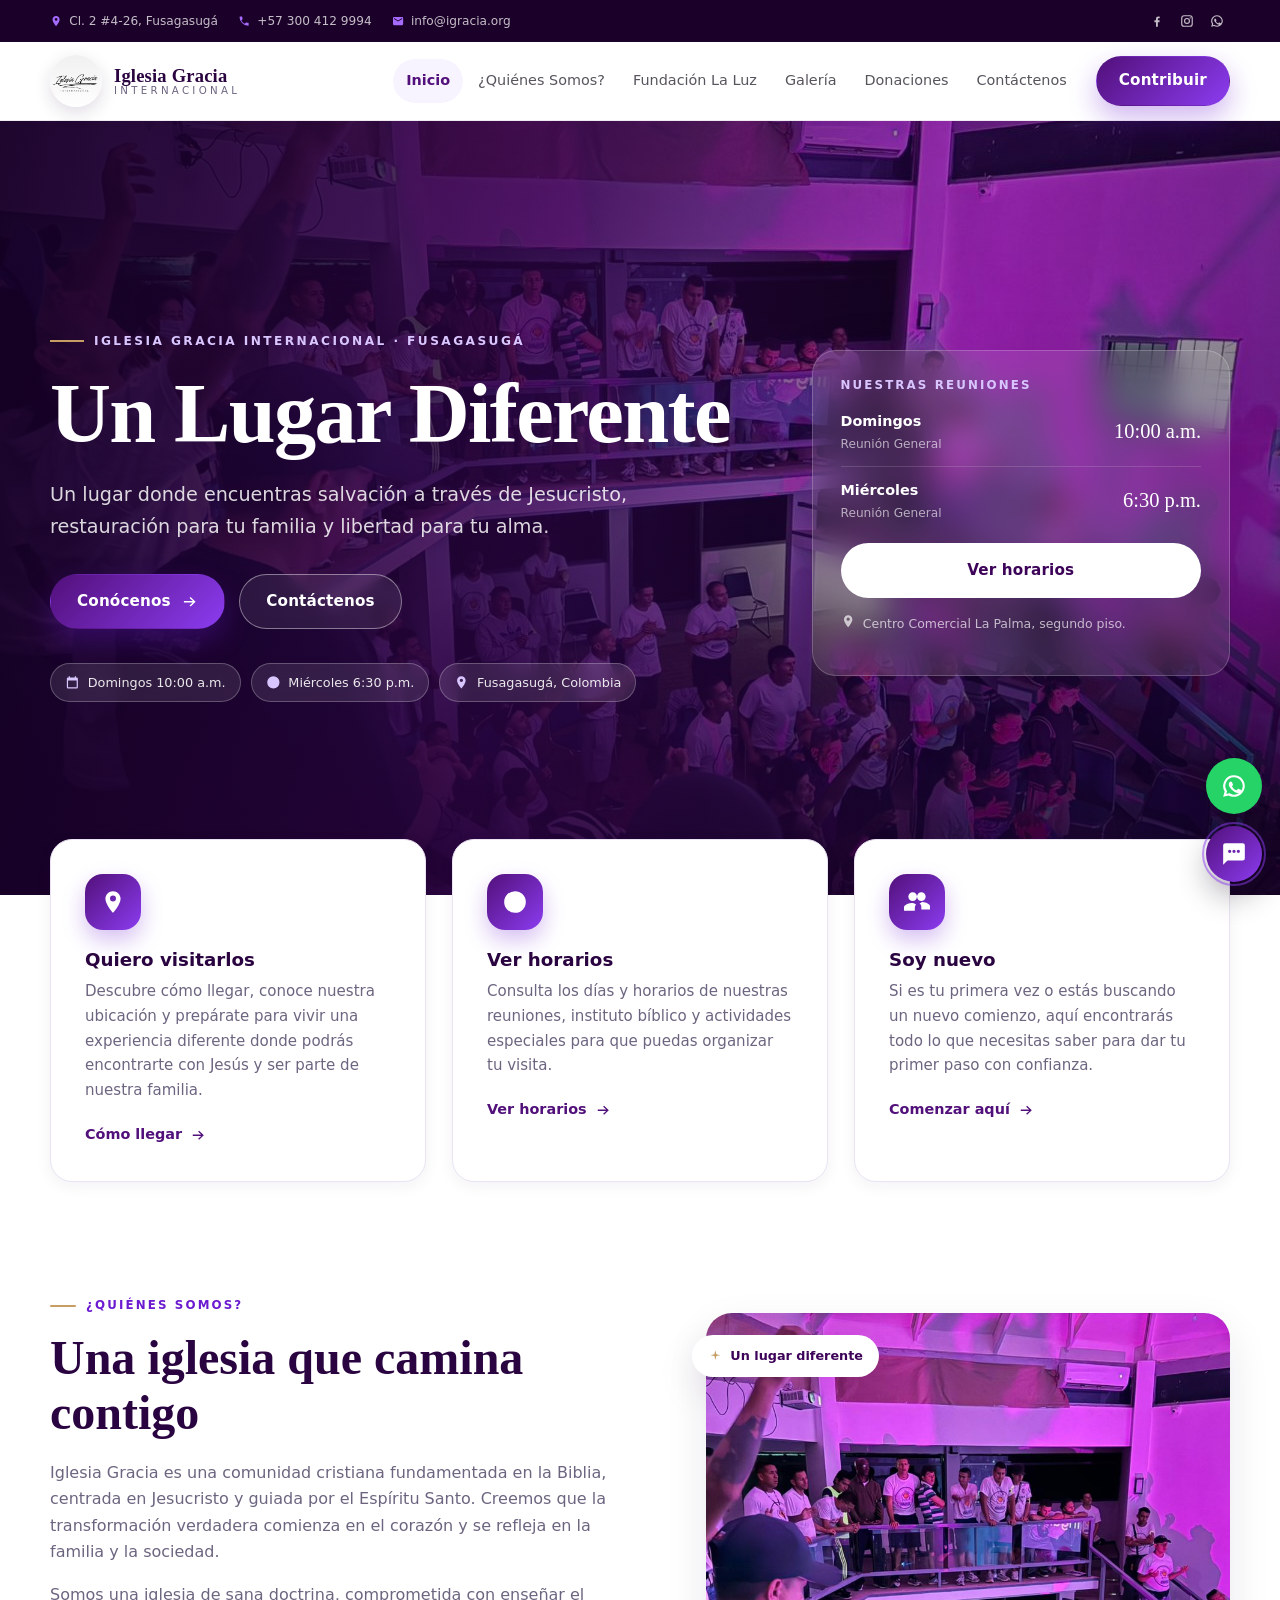
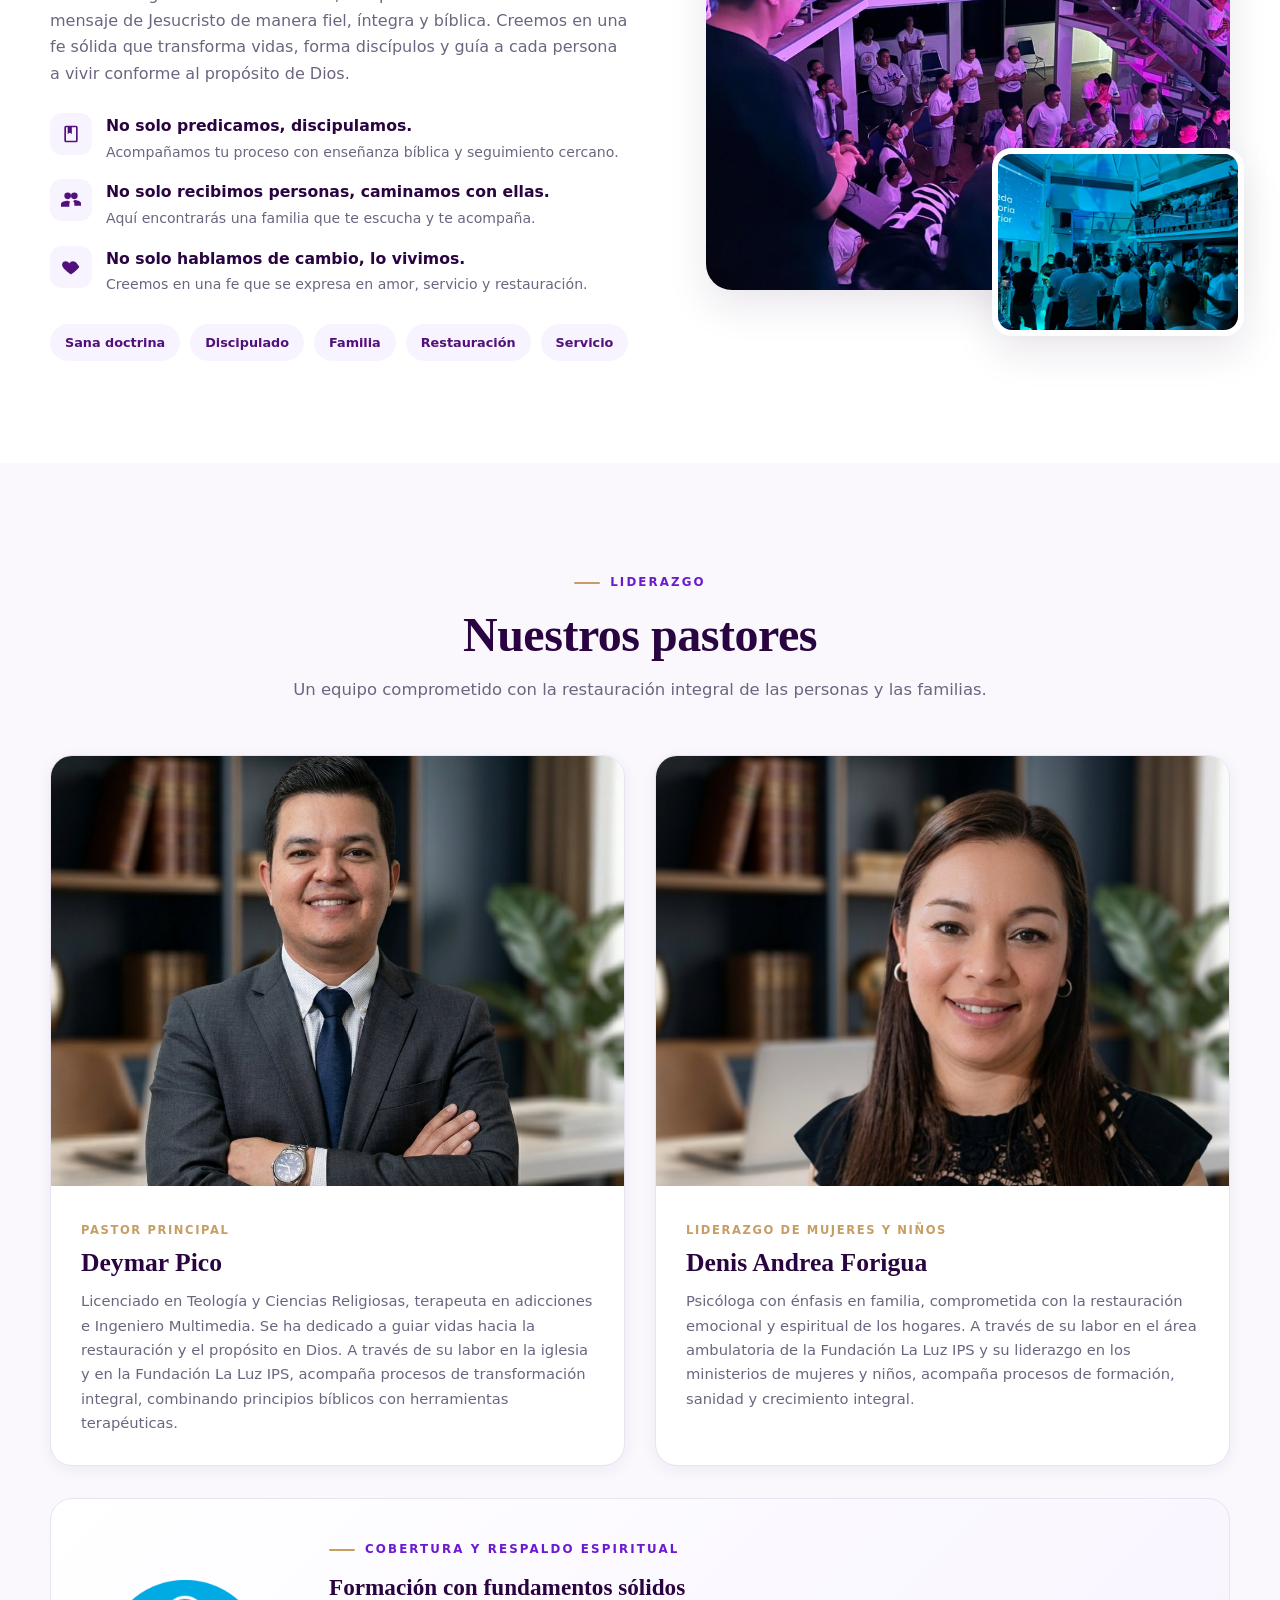
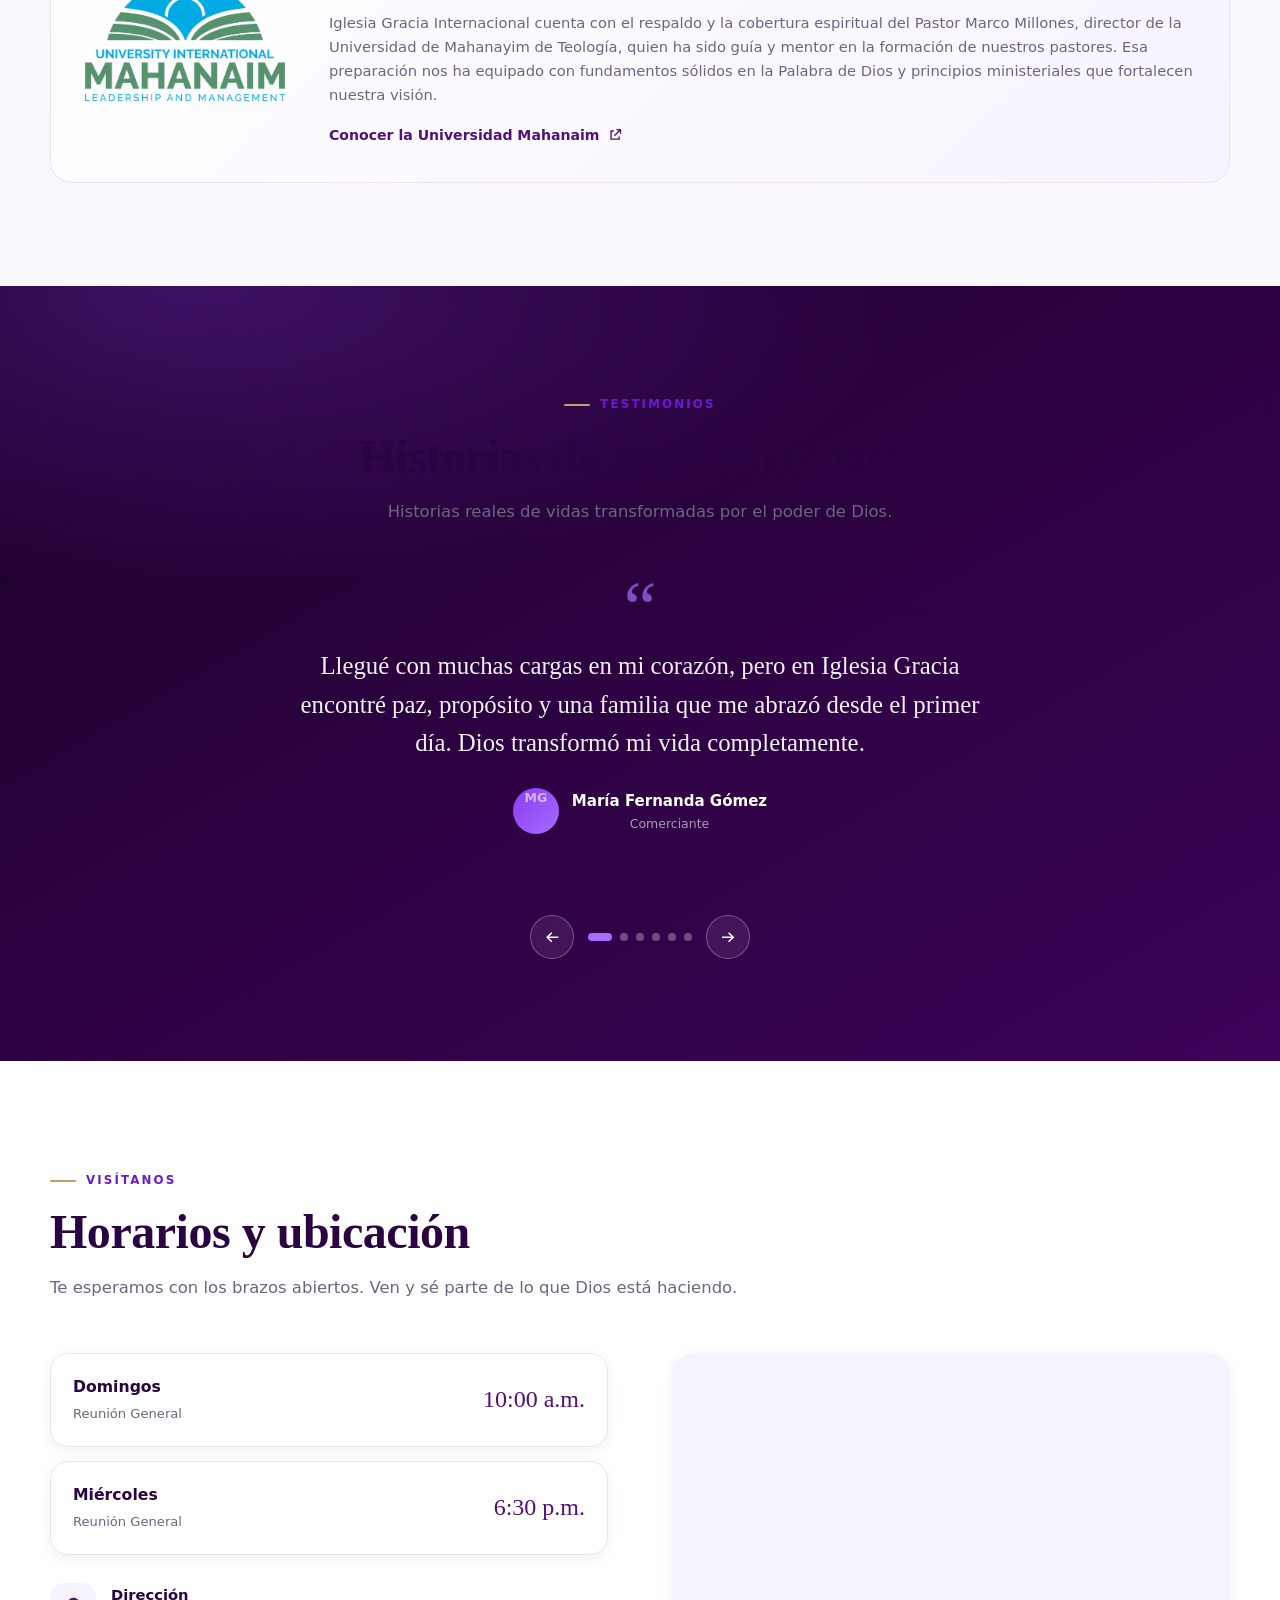
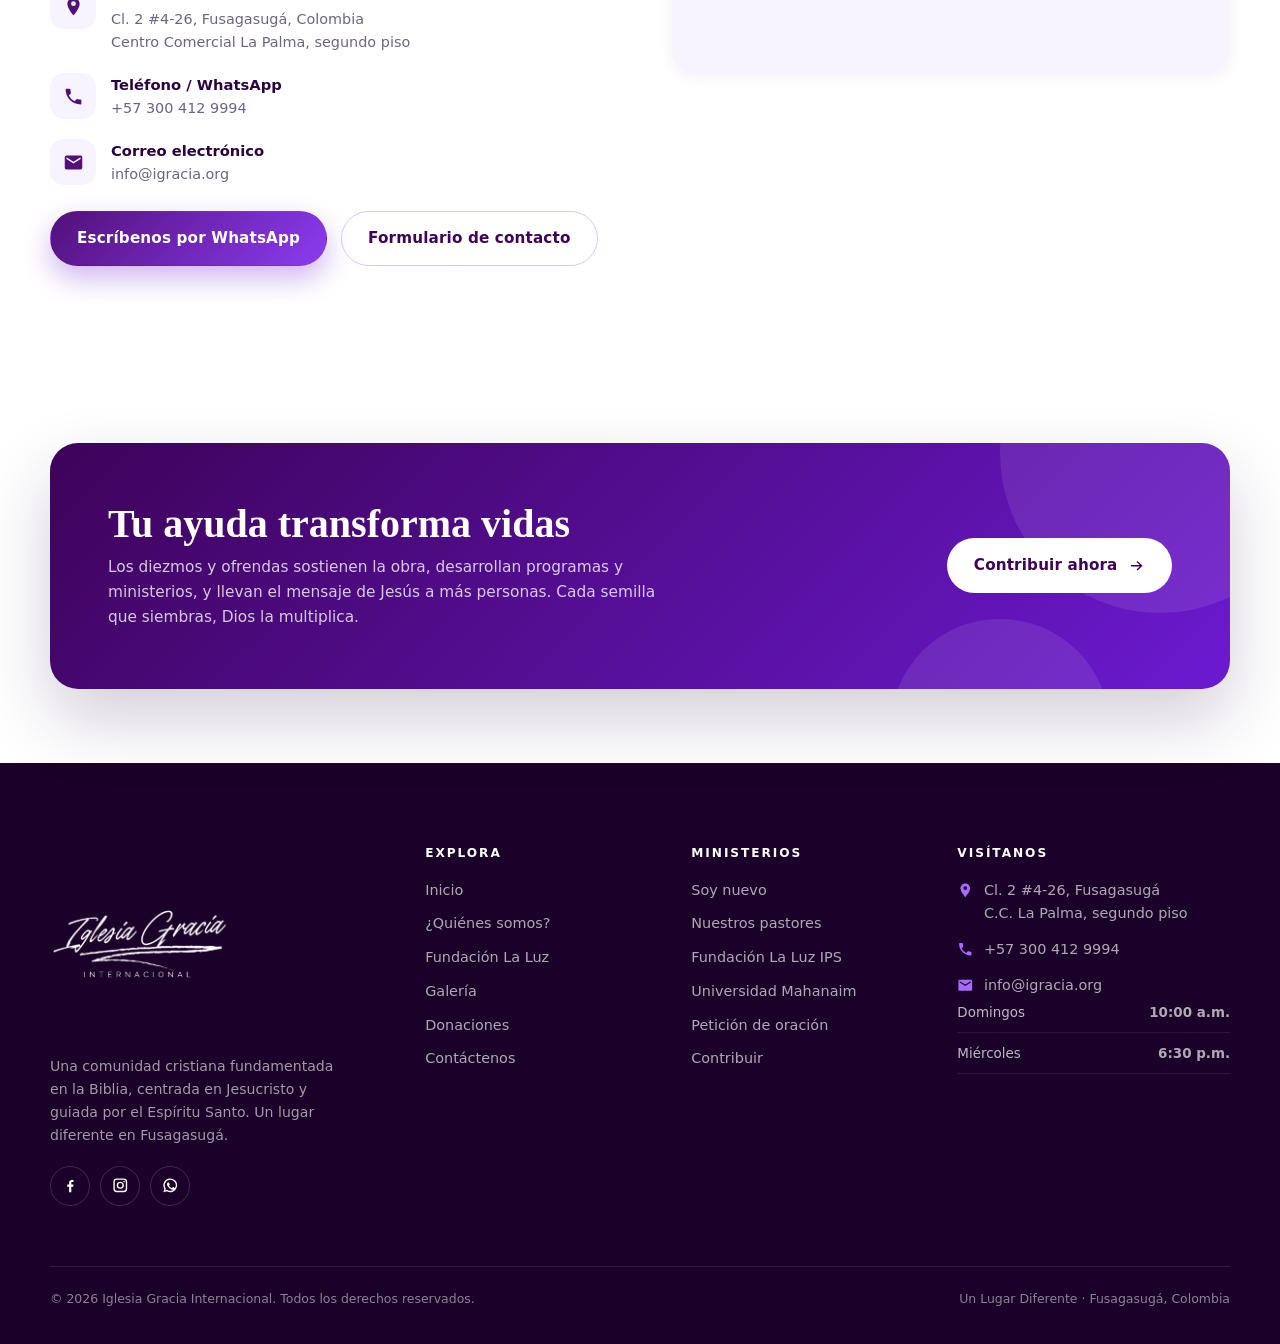
==== index.html @ 7392249e "Sitio web Iglesia Gracia Internacional (recreacion estatica HTML)" ====
﻿<!DOCTYPE html>
<html lang="es">
<head>
  <meta charset="UTF-8" />
  <meta name="viewport" content="width=device-width, initial-scale=1" />
  <title>Iglesia Gracia Internacional | Un Lugar Diferente en Fusagasugá</title>
  <meta name="description" content="Iglesia Gracia Internacional en Fusagasugá: una comunidad cristiana centrada en Jesús, con sana doctrina, discipulado y restauración para toda la familia. Conoce nuestros horarios y visítanos." />
  <meta name="theme-color" content="#2a0440" />
  <link rel="canonical" href="https://www.igracia.org/" />
  <link rel="icon" type="image/png" sizes="192x192" href="assets/img/icon-192.png" />
  <link rel="apple-touch-icon" href="assets/img/apple-touch-icon.png" />
  <link rel="manifest" href="manifest.webmanifest" />

  <meta property="og:type" content="website" />
  <meta property="og:site_name" content="Iglesia Gracia Internacional" />
  <meta property="og:title" content="Iglesia Gracia Internacional | Un Lugar Diferente" />
  <meta property="og:description" content="Salvación en Jesucristo, restauración para tu familia y libertad para tu alma. Visítanos en Fusagasugá." />
  <meta property="og:image" content="https://www.igracia.org/assets/img/comunidad-1.jpeg" />
  <meta property="og:locale" content="es_CO" />
  <meta name="twitter:card" content="summary_large_image" />

  <link rel="preload" href="assets/fonts/poppins-400.woff2" as="font" type="font/woff2" crossorigin />
  <link rel="preload" href="assets/fonts/playfair-display-600.woff2" as="font" type="font/woff2" crossorigin />
  <link rel="stylesheet" href="assets/css/fonts.css" />
  <link rel="stylesheet" href="assets/css/styles.css" />
  <noscript><style>.reveal{opacity:1!important;transform:none!important}</style></noscript>

  <script type="application/ld+json">
  {
    "@context": "https://schema.org",
    "@type": "Church",
    "name": "Iglesia Gracia Internacional",
    "alternateName": "Iglesia Cristiana en Fusagasugá",
    "url": "https://www.igracia.org/",
    "logo": "https://www.igracia.org/assets/img/logo-header.png",
    "image": "https://www.igracia.org/assets/img/comunidad-1.jpeg",
    "description": "Comunidad cristiana fundamentada en la Biblia, centrada en Jesucristo y guiada por el Espíritu Santo.",
    "telephone": "+57 300 412 9994",
    "email": "info@igracia.org",
    "address": {
      "@type": "PostalAddress",
      "streetAddress": "Cl. 2 #4-26, Centro Comercial La Palma, segundo piso",
      "addressLocality": "Fusagasugá",
      "addressRegion": "Cundinamarca",
      "addressCountry": "CO"
    },
    "sameAs": [
      "https://www.facebook.com/profile.php?id=100067776421680",
      "https://www.instagram.com/iglesiagraciainternacional/"
    ],
    "openingHoursSpecification": [
      { "@type": "OpeningHoursSpecification", "dayOfWeek": "Sunday", "opens": "10:00", "closes": "12:00" },
      { "@type": "OpeningHoursSpecification", "dayOfWeek": "Wednesday", "opens": "18:30", "closes": "20:30" }
    ]
  }
  </script>
</head>

<body data-page="home">
  <a class="skip-link" href="#contenido">Saltar al contenido</a>

  <!-- Sprite de iconos -->
  <svg xmlns="http://www.w3.org/2000/svg" style="display:none" aria-hidden="true" focusable="false">
    <symbol id="i-pin" viewBox="0 0 24 24"><path d="M12 2C8.13 2 5 5.13 5 9c0 5.25 7 13 7 13s7-7.75 7-13c0-3.87-3.13-7-7-7zm0 9.5A2.5 2.5 0 1 1 12 6a2.5 2.5 0 0 1 0 5.5z"/></symbol>
    <symbol id="i-phone" viewBox="0 0 24 24"><path d="M6.62 10.79a15.05 15.05 0 0 0 6.59 6.59l2.2-2.2a1 1 0 0 1 1.02-.24 11.36 11.36 0 0 0 3.57.57 1 1 0 0 1 1 1V20a1 1 0 0 1-1 1A17 17 0 0 1 3 4a1 1 0 0 1 1-1h3.5a1 1 0 0 1 1 1 11.36 11.36 0 0 0 .57 3.57 1 1 0 0 1-.25 1.02l-2.2 2.2z"/></symbol>
    <symbol id="i-mail" viewBox="0 0 24 24"><path d="M20 4H4a2 2 0 0 0-2 2v12a2 2 0 0 0 2 2h16a2 2 0 0 0 2-2V6a2 2 0 0 0-2-2zm0 4-8 5-8-5V6l8 5 8-5v2z"/></symbol>
    <symbol id="i-clock" viewBox="0 0 24 24"><path d="M12 2a10 10 0 1 0 0 20 10 10 0 0 0 0-20zm1 10.59V6h-2v7l5.25 3.15 1-1.64L13 12.59z"/></symbol>
    <symbol id="i-facebook" viewBox="0 0 24 24"><path d="M13.5 22v-8h2.7l.4-3.1h-3.1V8.9c0-.9.25-1.5 1.55-1.5h1.65V4.6c-.29-.04-1.27-.1-2.4-.1-2.4 0-4 1.45-4 4.12v2.28H7.6V14h2.7v8h3.2z"/></symbol>
    <symbol id="i-instagram" viewBox="0 0 24 24"><path d="M7 2h10a5 5 0 0 1 5 5v10a5 5 0 0 1-5 5H7a5 5 0 0 1-5-5V7a5 5 0 0 1 5-5zm0 2a3 3 0 0 0-3 3v10a3 3 0 0 0 3 3h10a3 3 0 0 0 3-3V7a3 3 0 0 0-3-3H7zm5 2.8a5.2 5.2 0 1 1 0 10.4 5.2 5.2 0 0 1 0-10.4zm0 2a3.2 3.2 0 1 0 0 6.4 3.2 3.2 0 0 0 0-6.4zM17.5 5.6a1.1 1.1 0 1 1 0 2.2 1.1 1.1 0 0 1 0-2.2z"/></symbol>
    <symbol id="i-whatsapp" viewBox="0 0 24 24"><path d="M12 2a10 10 0 0 0-8.6 15.1L2 22l5-1.3A10 10 0 1 0 12 2zm0 2a8 8 0 1 1-4.2 14.8l-.3-.18-2.6.68.7-2.5-.2-.3A8 8 0 0 1 12 4zm-3.1 3.9c-.2 0-.5.07-.75.35-.25.28-.98.96-.98 2.34 0 1.38 1 2.72 1.14 2.9.14.2 1.98 3.02 4.8 4.24.67.29 1.2.46 1.6.6.68.21 1.3.18 1.78.11.54-.08 1.65-.67 1.88-1.32.23-.65.23-1.2.16-1.32-.07-.12-.26-.2-.54-.33-.28-.14-1.65-.81-1.9-.9-.26-.1-.44-.14-.62.14-.18.28-.7.9-.86 1.08-.16.18-.32.2-.6.07-.28-.14-1.18-.44-2.25-1.4-.83-.74-1.38-1.65-1.54-1.93-.16-.28-.02-.43.12-.57.13-.13.28-.33.42-.5.14-.16.19-.28.28-.46.1-.18.05-.34-.02-.48-.07-.14-.62-1.5-.85-2.05-.22-.54-.45-.47-.62-.48h-.53z"/></symbol>
    <symbol id="i-arrow" viewBox="0 0 24 24"><path d="M13.2 5.4 20 12l-6.8 6.6-1.4-1.4 4.4-4.2H4v-2h12.2l-4.4-4.2z"/></symbol>
    <symbol id="i-menu" viewBox="0 0 24 24"><path d="M3 6h18v2H3V6zm0 5h18v2H3v-2zm0 5h18v2H3v-2z"/></symbol>
    <symbol id="i-close" viewBox="0 0 24 24"><path d="M18.3 5.7 12 12l6.3 6.3-1.4 1.4L10.6 13.4 4.3 19.7 2.9 18.3 9.2 12 2.9 5.7l1.4-1.4 6.3 6.3 6.3-6.3z"/></symbol>
    <symbol id="i-chat" viewBox="0 0 24 24"><path d="M20 2H4a2 2 0 0 0-2 2v18l4-4h14a2 2 0 0 0 2-2V4a2 2 0 0 0-2-2zM8 11a1.5 1.5 0 1 1 0-3 1.5 1.5 0 0 1 0 3zm4 0a1.5 1.5 0 1 1 0-3 1.5 1.5 0 0 1 0 3zm4 0a1.5 1.5 0 1 1 0-3 1.5 1.5 0 0 1 0 3z"/></symbol>
    <symbol id="i-send" viewBox="0 0 24 24"><path d="M2 21 23 12 2 3l.01 7L17 12 2.01 14z"/></symbol>
    <symbol id="i-check" viewBox="0 0 24 24"><path d="M9.5 17.5 4 12l1.4-1.4 4.1 4.1L18.6 5.6 20 7z"/></symbol>
    <symbol id="i-users" viewBox="0 0 24 24"><path d="M16 11a4 4 0 1 0-4-4 4 4 0 0 0 4 4zm-8 0a4 4 0 1 0-4-4 4 4 0 0 0 4 4zm0 2c-2.7 0-8 1.3-8 4v3h10v-3c0-1 .4-2 1.1-2.8A13 13 0 0 0 8 13zm8 0c-.5 0-1 0-1.6.1A5 5 0 0 1 16 16v3h8v-3c0-2.7-5.3-4-8-4z"/></symbol>
    <symbol id="i-book" viewBox="0 0 24 24"><path d="M18 2H6a2 2 0 0 0-2 2v16a2 2 0 0 0 2 2h12a2 2 0 0 0 2-2V4a2 2 0 0 0-2-2zm0 18H6V4h2v8l2.5-1.5L13 12V4h5v16z"/></symbol>
    <symbol id="i-heart" viewBox="0 0 24 24"><path d="M12 21s-7.5-4.6-10-9.2C.4 8.4 2 5 5.5 5c2 0 3.4 1.1 4.5 2.6C11.1 6.1 12.5 5 14.5 5 18 5 19.6 8.4 22 11.8 19.5 16.4 12 21 12 21z"/></symbol>
    <symbol id="i-calendar" viewBox="0 0 24 24"><path d="M19 4h-1V2h-2v2H8V2H6v2H5a2 2 0 0 0-2 2v14a2 2 0 0 0 2 2h14a2 2 0 0 0 2-2V6a2 2 0 0 0-2-2zm0 16H5V9h14v11z"/></symbol>
    <symbol id="i-external" viewBox="0 0 24 24"><path d="M14 3h7v7h-2V6.4l-7.3 7.3-1.4-1.4L17.6 5H14V3zM5 5h5v2H7v10h10v-3h2v5H5V5z"/></symbol>
    <symbol id="i-sparkle" viewBox="0 0 24 24"><path d="M12 2l1.6 6.4L20 10l-6.4 1.6L12 18l-1.6-6.4L4 10l6.4-1.6z"/></symbol>
    <symbol id="i-quote" viewBox="0 0 24 24"><path d="M7 6h4v5H8v2h3v5H6V8a2 2 0 0 1 1-2zm10 0h4v5h-3v2h3v5h-5V8a2 2 0 0 1 1-2z"/></symbol>
  </svg>

  <header class="site-header" id="siteHeader">
    <div class="topbar">
      <div class="container topbar__inner">
        <div class="topbar__group">
          <span class="topbar__item topbar__item--address">
            <svg class="icon" aria-hidden="true"><use href="#i-pin"></use></svg>
            Cl. 2 #4-26, Fusagasugá
          </span>
          <a class="topbar__item" href="tel:+573004129994">
            <svg class="icon" aria-hidden="true"><use href="#i-phone"></use></svg>
            +57 300 412 9994
          </a>
          <a class="topbar__item" href="mailto:info@igracia.org">
            <svg class="icon" aria-hidden="true"><use href="#i-mail"></use></svg>
            info@igracia.org
          </a>
        </div>
        <div class="topbar__social">
          <a href="https://www.facebook.com/profile.php?id=100067776421680" target="_blank" rel="noopener" aria-label="Facebook">
            <svg class="icon" aria-hidden="true"><use href="#i-facebook"></use></svg>
          </a>
          <a href="https://www.instagram.com/iglesiagraciainternacional/" target="_blank" rel="noopener" aria-label="Instagram">
            <svg class="icon" aria-hidden="true"><use href="#i-instagram"></use></svg>
          </a>
          <a href="https://wa.link/y4h3b3" target="_blank" rel="noopener" aria-label="WhatsApp">
            <svg class="icon" aria-hidden="true"><use href="#i-whatsapp"></use></svg>
          </a>
        </div>
      </div>
    </div>

    <div class="navbar">
      <div class="container navbar__inner">
        <a class="brand" href="index.html" aria-label="Iglesia Gracia Internacional - Inicio">
          <img class="brand__logo" src="assets/img/logo-header.png" alt="Logo Iglesia Gracia Internacional" width="52" height="52" />
          <span class="brand__text">
            <strong>Iglesia Gracia</strong>
            <small>Internacional</small>
          </span>
        </a>

        <nav class="nav" id="primaryNav" aria-label="Navegación principal">
          <ul class="nav__list">
            <li><a class="nav__link" data-nav="home" href="index.html">Inicio</a></li>
            <li><a class="nav__link" href="index.html#nosotros">¿Quiénes Somos?</a></li>
            <li><a class="nav__link" data-nav="comunidad" href="comunidad.html">Fundación La Luz</a></li>
            <li><a class="nav__link" data-nav="galeria" href="galeria.html">Galería</a></li>
            <li><a class="nav__link" data-nav="donaciones" href="donaciones.html">Donaciones</a></li>
            <li><a class="nav__link" data-nav="contacto" href="contacto.html">Contáctenos</a></li>
          </ul>
          <a class="btn btn--primary nav__cta" href="donaciones.html">Contribuir</a>
        </nav>

        <button class="nav-toggle" id="navToggle" type="button" aria-expanded="false" aria-controls="primaryNav" aria-label="Abrir menú">
          <svg class="icon nav-toggle__open" aria-hidden="true"><use href="#i-menu"></use></svg>
          <svg class="icon nav-toggle__close" aria-hidden="true"><use href="#i-close"></use></svg>
        </button>
      </div>
    </div>
  </header>

  <main id="contenido">
    <!-- HERO -->
    <section class="hero" aria-label="Bienvenida">
      <div class="hero__media" id="heroMedia" data-slides='["assets/img/comunidad-1.jpeg","assets/img/gallery-16.jpg","assets/img/gallery-22.jpg"]'></div>
      <div class="container hero__inner">
        <div class="hero__content reveal">
          <span class="hero__eyebrow">Iglesia Gracia Internacional · Fusagasugá</span>
          <h1>Un Lugar Diferente</h1>
          <p class="hero__subtitle">
            Un lugar donde encuentras salvación a través de Jesucristo, restauración
            para tu familia y libertad para tu alma.
          </p>
          <div class="hero__actions">
            <a class="btn btn--primary" href="#nosotros">
              Conócenos
              <svg class="icon btn__icon" aria-hidden="true"><use href="#i-arrow"></use></svg>
            </a>
            <a class="btn btn--ghost" href="contacto.html">Contáctenos</a>
          </div>
          <div class="hero__chips">
            <span class="chip"><svg class="icon" aria-hidden="true"><use href="#i-calendar"></use></svg> Domingos 10:00 a.m.</span>
            <span class="chip"><svg class="icon" aria-hidden="true"><use href="#i-clock"></use></svg> Miércoles 6:30 p.m.</span>
            <span class="chip"><svg class="icon" aria-hidden="true"><use href="#i-pin"></use></svg> Fusagasugá, Colombia</span>
          </div>
        </div>

        <aside class="hero__aside reveal" data-delay="2" aria-label="Horarios de reuniones">
          <h2>Nuestras reuniones</h2>
          <div class="hero__schedule">
            <div class="hero__schedule-row">
              <div><strong>Domingos</strong><span>Reunión General</span></div>
              <time datetime="10:00">10:00 a.m.</time>
            </div>
            <div class="hero__schedule-row">
              <div><strong>Miércoles</strong><span>Reunión General</span></div>
              <time datetime="18:30">6:30 p.m.</time>
            </div>
          </div>
          <a class="btn btn--light" href="#horarios">Ver horarios</a>
          <p class="hero__aside-note">
            <svg class="icon" aria-hidden="true"><use href="#i-pin"></use></svg>
            Centro Comercial La Palma, segundo piso.
          </p>
        </aside>
      </div>
    </section>

    <!-- TARJETAS DE BIENVENIDA -->
    <div class="quick-wrap">
      <div class="container">
        <div class="quick-grid">
          <article class="card reveal">
            <div class="card__icon"><svg class="icon" aria-hidden="true"><use href="#i-pin"></use></svg></div>
            <h3>Quiero visitarlos</h3>
            <p>Descubre cómo llegar, conoce nuestra ubicación y prepárate para vivir una experiencia diferente donde podrás encontrarte con Jesús y ser parte de nuestra familia.</p>
            <a class="card__link" href="contacto.html">Cómo llegar <svg class="icon" aria-hidden="true"><use href="#i-arrow"></use></svg></a>
          </article>
          <article class="card reveal" data-delay="1">
            <div class="card__icon"><svg class="icon" aria-hidden="true"><use href="#i-clock"></use></svg></div>
            <h3>Ver horarios</h3>
            <p>Consulta los días y horarios de nuestras reuniones, instituto bíblico y actividades especiales para que puedas organizar tu visita.</p>
            <a class="card__link" href="#horarios">Ver horarios <svg class="icon" aria-hidden="true"><use href="#i-arrow"></use></svg></a>
          </article>
          <article class="card reveal" data-delay="2">
            <div class="card__icon"><svg class="icon" aria-hidden="true"><use href="#i-users"></use></svg></div>
            <h3>Soy nuevo</h3>
            <p>Si es tu primera vez o estás buscando un nuevo comienzo, aquí encontrarás todo lo que necesitas saber para dar tu primer paso con confianza.</p>
            <a class="card__link" href="soy-nuevo.html">Comenzar aquí <svg class="icon" aria-hidden="true"><use href="#i-arrow"></use></svg></a>
          </article>
        </div>
      </div>
    </div>

    <!-- NOSOTROS -->
    <section class="section" id="nosotros">
      <div class="container">
        <div class="about-grid">
          <div class="about-copy reveal">
            <span class="eyebrow">¿Quiénes somos?</span>
            <h2>Una iglesia que camina contigo</h2>
            <p>
              Iglesia Gracia es una comunidad cristiana fundamentada en la Biblia,
              centrada en Jesucristo y guiada por el Espíritu Santo. Creemos que la
              transformación verdadera comienza en el corazón y se refleja en la
              familia y la sociedad.
            </p>
            <p>
              Somos una iglesia de sana doctrina, comprometida con enseñar el mensaje
              de Jesucristo de manera fiel, íntegra y bíblica. Creemos en una fe sólida
              que transforma vidas, forma discípulos y guía a cada persona a vivir
              conforme al propósito de Dios.
            </p>

            <div class="feature-list">
              <div class="feature">
                <div class="feature__icon"><svg class="icon" aria-hidden="true"><use href="#i-book"></use></svg></div>
                <div>
                  <strong>No solo predicamos, discipulamos.</strong>
                  <span>Acompañamos tu proceso con enseñanza bíblica y seguimiento cercano.</span>
                </div>
              </div>
              <div class="feature">
                <div class="feature__icon"><svg class="icon" aria-hidden="true"><use href="#i-users"></use></svg></div>
                <div>
                  <strong>No solo recibimos personas, caminamos con ellas.</strong>
                  <span>Aquí encontrarás una familia que te escucha y te acompaña.</span>
                </div>
              </div>
              <div class="feature">
                <div class="feature__icon"><svg class="icon" aria-hidden="true"><use href="#i-heart"></use></svg></div>
                <div>
                  <strong>No solo hablamos de cambio, lo vivimos.</strong>
                  <span>Creemos en una fe que se expresa en amor, servicio y restauración.</span>
                </div>
              </div>
            </div>

            <div class="tag-list">
              <span class="tag">Sana doctrina</span>
              <span class="tag">Discipulado</span>
              <span class="tag">Familia</span>
              <span class="tag">Restauración</span>
              <span class="tag">Servicio</span>
            </div>
          </div>

          <div class="about-media reveal" data-delay="1">
            <img class="about-media__main" src="assets/img/comunidad-1.jpeg" alt="Comunidad de Iglesia Gracia Internacional adorando juntos" loading="lazy" width="1280" height="960" />
            <img class="about-media__small" src="assets/img/comunidad-2.jpeg" alt="Reunión de la comunidad de Iglesia Gracia" loading="lazy" width="1280" height="960" />
            <span class="about-media__badge">
              <svg class="icon" aria-hidden="true"><use href="#i-sparkle"></use></svg>
              Un lugar diferente
            </span>
          </div>
        </div>
      </div>
    </section>

    <!-- PASTORES -->
    <section class="section section--soft" id="pastores">
      <div class="container">
        <div class="section-head section-head--center reveal">
          <span class="eyebrow">Liderazgo</span>
          <h2>Nuestros pastores</h2>
          <p>Un equipo comprometido con la restauración integral de las personas y las familias.</p>
        </div>

        <div class="pastors-grid">
          <article class="pastor reveal">
            <img class="pastor__photo" src="assets/img/pastor-deymar.jpg" alt="Pastor Deymar Pico, Pastor Principal de Iglesia Gracia Internacional" loading="lazy" width="1024" height="1024" />
            <div class="pastor__body">
              <span class="pastor__role">Pastor Principal</span>
              <h3>Deymar Pico</h3>
              <p>
                Licenciado en Teología y Ciencias Religiosas, terapeuta en adicciones
                e Ingeniero Multimedia. Se ha dedicado a guiar vidas hacia la
                restauración y el propósito en Dios. A través de su labor en la iglesia
                y en la Fundación La Luz IPS, acompaña procesos de transformación
                integral, combinando principios bíblicos con herramientas terapéuticas.
              </p>
            </div>
          </article>

          <article class="pastor reveal" data-delay="1">
            <img class="pastor__photo" src="assets/img/pastora-denis.jpg" alt="Pastora Denis Andrea Forigua, liderazgo de mujeres y niños" loading="lazy" width="768" height="768" />
            <div class="pastor__body">
              <span class="pastor__role">Liderazgo de Mujeres y Niños</span>
              <h3>Denis Andrea Forigua</h3>
              <p>
                Psicóloga con énfasis en familia, comprometida con la restauración
                emocional y espiritual de los hogares. A través de su labor en el área
                ambulatoria de la Fundación La Luz IPS y su liderazgo en los ministerios
                de mujeres y niños, acompaña procesos de formación, sanidad y
                crecimiento integral.
              </p>
            </div>
          </article>
        </div>

        <div class="cobertura reveal">
          <img class="cobertura__logo" src="assets/img/logo-wordmark.png" alt="Universidad Internacional Mahanaim" loading="lazy" width="1024" height="619" />
          <div>
            <span class="eyebrow">Cobertura y respaldo espiritual</span>
            <h3>Formación con fundamentos sólidos</h3>
            <p>
              Iglesia Gracia Internacional cuenta con el respaldo y la cobertura
              espiritual del Pastor Marco Millones, director de la Universidad de
              Mahanayim de Teología, quien ha sido guía y mentor en la formación de
              nuestros pastores. Esa preparación nos ha equipado con fundamentos
              sólidos en la Palabra de Dios y principios ministeriales que fortalecen
              nuestra visión.
            </p>
            <a class="cobertura__link" href="https://unimahanaim.org/" target="_blank" rel="noopener">
              Conocer la Universidad Mahanaim
              <svg class="icon" aria-hidden="true"><use href="#i-external"></use></svg>
            </a>
          </div>
        </div>
      </div>
    </section>

    <!-- TESTIMONIOS -->
    <section class="section testimonials" aria-label="Testimonios">
      <div class="container">
        <div class="section-head section-head--center reveal">
          <span class="eyebrow">Testimonios</span>
          <h2>Historias de transformación</h2>
          <p>Historias reales de vidas transformadas por el poder de Dios.</p>
        </div>

        <div class="slider reveal" data-slider aria-roledescription="carrusel" aria-label="Testimonios de la comunidad">
          <div class="slider__viewport">
            <div class="slider__track" data-slider-track>
              <div class="testimonial" role="group" aria-label="Testimonio 1 de 6">
                <div class="testimonial__mark">“</div>
                <p class="testimonial__quote">Llegué con muchas cargas en mi corazón, pero en Iglesia Gracia encontré paz, propósito y una familia que me abrazó desde el primer día. Dios transformó mi vida completamente.</p>
                <div class="testimonial__author">
                  <span class="avatar" aria-hidden="true">MG</span>
                  <div><strong>María Fernanda Gómez</strong><span>Comerciante</span></div>
                </div>
              </div>
              <div class="testimonial" role="group" aria-label="Testimonio 2 de 6">
                <div class="testimonial__mark">“</div>
                <p class="testimonial__quote">Mi matrimonio estaba pasando por un momento difícil, pero a través de las enseñanzas y el acompañamiento en la iglesia, Dios restauró nuestro hogar. Hoy somos testimonio de su amor.</p>
                <div class="testimonial__author">
                  <span class="avatar" aria-hidden="true">JR</span>
                  <div><strong>Juan David Rodríguez</strong><span>Conductor de servicio público</span></div>
                </div>
              </div>
              <div class="testimonial" role="group" aria-label="Testimonio 3 de 6">
                <div class="testimonial__mark">“</div>
                <p class="testimonial__quote">Antes me sentía perdido y sin rumbo, pero desde que llegué a Iglesia Gracia entendí mi propósito en Dios. Ahora vivo con dirección y esperanza.</p>
                <div class="testimonial__author">
                  <span class="avatar" aria-hidden="true">AM</span>
                  <div><strong>Andrés Felipe Martínez</strong><span>Técnico en mantenimiento</span></div>
                </div>
              </div>
              <div class="testimonial" role="group" aria-label="Testimonio 4 de 6">
                <div class="testimonial__mark">“</div>
                <p class="testimonial__quote">Llegué por invitación de un amigo y nunca imaginé lo que Dios iba a hacer en mí. Sanó heridas que llevaba por años y me dio una nueva oportunidad.</p>
                <div class="testimonial__author">
                  <span class="avatar" aria-hidden="true">LS</span>
                  <div><strong>Laura Catalina Sánchez</strong><span>Estilista</span></div>
                </div>
              </div>
              <div class="testimonial" role="group" aria-label="Testimonio 5 de 6">
                <div class="testimonial__mark">“</div>
                <p class="testimonial__quote">En medio de mi proceso personal encontré en Iglesia Gracia un lugar donde pude crecer espiritualmente y fortalecer mi fe. Hoy sé que no estoy solo.</p>
                <div class="testimonial__author">
                  <span class="avatar" aria-hidden="true">SC</span>
                  <div><strong>Sebastián Castro</strong><span>Estudiante universitario</span></div>
                </div>
              </div>
              <div class="testimonial" role="group" aria-label="Testimonio 6 de 6">
                <div class="testimonial__mark">“</div>
                <p class="testimonial__quote">Estuve atrapado por años en el consumo de alcohol y otras adicciones. Un día llegué a Iglesia Gracia y conocí a Dios de verdad. Poco a poco Él fue restaurando mi vida, sanando mi corazón y dándome fuerzas para dejar todo atrás. Hoy soy libre y tengo propósito.</p>
                <div class="testimonial__author">
                  <span class="avatar" aria-hidden="true">CR</span>
                  <div><strong>Carlos Andrés Ramírez</strong><span>Obrero de construcción</span></div>
                </div>
              </div>
            </div>
          </div>

          <div class="slider__controls">
            <button class="slider__btn" type="button" data-slider-prev aria-label="Testimonio anterior">
              <svg class="icon" aria-hidden="true" style="transform:rotate(180deg)"><use href="#i-arrow"></use></svg>
            </button>
            <div class="slider__dots" data-slider-dots></div>
            <button class="slider__btn" type="button" data-slider-next aria-label="Testimonio siguiente">
              <svg class="icon" aria-hidden="true"><use href="#i-arrow"></use></svg>
            </button>
          </div>
        </div>
      </div>
    </section>

    <!-- HORARIOS Y CONTACTO -->
    <section class="section" id="horarios">
      <div class="container">
        <div class="section-head reveal">
          <span class="eyebrow">Visítanos</span>
          <h2>Horarios y ubicación</h2>
          <p>Te esperamos con los brazos abiertos. Ven y sé parte de lo que Dios está haciendo.</p>
        </div>

        <div class="two-col">
          <div class="reveal">
            <div class="schedule-list">
              <div class="schedule-item">
                <div><strong>Domingos</strong><span>Reunión General</span></div>
                <time datetime="10:00">10:00 a.m.</time>
              </div>
              <div class="schedule-item">
                <div><strong>Miércoles</strong><span>Reunión General</span></div>
                <time datetime="18:30">6:30 p.m.</time>
              </div>
            </div>

            <div class="info-list" style="margin-top:28px">
              <div class="info">
                <div class="info__icon"><svg class="icon" aria-hidden="true"><use href="#i-pin"></use></svg></div>
                <div>
                  <strong>Dirección</strong>
                  <span>Cl. 2 #4-26, Fusagasugá, Colombia</span>
                  <span>Centro Comercial La Palma, segundo piso</span>
                </div>
              </div>
              <div class="info">
                <div class="info__icon"><svg class="icon" aria-hidden="true"><use href="#i-phone"></use></svg></div>
                <div>
                  <strong>Teléfono / WhatsApp</strong>
                  <a href="tel:+573004129994">+57 300 412 9994</a>
                </div>
              </div>
              <div class="info">
                <div class="info__icon"><svg class="icon" aria-hidden="true"><use href="#i-mail"></use></svg></div>
                <div>
                  <strong>Correo electrónico</strong>
                  <a href="mailto:info@igracia.org">info@igracia.org</a>
                </div>
              </div>
            </div>

            <div class="hero__actions" style="margin-top:24px">
              <a class="btn btn--primary" href="https://wa.link/y4h3b3" target="_blank" rel="noopener">Escríbenos por WhatsApp</a>
              <a class="btn btn--outline" href="contacto.html">Formulario de contacto</a>
            </div>
          </div>

          <div class="reveal" data-delay="1">
            <iframe
              class="map-frame"
              src="https://www.google.com/maps?q=Cl.%202%20%234-26%2C%20Fusagasug%C3%A1%2C%20Colombia&output=embed"
              title="Mapa de ubicación de Iglesia Gracia Internacional"
              loading="lazy"
              referrerpolicy="no-referrer-when-downgrade"
              allowfullscreen></iframe>
          </div>
        </div>
      </div>
    </section>

    <!-- DONACIONES CTA -->
    <section class="section section--tight" id="donaciones">
      <div class="container">
        <div class="cta-band reveal">
          <div>
            <h2>Tu ayuda transforma vidas</h2>
            <p>Los diezmos y ofrendas sostienen la obra, desarrollan programas y ministerios, y llevan el mensaje de Jesús a más personas. Cada semilla que siembras, Dios la multiplica.</p>
          </div>
          <a class="btn btn--light" href="donaciones.html">
            Contribuir ahora
            <svg class="icon btn__icon" aria-hidden="true"><use href="#i-arrow"></use></svg>
          </a>
        </div>
      </div>
    </section>
  </main>

  <footer class="footer">
    <div class="container">
      <div class="footer__grid">
        <div class="footer__brand">
          <img src="assets/img/logo-footer.png" alt="Iglesia Gracia Internacional" width="190" height="190" loading="lazy" />
          <p>Una comunidad cristiana fundamentada en la Biblia, centrada en Jesucristo y guiada por el Espíritu Santo. Un lugar diferente en Fusagasugá.</p>
          <div class="footer__social">
            <a class="social-btn" href="https://www.facebook.com/profile.php?id=100067776421680" target="_blank" rel="noopener" aria-label="Facebook">
              <svg class="icon" aria-hidden="true"><use href="#i-facebook"></use></svg>
            </a>
            <a class="social-btn" href="https://www.instagram.com/iglesiagraciainternacional/" target="_blank" rel="noopener" aria-label="Instagram">
              <svg class="icon" aria-hidden="true"><use href="#i-instagram"></use></svg>
            </a>
            <a class="social-btn" href="https://wa.link/y4h3b3" target="_blank" rel="noopener" aria-label="WhatsApp">
              <svg class="icon" aria-hidden="true"><use href="#i-whatsapp"></use></svg>
            </a>
          </div>
        </div>

        <div>
          <h4>Explora</h4>
          <ul class="footer__list">
            <li><a href="index.html">Inicio</a></li>
            <li><a href="index.html#nosotros">¿Quiénes somos?</a></li>
            <li><a href="comunidad.html">Fundación La Luz</a></li>
            <li><a href="galeria.html">Galería</a></li>
            <li><a href="donaciones.html">Donaciones</a></li>
            <li><a href="contacto.html">Contáctenos</a></li>
          </ul>
        </div>

        <div>
          <h4>Ministerios</h4>
          <ul class="footer__list">
            <li><a href="soy-nuevo.html">Soy nuevo</a></li>
            <li><a href="index.html#pastores">Nuestros pastores</a></li>
            <li><a href="comunidad.html">Fundación La Luz IPS</a></li>
            <li><a href="https://unimahanaim.org/" target="_blank" rel="noopener">Universidad Mahanaim</a></li>
            <li><a href="contacto.html">Petición de oración</a></li>
            <li><a href="donaciones.html">Contribuir</a></li>
          </ul>
        </div>

        <div>
          <h4>Visítanos</h4>
          <ul class="footer__contact">
            <li>
              <svg class="icon" aria-hidden="true"><use href="#i-pin"></use></svg>
              <span>Cl. 2 #4-26, Fusagasugá<br />C.C. La Palma, segundo piso</span>
            </li>
            <li>
              <svg class="icon" aria-hidden="true"><use href="#i-phone"></use></svg>
              <a href="tel:+573004129994">+57 300 412 9994</a>
            </li>
            <li>
              <svg class="icon" aria-hidden="true"><use href="#i-mail"></use></svg>
              <a href="mailto:info@igracia.org">info@igracia.org</a>
            </li>
          </ul>
          <div class="footer__schedule">
            <div><span>Domingos</span><strong>10:00 a.m.</strong></div>
            <div><span>Miércoles</span><strong>6:30 p.m.</strong></div>
          </div>
        </div>
      </div>

      <div class="footer__bottom">
        <p>© <span data-year>2026</span> Iglesia Gracia Internacional. Todos los derechos reservados.</p>
        <p>Un Lugar Diferente · Fusagasugá, Colombia</p>
      </div>
    </div>
  </footer>

  <div class="floating-actions">
    <a class="fab fab--wa" href="https://wa.link/y4h3b3" target="_blank" rel="noopener" aria-label="Escríbenos por WhatsApp">
      <svg class="icon" aria-hidden="true"><use href="#i-whatsapp"></use></svg>
      <span class="fab__label">WhatsApp</span>
    </a>
    <button class="fab fab--chat" id="chatToggle" type="button" aria-label="Abrir asistente virtual" aria-expanded="false" aria-controls="chatWidget">
      <svg class="icon" aria-hidden="true"><use href="#i-chat"></use></svg>
      <span class="fab__label">Asistente virtual</span>
    </button>
  </div>

  <section class="chat-widget" id="chatWidget" aria-hidden="true" aria-label="Asistente virtual de Iglesia Gracia">
    <div class="chat__header">
      <span class="chat__avatar"><img src="assets/img/logo-header.png" alt="" width="40" height="40" /></span>
      <div class="chat__title">
        <strong>Asistente Gracia</strong>
        <span>En línea</span>
      </div>
      <button class="chat__close" id="chatClose" type="button" aria-label="Cerrar asistente">
        <svg class="icon" aria-hidden="true"><use href="#i-close"></use></svg>
      </button>
    </div>
    <div class="chat__body" id="chatBody" aria-live="polite"></div>
    <div class="chat__quick" id="chatQuick"></div>
    <form class="chat__form" id="chatForm">
      <label class="sr-only" for="chatInput">Escribe tu mensaje</label>
      <input id="chatInput" name="message" type="text" autocomplete="off" placeholder="Escribe tu mensaje…" />
      <button class="chat__send" type="submit" aria-label="Enviar mensaje">
        <svg class="icon" aria-hidden="true"><use href="#i-send"></use></svg>
      </button>
    </form>
  </section>

  <script src="assets/js/config.js"></script>
  <script src="assets/js/chatbot.js"></script>
  <script src="assets/js/main.js"></script>
</body>
</html>
---- assets/css/fonts.css ----
/* Fuentes autoalojadas (subset latin) */

@font-face {
  font-family: 'Playfair Display';
  font-style: normal;
  font-weight: 500;
  font-display: swap;
  src: url('assets/fonts/playfair-display-500.woff2') format('woff2');
  unicode-range: U+0000-00FF, U+0131, U+0152-0153, U+02BB-02BC, U+02C6, U+02DA, U+02DC, U+0304, U+0308, U+0329, U+2000-206F, U+20AC, U+2122, U+2191, U+2193, U+2212, U+2215, U+FEFF, U+FFFD;
}

@font-face {
  font-family: 'Playfair Display';
  font-style: normal;
  font-weight: 600;
  font-display: swap;
  src: url('assets/fonts/playfair-display-600.woff2') format('woff2');
  unicode-range: U+0000-00FF, U+0131, U+0152-0153, U+02BB-02BC, U+02C6, U+02DA, U+02DC, U+0304, U+0308, U+0329, U+2000-206F, U+20AC, U+2122, U+2191, U+2193, U+2212, U+2215, U+FEFF, U+FFFD;
}

@font-face {
  font-family: 'Playfair Display';
  font-style: normal;
  font-weight: 700;
  font-display: swap;
  src: url('assets/fonts/playfair-display-700.woff2') format('woff2');
  unicode-range: U+0000-00FF, U+0131, U+0152-0153, U+02BB-02BC, U+02C6, U+02DA, U+02DC, U+0304, U+0308, U+0329, U+2000-206F, U+20AC, U+2122, U+2191, U+2193, U+2212, U+2215, U+FEFF, U+FFFD;
}

@font-face {
  font-family: 'Poppins';
  font-style: normal;
  font-weight: 300;
  font-display: swap;
  src: url('assets/fonts/poppins-300.woff2') format('woff2');
  unicode-range: U+0000-00FF, U+0131, U+0152-0153, U+02BB-02BC, U+02C6, U+02DA, U+02DC, U+0304, U+0308, U+0329, U+2000-206F, U+20AC, U+2122, U+2191, U+2193, U+2212, U+2215, U+FEFF, U+FFFD;
}

@font-face {
  font-family: 'Poppins';
  font-style: normal;
  font-weight: 400;
  font-display: swap;
  src: url('assets/fonts/poppins-400.woff2') format('woff2');
  unicode-range: U+0000-00FF, U+0131, U+0152-0153, U+02BB-02BC, U+02C6, U+02DA, U+02DC, U+0304, U+0308, U+0329, U+2000-206F, U+20AC, U+2122, U+2191, U+2193, U+2212, U+2215, U+FEFF, U+FFFD;
}

@font-face {
  font-family: 'Poppins';
  font-style: normal;
  font-weight: 500;
  font-display: swap;
  src: url('assets/fonts/poppins-500.woff2') format('woff2');
  unicode-range: U+0000-00FF, U+0131, U+0152-0153, U+02BB-02BC, U+02C6, U+02DA, U+02DC, U+0304, U+0308, U+0329, U+2000-206F, U+20AC, U+2122, U+2191, U+2193, U+2212, U+2215, U+FEFF, U+FFFD;
}

@font-face {
  font-family: 'Poppins';
  font-style: normal;
  font-weight: 600;
  font-display: swap;
  src: url('assets/fonts/poppins-600.woff2') format('woff2');
  unicode-range: U+0000-00FF, U+0131, U+0152-0153, U+02BB-02BC, U+02C6, U+02DA, U+02DC, U+0304, U+0308, U+0329, U+2000-206F, U+20AC, U+2122, U+2191, U+2193, U+2212, U+2215, U+FEFF, U+FFFD;
}

@font-face {
  font-family: 'Poppins';
  font-style: normal;
  font-weight: 700;
  font-display: swap;
  src: url('assets/fonts/poppins-700.woff2') format('woff2');
  unicode-range: U+0000-00FF, U+0131, U+0152-0153, U+02BB-02BC, U+02C6, U+02DA, U+02DC, U+0304, U+0308, U+0329, U+2000-206F, U+20AC, U+2122, U+2191, U+2193, U+2212, U+2215, U+FEFF, U+FFFD;
}
---- assets/css/styles.css ----
/* =========================================================
   Iglesia Gracia Internacional — Hoja de estilos principal
   Recreación estática en HTML/CSS/JS
   ========================================================= */

/* ---------- 1. Tokens ---------- */
:root {
  --violet-950: #1b0029;
  --violet-900: #2a0440;
  --violet-800: #3d0359;
  --violet-700: #52107a;
  --violet-600: #6b1ad0;
  --violet-500: #8b3cf0;
  --violet-400: #a66bff;
  --violet-200: #d9c6ff;
  --violet-100: #efe6ff;
  --violet-50: #f8f4ff;
  --gold: #c69e63;
  --gold-soft: #f1e4ca;
  --ink: #17121f;
  --muted: #6d6580;
  --line: #e9e3f2;
  --white: #ffffff;
  --bg: #faf8fd;
  --surface: #ffffff;

  --shadow-sm: 0 4px 16px rgba(35, 10, 60, 0.06);
  --shadow-md: 0 16px 40px rgba(35, 10, 60, 0.1);
  --shadow-lg: 0 30px 70px rgba(35, 10, 60, 0.2);

  --radius: 22px;
  --radius-sm: 14px;
  --pill: 999px;
  --container: 1180px;
  --header-h: 78px;
  --ease: cubic-bezier(0.2, 0.7, 0.2, 1);
  --font-body: "Poppins", system-ui, -apple-system, "Segoe UI", sans-serif;
  --font-display: "Playfair Display", Georgia, "Times New Roman", serif;
}

/* ---------- 2. Reset / base ---------- */
*,
*::before,
*::after {
  box-sizing: border-box;
}

html {
  scroll-behavior: smooth;
  scroll-padding-top: calc(var(--header-h) + 24px);
  -webkit-text-size-adjust: 100%;
}

body {
  margin: 0;
  font-family: var(--font-body);
  font-size: 16px;
  line-height: 1.65;
  color: var(--ink);
  background: var(--white);
  -webkit-font-smoothing: antialiased;
  text-rendering: optimizeLegibility;
}

body.nav-open {
  overflow: hidden;
}

img,
svg,
video {
  max-width: 100%;
}

img {
  display: block;
  height: auto;
}

a {
  color: inherit;
  text-decoration: none;
}

p {
  margin: 0 0 1em;
}

ul,
ol {
  margin: 0;
  padding: 0;
  list-style: none;
}

button {
  font: inherit;
  color: inherit;
}

h1,
h2,
h3,
h4,
h5,
h6 {
  margin: 0;
  font-weight: 600;
  line-height: 1.15;
  color: var(--violet-900);
}

::selection {
  background: var(--violet-500);
  color: #fff;
}

:focus-visible {
  outline: 3px solid var(--violet-500);
  outline-offset: 3px;
}

.skip-link {
  position: fixed;
  top: 10px;
  left: 10px;
  z-index: 200;
  padding: 12px 18px;
  border-radius: 12px;
  background: var(--violet-800);
  color: #fff;
  font-weight: 600;
  transform: translateY(-150%);
  transition: transform 0.2s var(--ease);
}

.skip-link:focus {
  transform: translateY(0);
}

.sr-only {
  position: absolute;
  width: 1px;
  height: 1px;
  padding: 0;
  margin: -1px;
  overflow: hidden;
  clip: rect(0, 0, 0, 0);
  white-space: nowrap;
  border: 0;
}

.icon {
  width: 1.15em;
  height: 1.15em;
  fill: currentColor;
  flex: none;
  vertical-align: -0.15em;
}

/* ---------- 3. Layout ---------- */
.container {
  width: min(100% - 40px, var(--container));
  margin-inline: auto;
}

.section {
  padding: clamp(64px, 8vw, 108px) 0;
  position: relative;
}

.section--soft {
  background: var(--bg);
}

.section--tight {
  padding: clamp(46px, 6vw, 74px) 0;
}

.section--dark {
  background: linear-gradient(150deg, var(--violet-950), var(--violet-800));
  color: rgba(255, 255, 255, 0.78);
}

.section--dark h2,
.section--dark h3,
.section--dark h4 {
  color: #fff;
}

.grid {
  display: grid;
  gap: clamp(20px, 3vw, 30px);
}

.section-head {
  max-width: 700px;
  margin-bottom: clamp(32px, 5vw, 52px);
}

.section-head--center {
  margin-inline: auto;
  text-align: center;
}

.eyebrow {
  display: inline-flex;
  align-items: center;
  gap: 10px;
  margin-bottom: 14px;
  font-size: 0.74rem;
  font-weight: 600;
  letter-spacing: 0.18em;
  text-transform: uppercase;
  color: var(--violet-600);
}

.eyebrow::before {
  content: "";
  width: 26px;
  height: 2px;
  background: var(--gold);
  border-radius: 2px;
}

.section--dark .eyebrow {
  color: var(--violet-200);
}

.section-head h2 {
  font-family: var(--font-display);
  font-size: clamp(2rem, 4vw, 3rem);
  letter-spacing: -0.01em;
  color: var(--violet-900);
}

.section-head p {
  margin-top: 14px;
  font-size: 1.03rem;
  color: var(--muted);
}

.section--dark .section-head p {
  color: rgba(255, 255, 255, 0.72);
}

.lead {
  font-size: clamp(1.05rem, 1.5vw, 1.18rem);
  color: var(--muted);
}

/* ---------- 4. Buttons ---------- */
.btn {
  --btn-bg: var(--violet-700);
  --btn-fg: #fff;
  display: inline-flex;
  align-items: center;
  justify-content: center;
  gap: 10px;
  padding: 14px 26px;
  border: 1px solid transparent;
  border-radius: var(--pill);
  background: var(--btn-bg);
  color: var(--btn-fg);
  font-size: 0.95rem;
  font-weight: 600;
  letter-spacing: 0.01em;
  cursor: pointer;
  transition: transform 0.25s var(--ease), box-shadow 0.25s var(--ease),
    background-color 0.25s var(--ease), color 0.25s var(--ease);
  text-align: center;
}

.btn:hover {
  transform: translateY(-2px);
  box-shadow: var(--shadow-md);
}

.btn:active {
  transform: translateY(0);
}

.btn--primary {
  background: linear-gradient(135deg, var(--violet-700), var(--violet-500));
  box-shadow: 0 12px 28px rgba(107, 26, 208, 0.32);
}

.btn--outline {
  background: transparent;
  border-color: var(--violet-200);
  color: var(--violet-800);
}

.btn--outline:hover {
  border-color: var(--violet-500);
  background: var(--violet-50);
}

.btn--light {
  background: #fff;
  color: var(--violet-800);
}

.btn--light:hover {
  background: var(--violet-50);
}

.btn--ghost {
  background: rgba(255, 255, 255, 0.08);
  border-color: rgba(255, 255, 255, 0.42);
  color: #fff;
  backdrop-filter: blur(6px);
}

.btn--ghost:hover {
  background: rgba(255, 255, 255, 0.16);
}

.btn--sm {
  padding: 10px 18px;
  font-size: 0.86rem;
}

.btn--block {
  width: 100%;
}

.btn__icon {
  transition: transform 0.25s var(--ease);
}

.btn:hover .btn__icon {
  transform: translateX(3px);
}

/* ---------- 5. Header ---------- */
.site-header {
  position: sticky;
  top: 0;
  z-index: 60;
}

.topbar {
  background: var(--violet-950);
  color: rgba(255, 255, 255, 0.74);
  font-size: 0.76rem;
}

.topbar__inner {
  display: flex;
  align-items: center;
  justify-content: space-between;
  gap: 18px;
  padding: 8px 0;
}

.topbar__group {
  display: flex;
  align-items: center;
  gap: 20px;
  flex-wrap: wrap;
}

.topbar__item {
  display: inline-flex;
  align-items: center;
  gap: 7px;
}

.topbar__item .icon {
  color: var(--violet-400);
  width: 1em;
  height: 1em;
}

.topbar a:hover {
  color: #fff;
}

.topbar__social {
  display: flex;
  align-items: center;
  gap: 4px;
}

.topbar__social a {
  display: grid;
  place-items: center;
  width: 26px;
  height: 26px;
  border-radius: 50%;
  transition: background-color 0.2s var(--ease);
}

.topbar__social a:hover {
  background: rgba(255, 255, 255, 0.14);
}

.navbar {
  background: rgba(255, 255, 255, 0.94);
  backdrop-filter: blur(14px);
  border-bottom: 1px solid rgba(61, 3, 89, 0.08);
  transition: box-shadow 0.3s var(--ease), background-color 0.3s var(--ease);
}

.site-header.is-scrolled .navbar {
  box-shadow: 0 10px 30px rgba(35, 10, 60, 0.08);
}

.navbar__inner {
  display: flex;
  align-items: center;
  justify-content: space-between;
  gap: 20px;
  min-height: var(--header-h);
}

.brand {
  display: inline-flex;
  align-items: center;
  gap: 12px;
  flex: none;
}

.brand__logo {
  width: 52px;
  height: 52px;
  border-radius: 50%;
  box-shadow: 0 6px 18px rgba(35, 10, 60, 0.14);
}

.brand__text {
  display: flex;
  flex-direction: column;
  line-height: 1.05;
}

.brand__text strong {
  font-family: var(--font-display);
  font-size: 1.16rem;
  color: var(--violet-900);
  letter-spacing: 0.01em;
}

.brand__text small {
  font-size: 0.64rem;
  letter-spacing: 0.32em;
  text-transform: uppercase;
  color: var(--muted);
}

.nav {
  display: flex;
  align-items: center;
  gap: 8px;
}

.nav__list {
  display: flex;
  align-items: center;
  gap: 2px;
}

.nav__link {
  display: inline-block;
  padding: 10px 13px;
  border-radius: var(--pill);
  font-size: 0.9rem;
  font-weight: 500;
  color: rgba(23, 18, 31, 0.72);
  transition: color 0.2s var(--ease), background-color 0.2s var(--ease);
}

.nav__link:hover {
  color: var(--violet-700);
  background: var(--violet-50);
}

.nav__link.is-active {
  color: var(--violet-700);
  background: var(--violet-50);
  font-weight: 600;
}

.nav__cta {
  margin-left: 8px;
  padding: 11px 22px;
}

.nav-toggle {
  display: none;
  align-items: center;
  justify-content: center;
  width: 46px;
  height: 46px;
  border: 1px solid var(--line);
  border-radius: 14px;
  background: #fff;
  color: var(--violet-800);
  cursor: pointer;
}

.nav-toggle .icon {
  width: 22px;
  height: 22px;
}

.nav-toggle__close {
  display: none;
}

.nav-toggle.is-active .nav-toggle__open {
  display: none;
}

.nav-toggle.is-active .nav-toggle__close {
  display: block;
}

/* ---------- 6. Hero ---------- */
.hero {
  position: relative;
  isolation: isolate;
  display: grid;
  align-items: center;
  min-height: clamp(600px, 86vh, 820px);
  overflow: hidden;
  color: #fff;
  background: var(--violet-900);
}

.hero__media {
  position: absolute;
  inset: 0;
  z-index: -2;
  background: var(--violet-900) url("../img/comunidad-1.jpeg") center/cover no-repeat;
}

.hero__slide {
  position: absolute;
  inset: 0;
  background-size: cover;
  background-position: center;
  opacity: 0;
  transform: scale(1.06);
  transition: opacity 1.1s var(--ease), transform 7s linear;
}

.hero__slide.is-active {
  opacity: 1;
  transform: scale(1);
}

.hero::after {
  content: "";
  position: absolute;
  inset: 0;
  z-index: -1;
  background: linear-gradient(
      100deg,
      rgba(20, 0, 35, 0.94) 0%,
      rgba(42, 4, 64, 0.78) 42%,
      rgba(42, 4, 64, 0.35) 72%,
      rgba(20, 0, 35, 0.55) 100%
    ),
    linear-gradient(to top, rgba(15, 0, 26, 0.85), transparent 45%);
}

.hero__inner {
  display: grid;
  grid-template-columns: minmax(0, 1.25fr) minmax(280px, 0.75fr);
  align-items: center;
  gap: clamp(30px, 5vw, 70px);
  padding: clamp(70px, 10vw, 120px) 0 clamp(70px, 9vw, 110px);
}

.hero__eyebrow {
  display: inline-flex;
  align-items: center;
  gap: 10px;
  margin-bottom: 20px;
  font-size: 0.76rem;
  font-weight: 600;
  letter-spacing: 0.2em;
  text-transform: uppercase;
  color: var(--violet-200);
}

.hero__eyebrow::before {
  content: "";
  width: 34px;
  height: 2px;
  background: var(--gold);
}

.hero h1 {
  font-family: var(--font-display);
  font-size: clamp(2.9rem, 6.6vw, 5.4rem);
  font-weight: 600;
  line-height: 1.02;
  letter-spacing: -0.02em;
  color: #fff;
  text-wrap: balance;
}

.hero__subtitle {
  max-width: 620px;
  margin-top: 22px;
  font-size: clamp(1.02rem, 1.5vw, 1.2rem);
  color: rgba(255, 255, 255, 0.84);
}

.hero__actions {
  display: flex;
  flex-wrap: wrap;
  gap: 14px;
  margin-top: 32px;
}

.hero__chips {
  display: flex;
  flex-wrap: wrap;
  gap: 10px;
  margin-top: 34px;
}

.chip {
  display: inline-flex;
  align-items: center;
  gap: 8px;
  padding: 8px 14px;
  border: 1px solid rgba(255, 255, 255, 0.24);
  border-radius: var(--pill);
  background: rgba(255, 255, 255, 0.1);
  backdrop-filter: blur(8px);
  font-size: 0.8rem;
  color: rgba(255, 255, 255, 0.9);
}

.chip .icon {
  color: var(--violet-200);
}

.hero__aside {
  position: relative;
  padding: 28px;
  border: 1px solid rgba(255, 255, 255, 0.2);
  border-radius: 24px;
  background: rgba(255, 255, 255, 0.1);
  backdrop-filter: blur(16px);
  box-shadow: var(--shadow-lg);
}

.hero__aside h2 {
  font-family: var(--font-body);
  font-size: 0.74rem;
  font-weight: 600;
  letter-spacing: 0.18em;
  text-transform: uppercase;
  color: var(--violet-200);
  margin-bottom: 18px;
}

.hero__schedule {
  display: grid;
  gap: 12px;
  margin-bottom: 20px;
}

.hero__schedule-row {
  display: flex;
  align-items: center;
  justify-content: space-between;
  gap: 12px;
  padding-bottom: 12px;
  border-bottom: 1px solid rgba(255, 255, 255, 0.14);
}

.hero__schedule-row:last-child {
  border-bottom: 0;
  padding-bottom: 0;
}

.hero__schedule-row strong {
  display: block;
  font-size: 0.9rem;
  color: #fff;
}

.hero__schedule-row span {
  display: block;
  font-size: 0.76rem;
  color: rgba(255, 255, 255, 0.62);
}

.hero__schedule-row time {
  font-family: var(--font-display);
  font-size: 1.28rem;
  color: #fff;
  white-space: nowrap;
}

.hero__aside .btn {
  width: 100%;
}

.hero__aside-note {
  display: flex;
  gap: 8px;
  margin-top: 16px;
  font-size: 0.78rem;
  color: rgba(255, 255, 255, 0.68);
}

/* ---------- 7. Cards ---------- */
.quick-wrap {
  position: relative;
  z-index: 5;
  margin-top: -56px;
  padding-bottom: 4px;
}

.quick-grid {
  display: grid;
  grid-template-columns: repeat(3, minmax(0, 1fr));
  gap: clamp(18px, 2.5vw, 26px);
}

.card {
  position: relative;
  padding: clamp(24px, 3vw, 34px);
  border: 1px solid var(--line);
  border-radius: var(--radius);
  background: var(--surface);
  box-shadow: var(--shadow-sm);
  transition: transform 0.3s var(--ease), box-shadow 0.3s var(--ease),
    border-color 0.3s var(--ease);
}

.card:hover {
  transform: translateY(-6px);
  box-shadow: var(--shadow-md);
  border-color: var(--violet-200);
}

.card__icon {
  display: grid;
  place-items: center;
  width: 56px;
  height: 56px;
  margin-bottom: 20px;
  border-radius: 18px;
  background: linear-gradient(135deg, var(--violet-700), var(--violet-500));
  color: #fff;
  box-shadow: 0 10px 22px rgba(107, 26, 208, 0.28);
}

.card__icon .icon {
  width: 26px;
  height: 26px;
}

.card h3 {
  font-size: 1.14rem;
  margin-bottom: 8px;
}

.card p {
  font-size: 0.94rem;
  color: var(--muted);
  margin-bottom: 18px;
}

.card__link {
  display: inline-flex;
  align-items: center;
  gap: 8px;
  font-size: 0.9rem;
  font-weight: 600;
  color: var(--violet-700);
}

.card__link .icon {
  transition: transform 0.25s var(--ease);
}

.card:hover .card__link .icon {
  transform: translateX(4px);
}

/* ---------- 8. About ---------- */
.about-grid {
  display: grid;
  grid-template-columns: minmax(0, 1.05fr) minmax(0, 0.95fr);
  align-items: center;
  gap: clamp(34px, 6vw, 76px);
}

.about-copy h2 {
  font-family: var(--font-display);
  font-size: clamp(2rem, 4vw, 3rem);
  margin-bottom: 20px;
}

.about-copy p {
  color: var(--muted);
}

.feature-list {
  display: grid;
  gap: 14px;
  margin-top: 26px;
}

.feature {
  display: flex;
  align-items: flex-start;
  gap: 14px;
}

.feature__icon {
  display: grid;
  place-items: center;
  width: 42px;
  height: 42px;
  flex: none;
  border-radius: 12px;
  background: var(--violet-50);
  color: var(--violet-700);
}

.feature__icon .icon {
  width: 20px;
  height: 20px;
}

.feature strong {
  display: block;
  font-size: 0.98rem;
  color: var(--violet-900);
}

.feature span {
  font-size: 0.88rem;
  color: var(--muted);
}

.tag-list {
  display: flex;
  flex-wrap: wrap;
  gap: 10px;
  margin-top: 26px;
}

.tag {
  padding: 8px 15px;
  border-radius: var(--pill);
  background: var(--violet-50);
  color: var(--violet-700);
  font-size: 0.8rem;
  font-weight: 600;
}

.about-media {
  position: relative;
  padding-bottom: 46px;
}

.about-media__main {
  width: 100%;
  aspect-ratio: 4 / 4.4;
  object-fit: cover;
  border-radius: 26px;
  box-shadow: var(--shadow-md);
}

.about-media__small {
  position: absolute;
  right: -14px;
  bottom: 0;
  width: 48%;
  aspect-ratio: 4 / 3;
  object-fit: cover;
  border: 6px solid #fff;
  border-radius: 20px;
  box-shadow: var(--shadow-md);
}

.about-media__badge {
  position: absolute;
  left: -14px;
  top: 22px;
  display: inline-flex;
  align-items: center;
  gap: 8px;
  padding: 10px 16px;
  border-radius: var(--pill);
  background: #fff;
  color: var(--violet-800);
  font-size: 0.8rem;
  font-weight: 600;
  box-shadow: var(--shadow-md);
}

.about-media__badge .icon {
  color: var(--gold);
}

/* ---------- 9. Pastors ---------- */
.pastors-grid {
  display: grid;
  grid-template-columns: repeat(2, minmax(0, 1fr));
  gap: clamp(20px, 3vw, 30px);
}

.pastor {
  overflow: hidden;
  border: 1px solid var(--line);
  border-radius: var(--radius);
  background: #fff;
  box-shadow: var(--shadow-sm);
  transition: transform 0.3s var(--ease), box-shadow 0.3s var(--ease);
}

.pastor:hover {
  transform: translateY(-5px);
  box-shadow: var(--shadow-md);
}

.pastor__photo {
  width: 100%;
  aspect-ratio: 16 / 12;
  object-fit: cover;
  object-position: center 22%;
}

.pastor__body {
  padding: clamp(22px, 3vw, 30px);
}

.pastor__role {
  font-size: 0.72rem;
  font-weight: 600;
  letter-spacing: 0.14em;
  text-transform: uppercase;
  color: var(--gold);
}

.pastor__body h3 {
  margin: 6px 0 12px;
  font-family: var(--font-display);
  font-size: 1.6rem;
}

.pastor__body p {
  font-size: 0.92rem;
  color: var(--muted);
  margin: 0;
}

.cobertura {
  display: grid;
  grid-template-columns: auto minmax(0, 1fr);
  align-items: center;
  gap: clamp(24px, 4vw, 44px);
  margin-top: clamp(24px, 3vw, 32px);
  padding: clamp(24px, 3vw, 34px);
  border: 1px solid var(--line);
  border-radius: var(--radius);
  background: linear-gradient(135deg, #fff, var(--violet-50));
}

.cobertura__logo {
  width: clamp(140px, 18vw, 200px);
}

.cobertura h3 {
  font-family: var(--font-display);
  font-size: 1.45rem;
  margin-bottom: 10px;
}

.cobertura p {
  font-size: 0.92rem;
  color: var(--muted);
  margin-bottom: 14px;
}

.cobertura__link {
  display: inline-flex;
  align-items: center;
  gap: 8px;
  font-size: 0.88rem;
  font-weight: 600;
  color: var(--violet-700);
}

/* ---------- 10. Testimonials ---------- */
.testimonials {
  position: relative;
  overflow: hidden;
  background: radial-gradient(
      1200px 500px at 15% 0%,
      rgba(139, 60, 240, 0.28),
      transparent 60%
    ),
    linear-gradient(150deg, var(--violet-950), var(--violet-800));
  color: #fff;
}

.slider {
  position: relative;
  max-width: 880px;
  margin-inline: auto;
}

.slider__viewport {
  overflow: hidden;
}

.slider__track {
  display: flex;
  transition: transform 0.55s var(--ease);
}

.testimonial {
  flex: 0 0 100%;
  padding: 8px clamp(6px, 3vw, 34px);
  text-align: center;
}

.testimonial__mark {
  font-family: var(--font-display);
  font-size: 4.6rem;
  line-height: 0.6;
  color: var(--violet-400);
  opacity: 0.7;
}

.testimonial__quote {
  margin: 18px auto 0;
  max-width: 720px;
  font-family: var(--font-display);
  font-size: clamp(1.18rem, 2.2vw, 1.55rem);
  line-height: 1.55;
  color: rgba(255, 255, 255, 0.94);
}

.testimonial__author {
  display: flex;
  align-items: center;
  justify-content: center;
  gap: 13px;
  margin-top: 26px;
}

.avatar {
  display: grid;
  place-items: center;
  width: 46px;
  height: 46px;
  border-radius: 50%;
  background: linear-gradient(135deg, var(--violet-500), var(--violet-400));
  color: #fff;
  font-weight: 600;
  font-size: 0.9rem;
}

.testimonial__author strong {
  display: block;
  font-size: 0.94rem;
  color: #fff;
}

.testimonial__author span {
  display: block;
  font-size: 0.78rem;
  color: rgba(255, 255, 255, 0.6);
}

.slider__controls {
  display: flex;
  align-items: center;
  justify-content: center;
  gap: 14px;
  margin-top: 34px;
}

.slider__btn {
  display: grid;
  place-items: center;
  width: 44px;
  height: 44px;
  border: 1px solid rgba(255, 255, 255, 0.28);
  border-radius: 50%;
  background: rgba(255, 255, 255, 0.08);
  color: #fff;
  cursor: pointer;
  transition: background-color 0.2s var(--ease);
}

.slider__btn:hover {
  background: rgba(255, 255, 255, 0.18);
}

.slider__dots {
  display: flex;
  gap: 8px;
}

.slider__dot {
  width: 8px;
  height: 8px;
  padding: 0;
  border: 0;
  border-radius: 50%;
  background: rgba(255, 255, 255, 0.3);
  cursor: pointer;
  transition: width 0.25s var(--ease), background-color 0.25s var(--ease);
}

.slider__dot.is-active {
  width: 24px;
  border-radius: var(--pill);
  background: var(--violet-400);
}

/* ---------- 11. Info / schedule ---------- */
.two-col {
  display: grid;
  grid-template-columns: repeat(2, minmax(0, 1fr));
  gap: clamp(30px, 5vw, 64px);
  align-items: start;
}

.info-list {
  display: grid;
  gap: 18px;
}

.info {
  display: flex;
  align-items: flex-start;
  gap: 15px;
}

.info__icon {
  display: grid;
  place-items: center;
  width: 46px;
  height: 46px;
  flex: none;
  border-radius: 14px;
  background: var(--violet-50);
  color: var(--violet-700);
}

.info__icon .icon {
  width: 21px;
  height: 21px;
}

.info strong {
  display: block;
  font-size: 0.92rem;
  color: var(--violet-900);
}

.info span,
.info a {
  display: block;
  font-size: 0.9rem;
  color: var(--muted);
}

.info a:hover {
  color: var(--violet-700);
}

.schedule-list {
  display: grid;
  gap: 14px;
}

.schedule-item {
  display: flex;
  align-items: center;
  justify-content: space-between;
  gap: 16px;
  padding: 20px 22px;
  border: 1px solid var(--line);
  border-radius: 18px;
  background: #fff;
  box-shadow: var(--shadow-sm);
}

.schedule-item strong {
  display: block;
  font-size: 0.98rem;
  color: var(--violet-900);
}

.schedule-item span {
  font-size: 0.82rem;
  color: var(--muted);
}

.schedule-item time {
  font-family: var(--font-display);
  font-size: 1.5rem;
  color: var(--violet-700);
  white-space: nowrap;
}

.map-frame {
  width: 100%;
  min-height: 320px;
  height: 100%;
  border: 0;
  border-radius: var(--radius);
  box-shadow: var(--shadow-sm);
  background: var(--violet-50);
}

/* ---------- 12. CTA band ---------- */
.cta-band {
  position: relative;
  display: flex;
  align-items: center;
  justify-content: space-between;
  gap: 30px;
  overflow: hidden;
  padding: clamp(34px, 5vw, 58px);
  border-radius: 28px;
  background: linear-gradient(135deg, var(--violet-800), var(--violet-600));
  color: #fff;
  box-shadow: var(--shadow-lg);
}

.cta-band::before,
.cta-band::after {
  content: "";
  position: absolute;
  border-radius: 50%;
  background: rgba(255, 255, 255, 0.09);
  pointer-events: none;
}

.cta-band::before {
  width: 320px;
  height: 320px;
  right: -90px;
  top: -150px;
}

.cta-band::after {
  width: 220px;
  height: 220px;
  right: 120px;
  bottom: -150px;
}

.cta-band > * {
  position: relative;
  z-index: 1;
}

.cta-band h2 {
  font-family: var(--font-display);
  font-size: clamp(1.7rem, 3.4vw, 2.5rem);
  color: #fff;
  margin-bottom: 8px;
}

.cta-band p {
  margin: 0;
  max-width: 580px;
  color: rgba(255, 255, 255, 0.78);
  font-size: 0.96rem;
}

.cta-band .btn {
  flex: none;
}

/* ---------- 13. Page hero ---------- */
.page-hero {
  position: relative;
  isolation: isolate;
  overflow: hidden;
  padding: clamp(74px, 9vw, 118px) 0 clamp(58px, 8vw, 86px);
  background: var(--violet-900);
  color: #fff;
}

.page-hero__bg {
  position: absolute;
  inset: 0;
  z-index: -2;
  width: 100%;
  height: 100%;
  object-fit: cover;
  opacity: 0.42;
}

.page-hero::after {
  content: "";
  position: absolute;
  inset: 0;
  z-index: -1;
  background: linear-gradient(
    100deg,
    rgba(20, 0, 35, 0.94),
    rgba(42, 4, 64, 0.72) 55%,
    rgba(42, 4, 64, 0.45)
  );
}

.page-hero__inner {
  max-width: 760px;
}

.page-hero h1 {
  font-family: var(--font-display);
  font-size: clamp(2.5rem, 5.6vw, 4.2rem);
  color: #fff;
  line-height: 1.04;
}

.page-hero p {
  margin-top: 16px;
  max-width: 620px;
  font-size: clamp(1rem, 1.4vw, 1.14rem);
  color: rgba(255, 255, 255, 0.8);
}

.breadcrumbs {
  display: flex;
  flex-wrap: wrap;
  gap: 8px;
  margin-bottom: 18px;
  font-size: 0.78rem;
  color: rgba(255, 255, 255, 0.6);
}

.breadcrumbs a:hover {
  color: #fff;
}

.breadcrumbs span[aria-current] {
  color: var(--violet-200);
}

/* ---------- 14. Gallery ---------- */
.gallery-grid {
  columns: 3;
  column-gap: 18px;
}

.gallery-item {
  position: relative;
  break-inside: avoid;
  margin-bottom: 18px;
  border-radius: 18px;
  overflow: hidden;
  cursor: zoom-in;
  background: var(--violet-100);
}

.gallery-item img {
  width: 100%;
  transition: transform 0.7s var(--ease), filter 0.4s var(--ease);
}

.gallery-item:hover img {
  transform: scale(1.05);
}

.gallery-item .gallery-caption {
  position: absolute;
  inset: auto 0 0 0;
  display: flex;
  align-items: center;
  justify-content: space-between;
  gap: 10px;
  padding: 30px 16px 14px;
  background: linear-gradient(to top, rgba(15, 0, 26, 0.72), transparent);
  color: #fff;
  font-size: 0.78rem;
  opacity: 0;
  transition: opacity 0.3s var(--ease);
}

.gallery-item:hover .gallery-caption,
.gallery-item:focus-within .gallery-caption {
  opacity: 1;
}

.lightbox {
  position: fixed;
  inset: 0;
  z-index: 120;
  display: none;
  place-items: center;
  padding: 20px;
  background: rgba(12, 0, 22, 0.94);
  backdrop-filter: blur(8px);
}

.lightbox.is-open {
  display: grid;
}

.lightbox__figure {
  position: relative;
  max-width: min(1100px, 94vw);
  text-align: center;
}

.lightbox__img {
  max-width: 100%;
  max-height: 80vh;
  margin-inline: auto;
  border-radius: 16px;
  box-shadow: var(--shadow-lg);
}

.lightbox__caption {
  margin-top: 14px;
  color: rgba(255, 255, 255, 0.78);
  font-size: 0.84rem;
}

.lightbox__counter {
  position: absolute;
  top: -34px;
  right: 0;
  font-size: 0.8rem;
  color: rgba(255, 255, 255, 0.65);
}

.lightbox__btn {
  position: absolute;
  top: 50%;
  transform: translateY(-50%);
  display: grid;
  place-items: center;
  width: 48px;
  height: 48px;
  border: 1px solid rgba(255, 255, 255, 0.24);
  border-radius: 50%;
  background: rgba(255, 255, 255, 0.1);
  color: #fff;
  cursor: pointer;
  transition: background-color 0.2s var(--ease);
}

.lightbox__btn:hover {
  background: rgba(255, 255, 255, 0.22);
}

.lightbox__btn--prev {
  left: -70px;
}

.lightbox__btn--next {
  right: -70px;
}

.lightbox__close {
  position: absolute;
  top: -54px;
  left: 0;
  display: grid;
  place-items: center;
  width: 42px;
  height: 42px;
  border: 1px solid rgba(255, 255, 255, 0.24);
  border-radius: 50%;
  background: rgba(255, 255, 255, 0.1);
  color: #fff;
  cursor: pointer;
}

/* ---------- 15. Donation ---------- */
.donate-grid {
  display: grid;
  grid-template-columns: minmax(0, 1.02fr) minmax(0, 0.98fr);
  gap: clamp(30px, 5vw, 64px);
  align-items: start;
}

.benefits {
  display: grid;
  gap: 14px;
  margin: 24px 0;
}

.benefit {
  display: flex;
  align-items: flex-start;
  gap: 12px;
  font-size: 0.94rem;
  color: var(--muted);
}

.benefit .icon {
  width: 20px;
  height: 20px;
  margin-top: 3px;
  color: var(--violet-600);
}

.quote-block {
  margin: 26px 0 0;
  padding: 4px 0 4px 20px;
  border-left: 3px solid var(--gold);
  font-family: var(--font-display);
  font-size: 1.18rem;
  color: var(--violet-800);
}

.donate-panel {
  padding: clamp(24px, 3vw, 34px);
  border: 1px solid var(--line);
  border-radius: var(--radius);
  background: #fff;
  box-shadow: var(--shadow-md);
}

.donate-panel h2 {
  font-family: var(--font-body);
  font-size: 1.05rem;
  margin-bottom: 6px;
}

.donate-panel__hint {
  font-size: 0.86rem;
  color: var(--muted);
  margin-bottom: 18px;
}

.amounts {
  display: grid;
  grid-template-columns: repeat(4, minmax(0, 1fr));
  gap: 10px;
  margin-bottom: 14px;
}

.amount {
  padding: 11px 8px;
  border: 1px solid var(--line);
  border-radius: 12px;
  background: #fff;
  color: var(--violet-800);
  font-size: 0.84rem;
  font-weight: 600;
  cursor: pointer;
  transition: all 0.2s var(--ease);
}

.amount:hover {
  border-color: var(--violet-400);
}

.amount.is-active {
  border-color: var(--violet-600);
  background: var(--violet-600);
  color: #fff;
}

.donate-input {
  width: 100%;
  padding: 15px 16px;
  margin-bottom: 14px;
  border: 1px solid var(--line);
  border-radius: 12px;
  background: var(--violet-50);
  font-family: var(--font-body);
  font-size: 1.05rem;
  text-align: center;
  color: var(--violet-900);
}

.donate-input:focus {
  outline: none;
  border-color: var(--violet-500);
  box-shadow: 0 0 0 4px var(--violet-100);
}

.donate-note {
  display: flex;
  flex-wrap: wrap;
  justify-content: center;
  gap: 8px;
  margin-top: 14px;
  font-size: 0.76rem;
  color: var(--muted);
}

.donate-note span {
  display: inline-flex;
  align-items: center;
  gap: 5px;
}

.donate-note .icon {
  color: var(--violet-600);
}

.paypal-card {
  margin-top: 20px;
  padding: 24px;
  border: 1px solid var(--line);
  border-radius: var(--radius);
  background: linear-gradient(135deg, #fff, var(--violet-50));
  text-align: center;
}

.paypal-card img {
  width: 130px;
  margin: 0 auto 14px;
}

.paypal-card h3 {
  font-family: var(--font-display);
  font-size: 1.3rem;
  margin-bottom: 8px;
}

.paypal-card p {
  font-size: 0.88rem;
  color: var(--muted);
  margin-bottom: 16px;
}

/* ---------- 16. Community ---------- */
.community-grid {
  display: grid;
  grid-template-columns: minmax(0, 1fr) minmax(0, 1fr);
  gap: clamp(30px, 5vw, 64px);
  align-items: center;
}

.community-media {
  position: relative;
  display: grid;
  grid-template-columns: 1fr 1fr;
  gap: 14px;
}

.community-media img {
  width: 100%;
  height: 100%;
  object-fit: cover;
  border-radius: 18px;
  box-shadow: var(--shadow-sm);
}

.community-media img:first-child {
  margin-top: 34px;
}

.community-media img:last-child {
  margin-bottom: 34px;
}

.pillars {
  display: grid;
  grid-template-columns: repeat(3, minmax(0, 1fr));
  gap: 18px;
  margin-top: clamp(28px, 4vw, 44px);
}

.pillar {
  padding: 24px;
  border: 1px solid var(--line);
  border-radius: 18px;
  background: #fff;
  box-shadow: var(--shadow-sm);
}

.pillar__icon {
  display: grid;
  place-items: center;
  width: 46px;
  height: 46px;
  margin-bottom: 14px;
  border-radius: 13px;
  background: var(--violet-50);
  color: var(--violet-700);
}

.pillar h3 {
  font-size: 1rem;
  margin-bottom: 6px;
}

.pillar p {
  margin: 0;
  font-size: 0.86rem;
  color: var(--muted);
}

.logo-strip {
  display: flex;
  align-items: center;
  justify-content: center;
  flex-wrap: wrap;
  gap: clamp(28px, 6vw, 70px);
  padding: clamp(28px, 4vw, 44px);
  border: 1px solid var(--line);
  border-radius: var(--radius);
  background: #fff;
}

.logo-strip img {
  max-height: 64px;
  width: auto;
  filter: grayscale(0.2);
  opacity: 0.85;
}

/* ---------- 17. Forms ---------- */
.form-grid {
  display: grid;
  grid-template-columns: repeat(2, minmax(0, 1fr));
  gap: 16px;
}

.field {
  display: grid;
  gap: 7px;
}

.field--full {
  grid-column: 1 / -1;
}

.field label {
  font-size: 0.82rem;
  font-weight: 600;
  color: var(--violet-900);
}

.field input,
.field select,
.field textarea {
  width: 100%;
  padding: 13px 15px;
  border: 1px solid var(--line);
  border-radius: 12px;
  background: #fff;
  font-family: var(--font-body);
  font-size: 0.94rem;
  color: var(--ink);
  transition: border-color 0.2s var(--ease), box-shadow 0.2s var(--ease);
}

.field textarea {
  min-height: 130px;
  resize: vertical;
}

.field input:focus,
.field select:focus,
.field textarea:focus {
  outline: none;
  border-color: var(--violet-500);
  box-shadow: 0 0 0 4px var(--violet-100);
}

.field input::placeholder,
.field textarea::placeholder {
  color: #a9a2b8;
}

.form-note {
  font-size: 0.76rem;
  color: var(--muted);
}

.form-status {
  display: none;
  margin-top: 14px;
  padding: 12px 16px;
  border-radius: 12px;
  background: var(--violet-50);
  color: var(--violet-800);
  font-size: 0.86rem;
}

.form-status.is-visible {
  display: block;
}

.form-status.is-error {
  background: #fff1f1;
  color: #a4161a;
}

/* ---------- 18. Footer ---------- */
.footer {
  padding-top: clamp(54px, 7vw, 84px);
  background: var(--violet-950);
  color: rgba(255, 255, 255, 0.66);
  font-size: 0.9rem;
}

.footer__grid {
  display: grid;
  grid-template-columns: 1.5fr 1fr 1fr 1.25fr;
  gap: clamp(26px, 4vw, 48px);
  padding-bottom: clamp(40px, 5vw, 60px);
}

.footer__brand img {
  width: 190px;
  margin-bottom: 18px;
}

.footer__brand p {
  max-width: 300px;
  font-size: 0.88rem;
  color: rgba(255, 255, 255, 0.6);
}

.footer h4 {
  margin-bottom: 18px;
  font-family: var(--font-body);
  font-size: 0.76rem;
  font-weight: 600;
  letter-spacing: 0.16em;
  text-transform: uppercase;
  color: #fff;
}

.footer__list {
  display: grid;
  gap: 10px;
}

.footer__list a,
.footer__contact a {
  color: rgba(255, 255, 255, 0.66);
  transition: color 0.2s var(--ease);
}

.footer__list a:hover,
.footer__contact a:hover {
  color: #fff;
}

.footer__contact {
  display: grid;
  gap: 12px;
}

.footer__contact li {
  display: flex;
  align-items: flex-start;
  gap: 10px;
}

.footer__contact .icon {
  margin-top: 3px;
  color: var(--violet-400);
}

.footer__schedule {
  display: grid;
  gap: 10px;
  margin-top: 4px;
}

.footer__schedule div {
  display: flex;
  justify-content: space-between;
  gap: 12px;
  padding-bottom: 8px;
  border-bottom: 1px solid rgba(255, 255, 255, 0.08);
  font-size: 0.84rem;
}

.footer__schedule span {
  color: rgba(255, 255, 255, 0.72);
}

.footer__social {
  display: flex;
  gap: 10px;
  margin-top: 18px;
}

.social-btn {
  display: grid;
  place-items: center;
  width: 40px;
  height: 40px;
  border: 1px solid rgba(255, 255, 255, 0.16);
  border-radius: 50%;
  color: #fff;
  transition: background-color 0.2s var(--ease), border-color 0.2s var(--ease),
    transform 0.2s var(--ease);
}

.social-btn:hover {
  background: var(--violet-600);
  border-color: var(--violet-600);
  transform: translateY(-2px);
}

.footer__bottom {
  display: flex;
  align-items: center;
  justify-content: space-between;
  gap: 16px;
  flex-wrap: wrap;
  padding: 22px 0;
  border-top: 1px solid rgba(255, 255, 255, 0.1);
  font-size: 0.78rem;
  color: rgba(255, 255, 255, 0.5);
}

.footer__bottom a {
  color: rgba(255, 255, 255, 0.7);
}

.footer__bottom a:hover {
  color: #fff;
}

/* ---------- 19. Floating actions ---------- */
.floating-actions {
  position: fixed;
  right: 18px;
  bottom: 18px;
  z-index: 80;
  display: grid;
  gap: 12px;
}

.fab {
  position: relative;
  display: grid;
  place-items: center;
  width: 56px;
  height: 56px;
  border: 0;
  border-radius: 50%;
  color: #fff;
  cursor: pointer;
  box-shadow: 0 14px 30px rgba(15, 0, 26, 0.3);
  transition: transform 0.2s var(--ease), box-shadow 0.2s var(--ease);
}

.fab:hover {
  transform: translateY(-3px) scale(1.03);
}

.fab .icon {
  width: 26px;
  height: 26px;
}

.fab--wa {
  background: #25d366;
}

.fab--chat {
  background: linear-gradient(135deg, var(--violet-700), var(--violet-500));
}

.fab--chat::after {
  content: "";
  position: absolute;
  inset: -4px;
  border-radius: 50%;
  border: 2px solid rgba(139, 60, 240, 0.5);
  animation: pulse 2.6s var(--ease) infinite;
}

.fab__label {
  position: absolute;
  right: 68px;
  top: 50%;
  transform: translateY(-50%) translateX(6px);
  padding: 7px 12px;
  border-radius: 10px;
  background: var(--violet-900);
  color: #fff;
  font-size: 0.74rem;
  white-space: nowrap;
  opacity: 0;
  pointer-events: none;
  transition: opacity 0.2s var(--ease), transform 0.2s var(--ease);
}

.fab:hover .fab__label {
  opacity: 1;
  transform: translateY(-50%) translateX(0);
}

/* ---------- 20. Chatbot ---------- */
.chat-widget {
  position: fixed;
  right: 18px;
  bottom: 88px;
  z-index: 90;
  display: none;
  flex-direction: column;
  width: min(380px, calc(100vw - 32px));
  max-height: min(620px, calc(100vh - 130px));
  overflow: hidden;
  border: 1px solid var(--line);
  border-radius: 22px;
  background: #fff;
  box-shadow: var(--shadow-lg);
}

.chat-widget.is-open {
  display: flex;
  animation: pop 0.28s var(--ease);
}

.chat__header {
  display: flex;
  align-items: center;
  gap: 12px;
  padding: 15px 16px;
  background: linear-gradient(135deg, var(--violet-800), var(--violet-600));
  color: #fff;
}

.chat__avatar {
  display: grid;
  place-items: center;
  width: 40px;
  height: 40px;
  border-radius: 50%;
  background: rgba(255, 255, 255, 0.16);
  overflow: hidden;
}

.chat__avatar img {
  width: 100%;
  height: 100%;
  object-fit: cover;
}

.chat__title {
  flex: 1;
  line-height: 1.2;
}

.chat__title strong {
  display: block;
  font-size: 0.92rem;
}

.chat__title span {
  display: inline-flex;
  align-items: center;
  gap: 6px;
  font-size: 0.72rem;
  color: rgba(255, 255, 255, 0.72);
}

.chat__title span::before {
  content: "";
  width: 7px;
  height: 7px;
  border-radius: 50%;
  background: #4ade80;
}

.chat__close {
  display: grid;
  place-items: center;
  width: 34px;
  height: 34px;
  border: 0;
  border-radius: 50%;
  background: rgba(255, 255, 255, 0.12);
  color: #fff;
  cursor: pointer;
}

.chat__body {
  flex: 1;
  display: flex;
  flex-direction: column;
  gap: 10px;
  padding: 16px;
  overflow-y: auto;
  background: var(--violet-50);
}

.msg {
  max-width: 86%;
  padding: 11px 14px;
  border-radius: 16px;
  font-size: 0.88rem;
  line-height: 1.5;
  animation: fadeUp 0.3s var(--ease);
}

.msg--bot {
  align-self: flex-start;
  border: 1px solid var(--line);
  border-bottom-left-radius: 4px;
  background: #fff;
  color: var(--ink);
  box-shadow: var(--shadow-sm);
}

.msg--user {
  align-self: flex-end;
  border-bottom-right-radius: 4px;
  background: linear-gradient(135deg, var(--violet-700), var(--violet-500));
  color: #fff;
}

.msg a {
  color: var(--violet-700);
  text-decoration: underline;
}

.msg--user a {
  color: #fff;
}

.msg__actions {
  display: flex;
  flex-wrap: wrap;
  gap: 8px;
  margin-top: 10px;
}

.msg__actions a,
.msg__actions button {
  padding: 7px 12px;
  border: 1px solid var(--violet-200);
  border-radius: var(--pill);
  background: var(--violet-50);
  color: var(--violet-700);
  font-size: 0.78rem;
  font-weight: 600;
  cursor: pointer;
}

.chat__quick {
  display: flex;
  flex-wrap: wrap;
  gap: 8px;
  padding: 0 16px 10px;
  background: var(--violet-50);
}

.quick-chip {
  padding: 7px 12px;
  border: 1px solid var(--violet-200);
  border-radius: var(--pill);
  background: #fff;
  color: var(--violet-700);
  font-size: 0.78rem;
  font-weight: 500;
  cursor: pointer;
  transition: background-color 0.2s var(--ease);
}

.quick-chip:hover {
  background: var(--violet-100);
}

.chat__form {
  display: flex;
  align-items: center;
  gap: 8px;
  padding: 12px;
  border-top: 1px solid var(--line);
  background: #fff;
}

.chat__form input {
  flex: 1;
  min-width: 0;
  padding: 11px 14px;
  border: 1px solid var(--line);
  border-radius: var(--pill);
  font-family: var(--font-body);
  font-size: 0.88rem;
}

.chat__form input:focus {
  outline: none;
  border-color: var(--violet-500);
  box-shadow: 0 0 0 3px var(--violet-100);
}

.chat__send {
  display: grid;
  place-items: center;
  width: 44px;
  height: 44px;
  flex: none;
  border: 0;
  border-radius: 50%;
  background: linear-gradient(135deg, var(--violet-700), var(--violet-500));
  color: #fff;
  cursor: pointer;
}

.chat__typing {
  display: inline-flex;
  gap: 4px;
  align-items: center;
  padding: 12px 14px;
  border: 1px solid var(--line);
  border-radius: 16px;
  border-bottom-left-radius: 4px;
  background: #fff;
  align-self: flex-start;
}

.chat__typing span {
  width: 6px;
  height: 6px;
  border-radius: 50%;
  background: var(--violet-400);
  animation: typing 1.2s infinite ease-in-out;
}

.chat__typing span:nth-child(2) {
  animation-delay: 0.15s;
}

.chat__typing span:nth-child(3) {
  animation-delay: 0.3s;
}

/* ---------- 21. Animations ---------- */
.reveal {
  opacity: 0;
  transform: translateY(26px);
  transition: opacity 0.7s var(--ease), transform 0.7s var(--ease);
}

.reveal.is-visible {
  opacity: 1;
  transform: none;
}

.no-anim .reveal {
  transition: none !important;
}

.reveal[data-delay="1"] {
  transition-delay: 0.08s;
}
.reveal[data-delay="2"] {
  transition-delay: 0.16s;
}
.reveal[data-delay="3"] {
  transition-delay: 0.24s;
}

@keyframes pulse {
  0% {
    transform: scale(1);
    opacity: 0.8;
  }
  70% {
    transform: scale(1.35);
    opacity: 0;
  }
  100% {
    opacity: 0;
  }
}

@keyframes pop {
  from {
    opacity: 0;
    transform: translateY(14px) scale(0.97);
  }
  to {
    opacity: 1;
    transform: none;
  }
}

@keyframes fadeUp {
  from {
    opacity: 0;
    transform: translateY(8px);
  }
  to {
    opacity: 1;
    transform: none;
  }
}

@keyframes typing {
  0%,
  80%,
  100% {
    transform: translateY(0);
    opacity: 0.4;
  }
  40% {
    transform: translateY(-4px);
    opacity: 1;
  }
}

/* ---------- 22. Responsive ---------- */
@media (max-width: 1080px) {
  .hero__inner {
    grid-template-columns: 1fr;
    gap: 36px;
  }

  .hero__aside {
    max-width: 460px;
  }

  .footer__grid {
    grid-template-columns: 1.4fr 1fr 1fr;
  }

  .footer__grid > :last-child {
    grid-column: 1 / -1;
  }
}

@media (max-width: 940px) {
  .nav-toggle {
    display: inline-flex;
  }

  .nav {
    position: fixed;
    top: calc(var(--header-h) + 10px);
    left: 16px;
    right: 16px;
    z-index: 70;
    display: none;
    flex-direction: column;
    align-items: stretch;
    gap: 6px;
    max-height: calc(100vh - var(--header-h) - 30px);
    padding: 16px;
    overflow-y: auto;
    border: 1px solid var(--line);
    border-radius: 20px;
    background: #fff;
    box-shadow: var(--shadow-lg);
  }

  .nav.is-open {
    display: flex;
    animation: pop 0.25s var(--ease);
  }

  .nav__list {
    flex-direction: column;
    align-items: stretch;
    gap: 2px;
  }

  .nav__link {
    display: block;
    padding: 13px 16px;
    border-radius: 12px;
  }

  .nav__cta {
    margin: 8px 0 0;
    justify-content: center;
  }

  .quick-grid {
    grid-template-columns: repeat(2, minmax(0, 1fr));
  }

  .about-grid,
  .two-col,
  .donate-grid,
  .community-grid {
    grid-template-columns: 1fr;
  }

  .about-media {
    max-width: 560px;
  }

  .pastors-grid {
    grid-template-columns: 1fr;
  }

  .gallery-grid {
    columns: 2;
  }

  .pillars {
    grid-template-columns: 1fr;
  }

  .cta-band {
    flex-direction: column;
    align-items: flex-start;
  }

  .lightbox__btn--prev {
    left: 8px;
  }

  .lightbox__btn--next {
    right: 8px;
  }
}

@media (max-width: 720px) {
  :root {
    --header-h: 70px;
  }

  .topbar__item--address {
    display: none;
  }

  .brand__text strong {
    font-size: 1.04rem;
  }

  .brand__logo {
    width: 46px;
    height: 46px;
  }

  .quick-grid {
    grid-template-columns: 1fr;
  }

  .amounts {
    grid-template-columns: repeat(2, minmax(0, 1fr));
  }

  .form-grid {
    grid-template-columns: 1fr;
  }

  .field--full {
    grid-column: auto;
  }

  .footer__grid {
    grid-template-columns: 1fr 1fr;
  }

  .footer__grid > :last-child {
    grid-column: auto;
  }

  .footer__brand {
    grid-column: 1 / -1;
  }

  .cobertura {
    grid-template-columns: 1fr;
  }

  .cta-band {
    padding: 30px 24px;
  }
}

@media (max-width: 560px) {
  .container {
    width: min(100% - 28px, var(--container));
  }

  .hero {
    min-height: 0;
  }

  .hero__inner {
    padding: 64px 0 70px;
  }

  .hero__actions .btn {
    flex: 1 1 auto;
  }

  .hero__aside {
    display: none;
  }

  .quick-wrap {
    margin-top: -30px;
  }

  .gallery-grid {
    columns: 1;
  }

  .footer__grid {
    grid-template-columns: 1fr;
  }

  .footer__bottom {
    flex-direction: column;
    align-items: flex-start;
  }

  .chat-widget {
    right: 10px;
    bottom: 80px;
    width: calc(100vw - 20px);
  }

  .floating-actions {
    right: 12px;
    bottom: 12px;
  }

  .about-media__small {
    right: 0;
    width: 46%;
  }

  .about-media__badge {
    left: 6px;
  }
}

@media (max-width: 420px) {
  .topbar__social {
    display: none;
  }

  .topbar__inner {
    justify-content: center;
  }

  .brand__text {
    display: none;
  }
}

/* ---------- 23. Motion / print ---------- */
@media (prefers-reduced-motion: reduce) {
  html {
    scroll-behavior: auto;
  }

  *,
  *::before,
  *::after {
    animation-duration: 0.001ms !important;
    animation-iteration-count: 1 !important;
    transition-duration: 0.001ms !important;
    scroll-behavior: auto !important;
  }

  .reveal {
    opacity: 1;
    transform: none;
  }

  .hero__slide {
    transform: none;
  }
}

@media print {
  .site-header,
  .floating-actions,
  .chat-widget,
  .footer__social,
  .slider__controls {
    display: none !important;
  }

  body {
    color: #000;
  }

  .hero,
  .page-hero {
    min-height: 0;
    padding: 20px 0;
    background: #fff;
    color: #000;
  }

  .hero::after,
  .page-hero::after {
    display: none;
  }
}
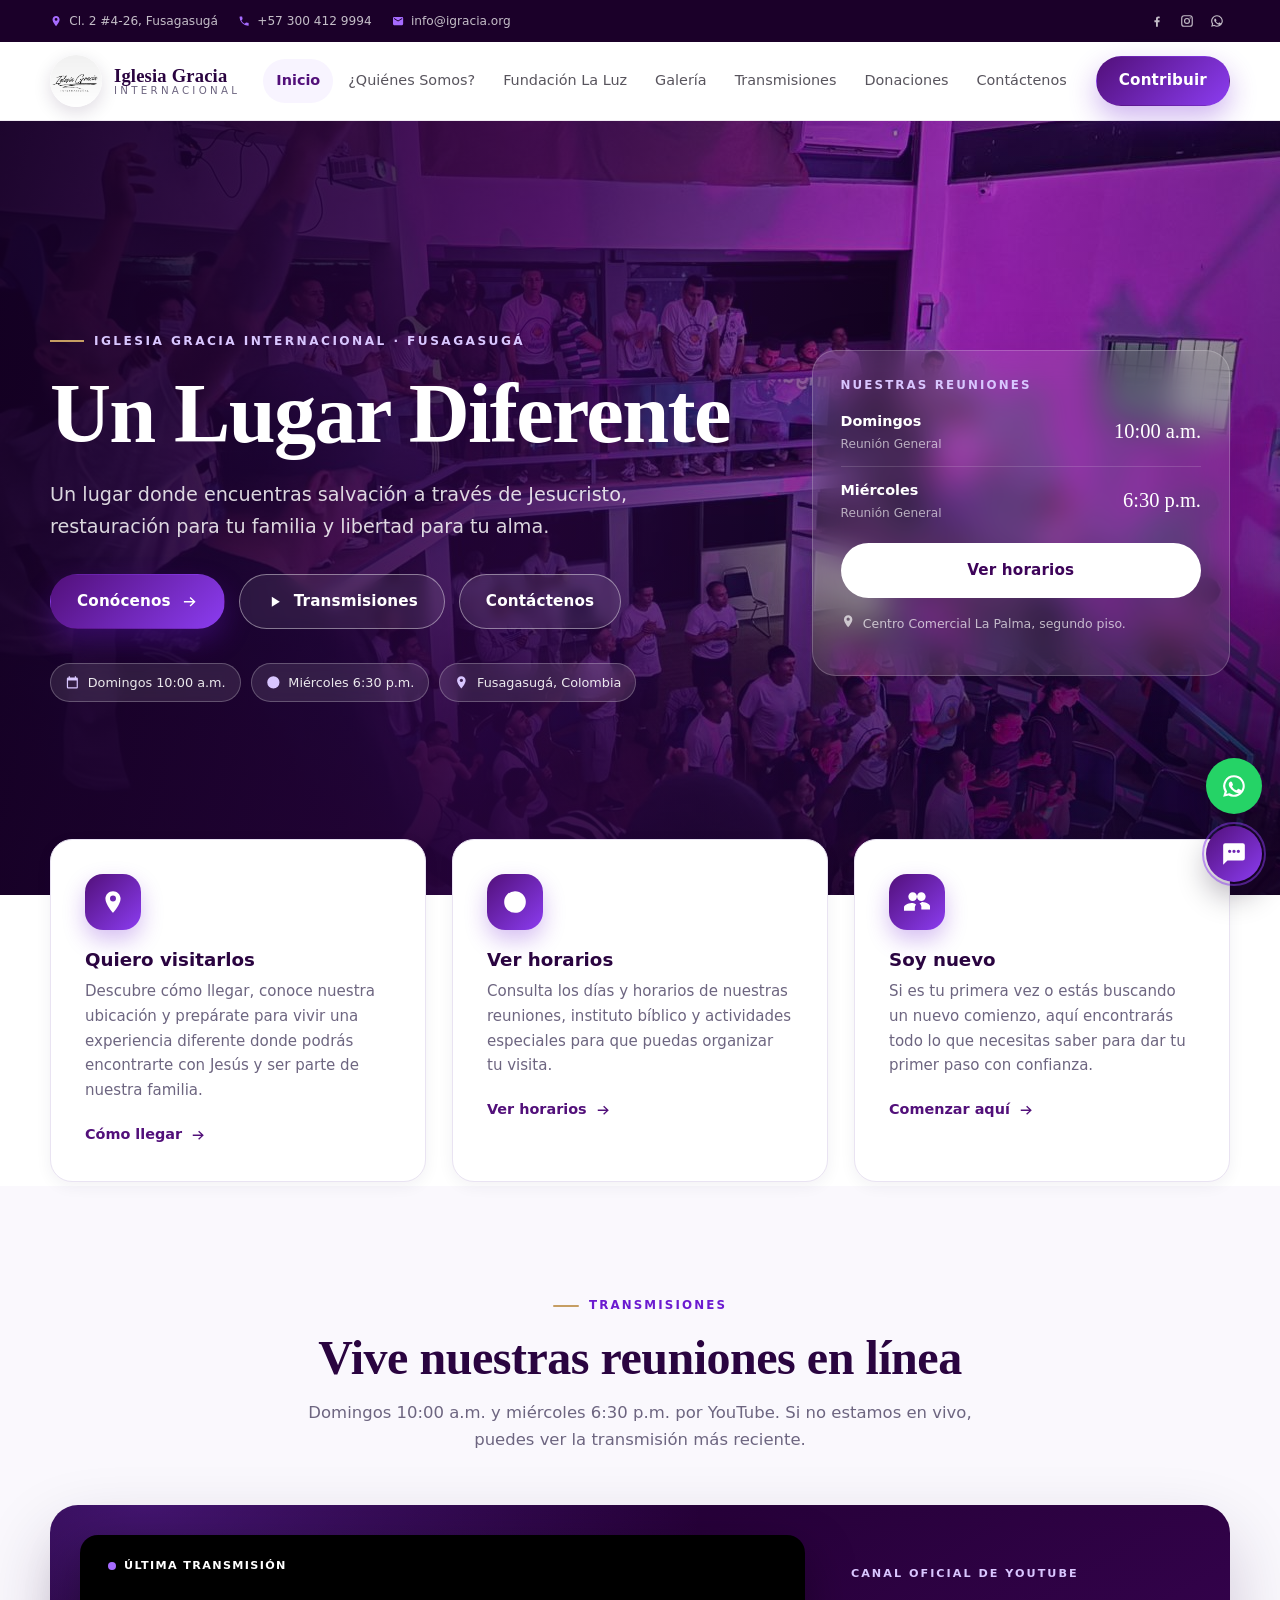
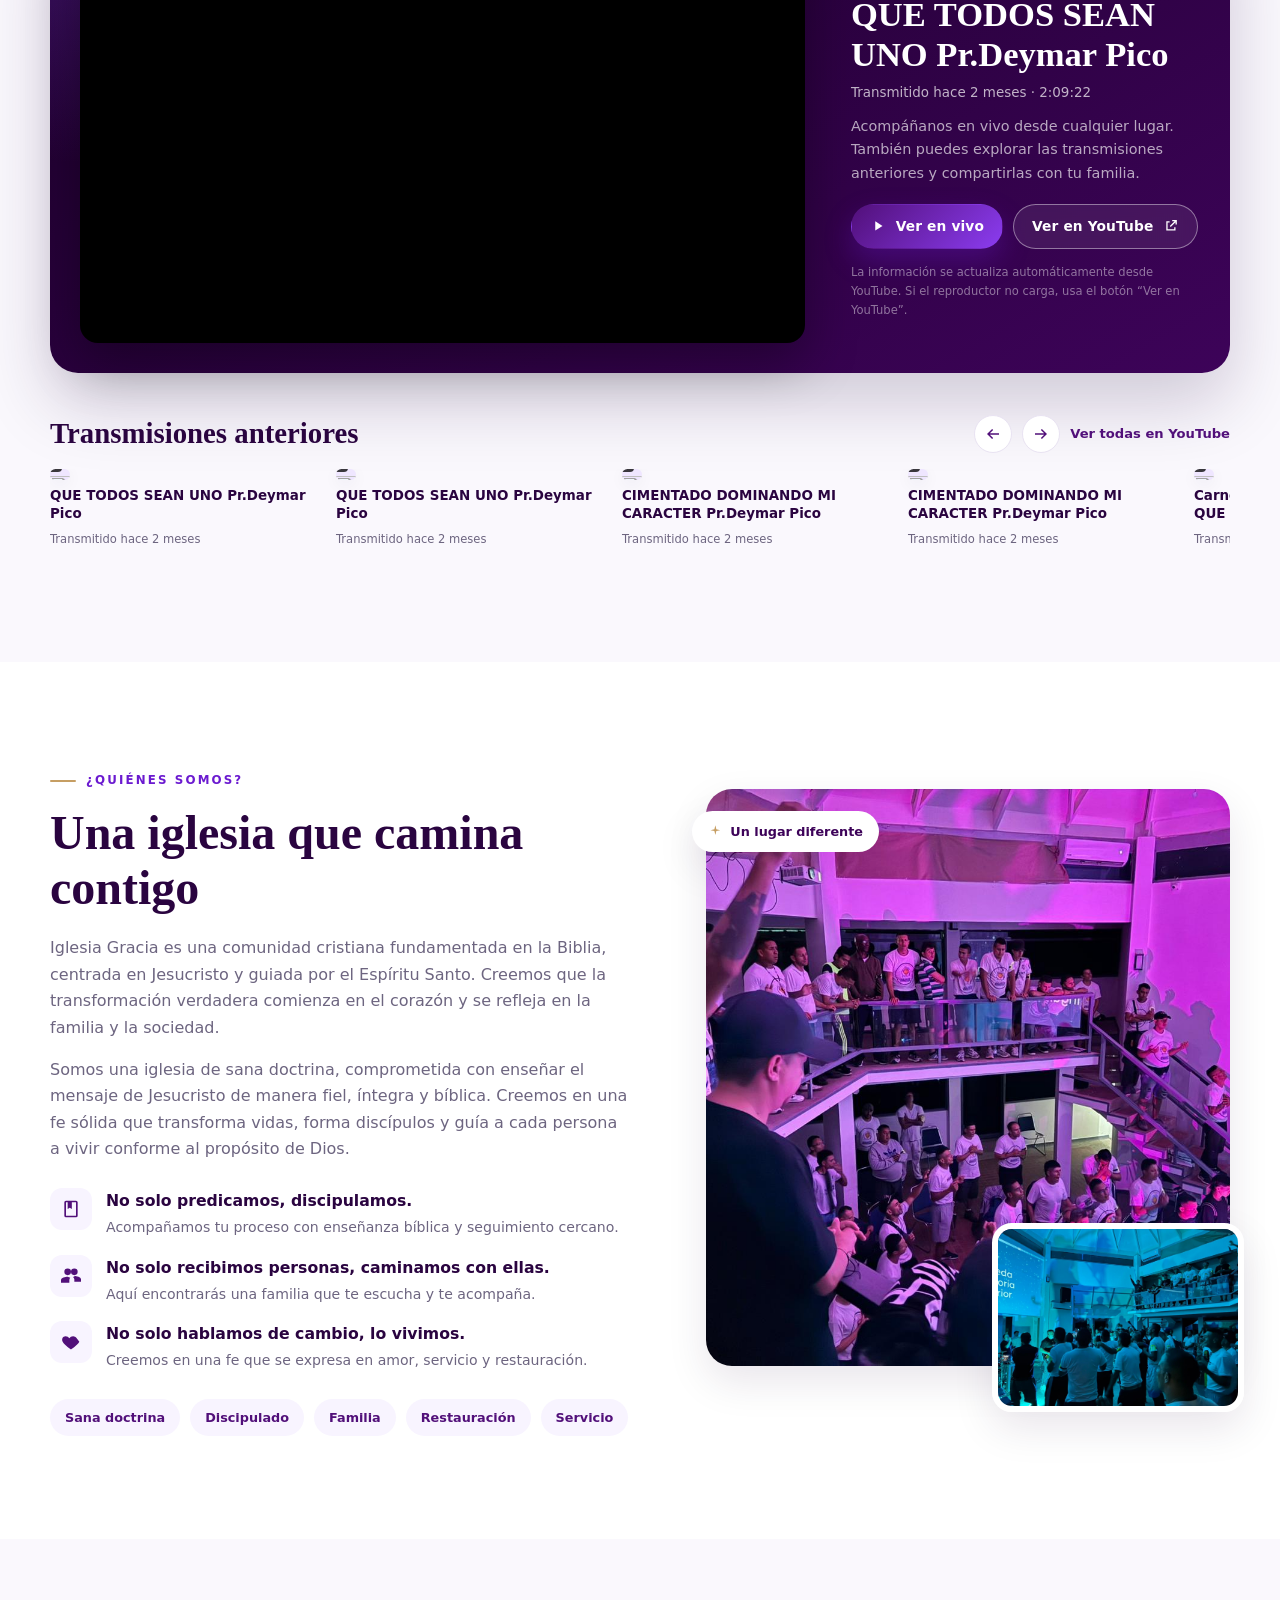
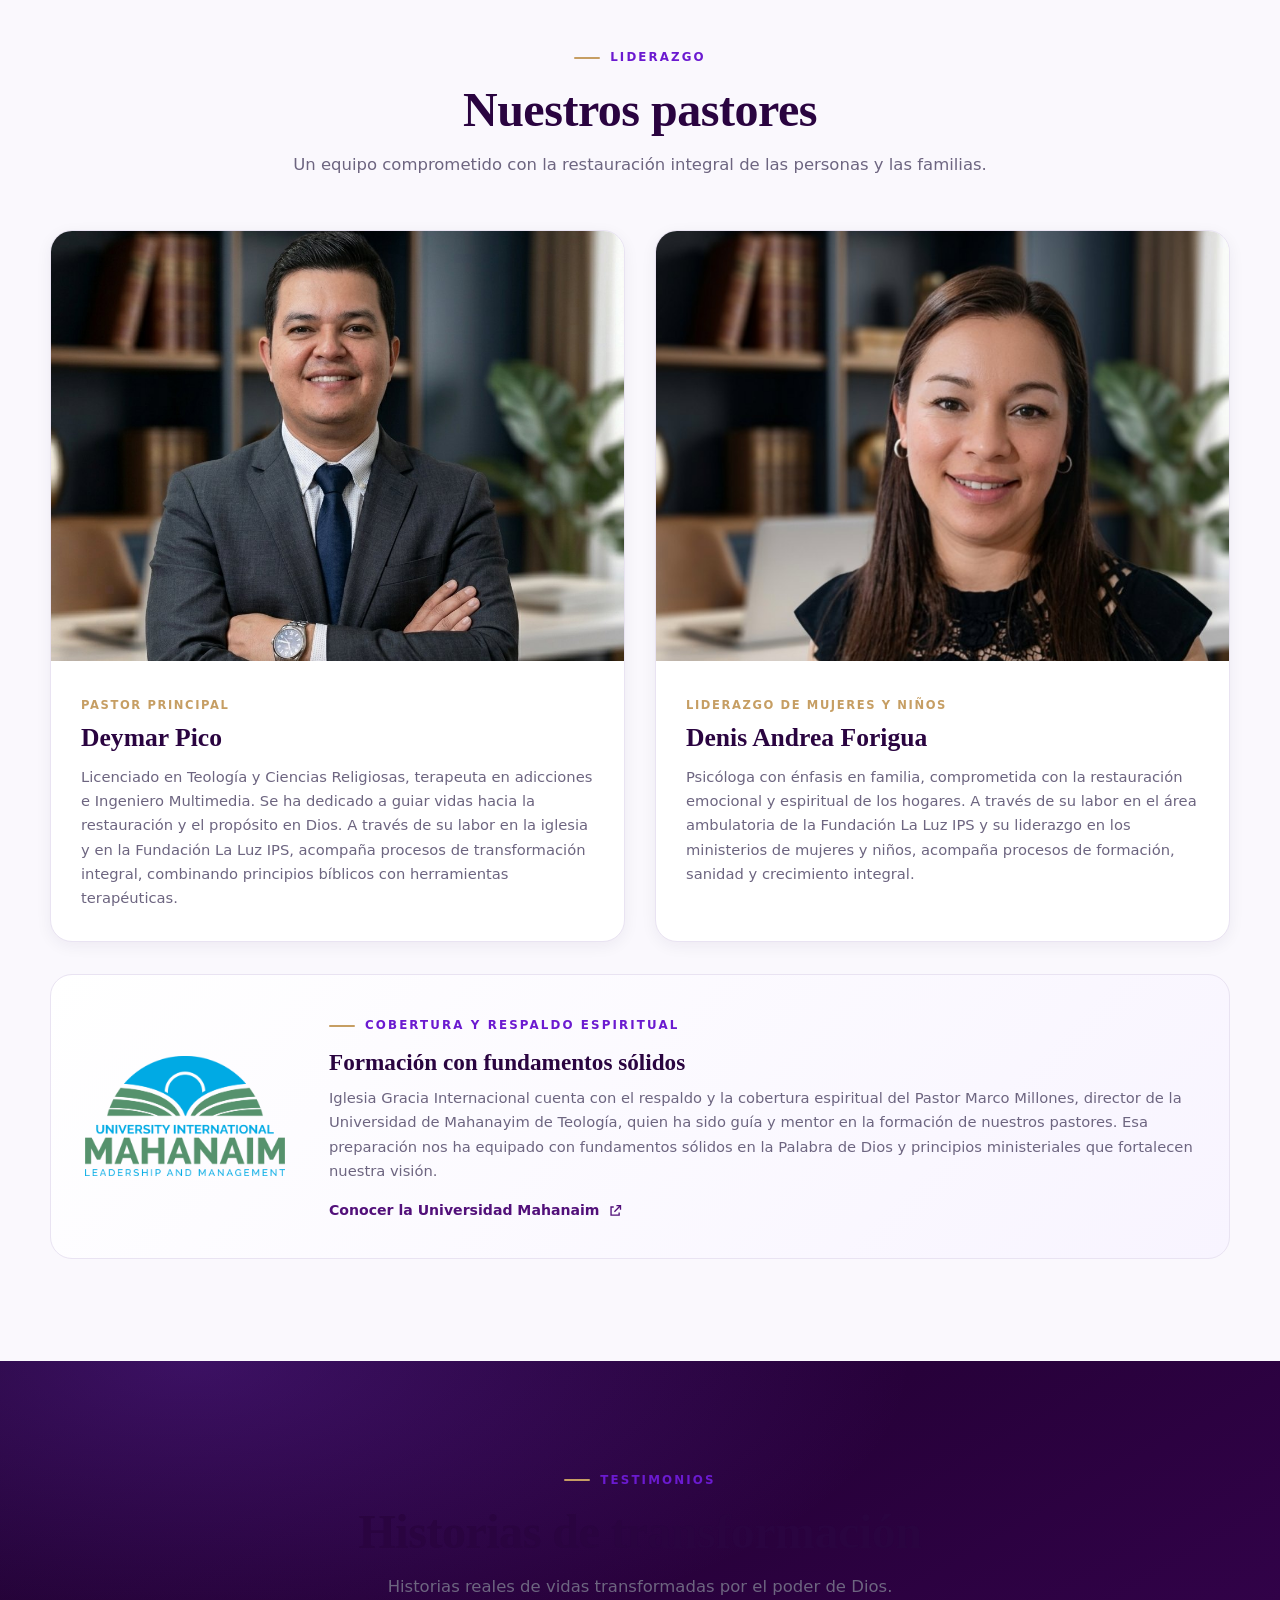
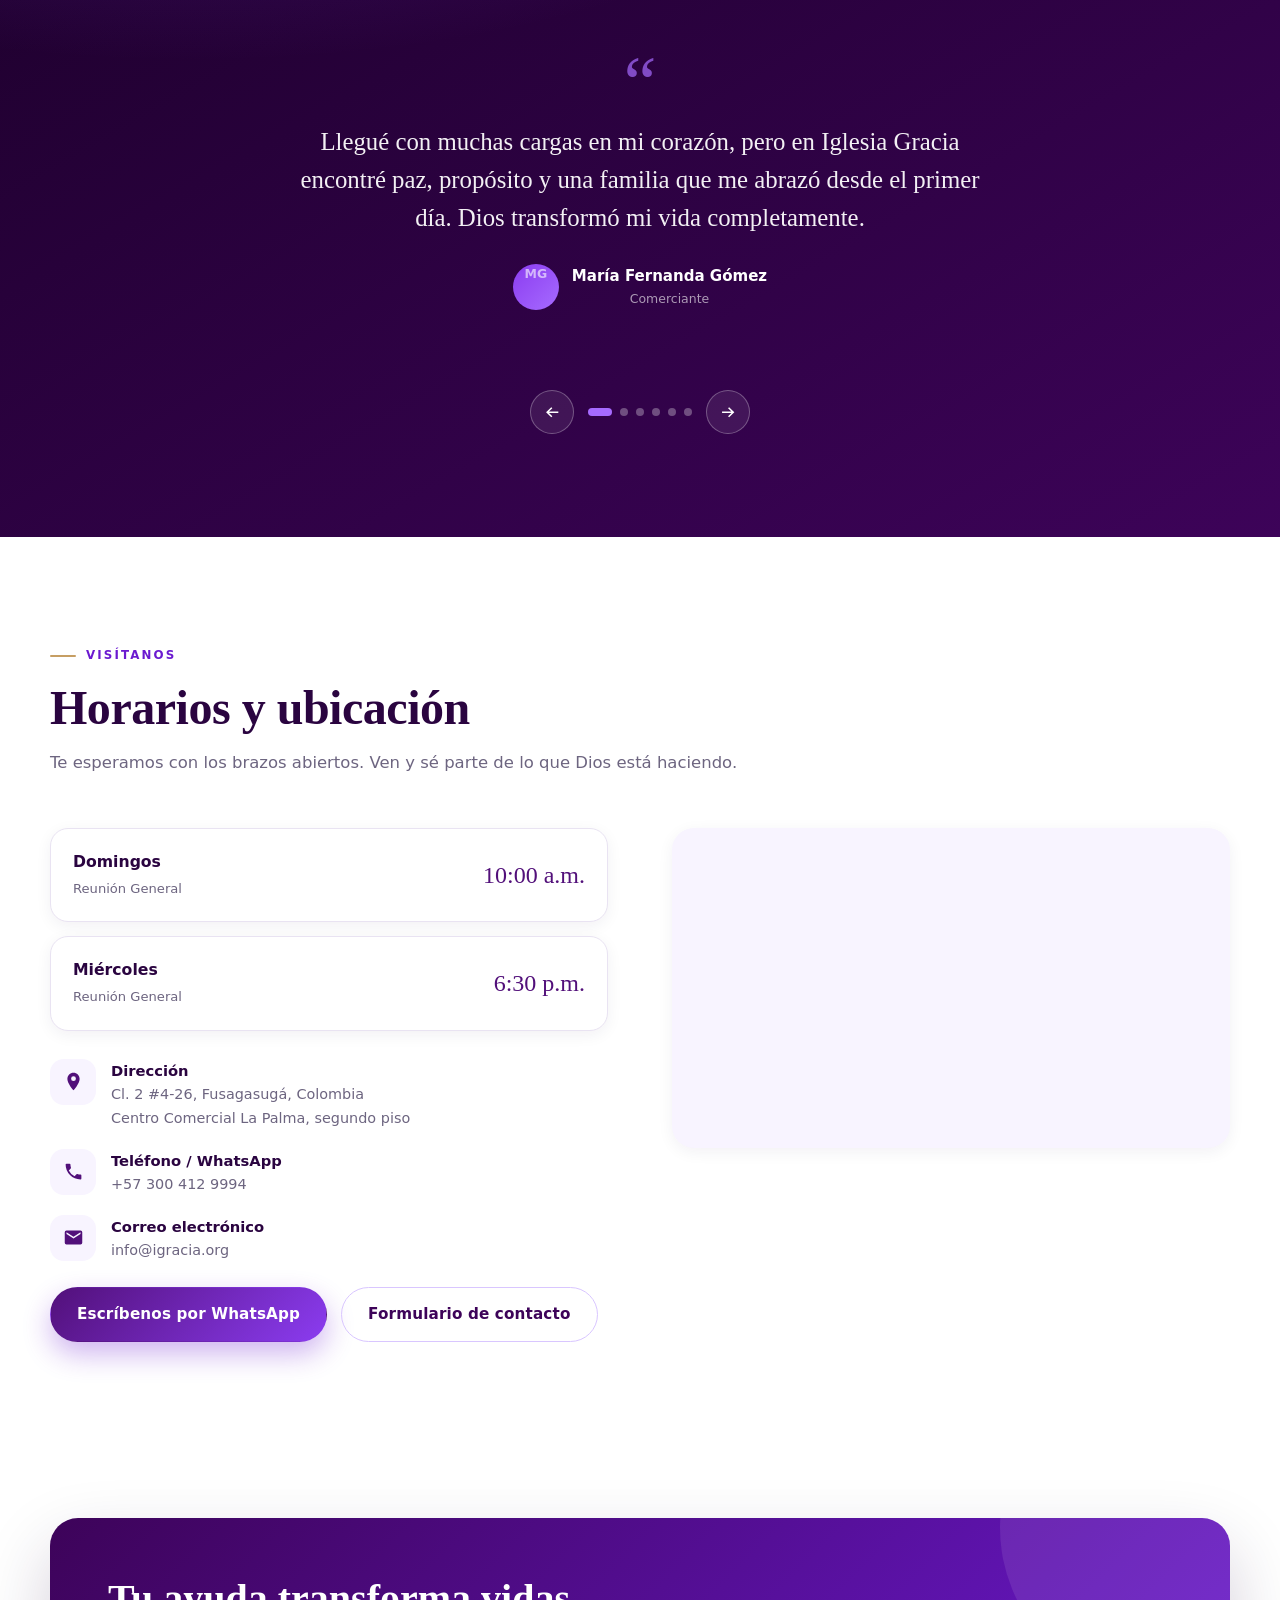
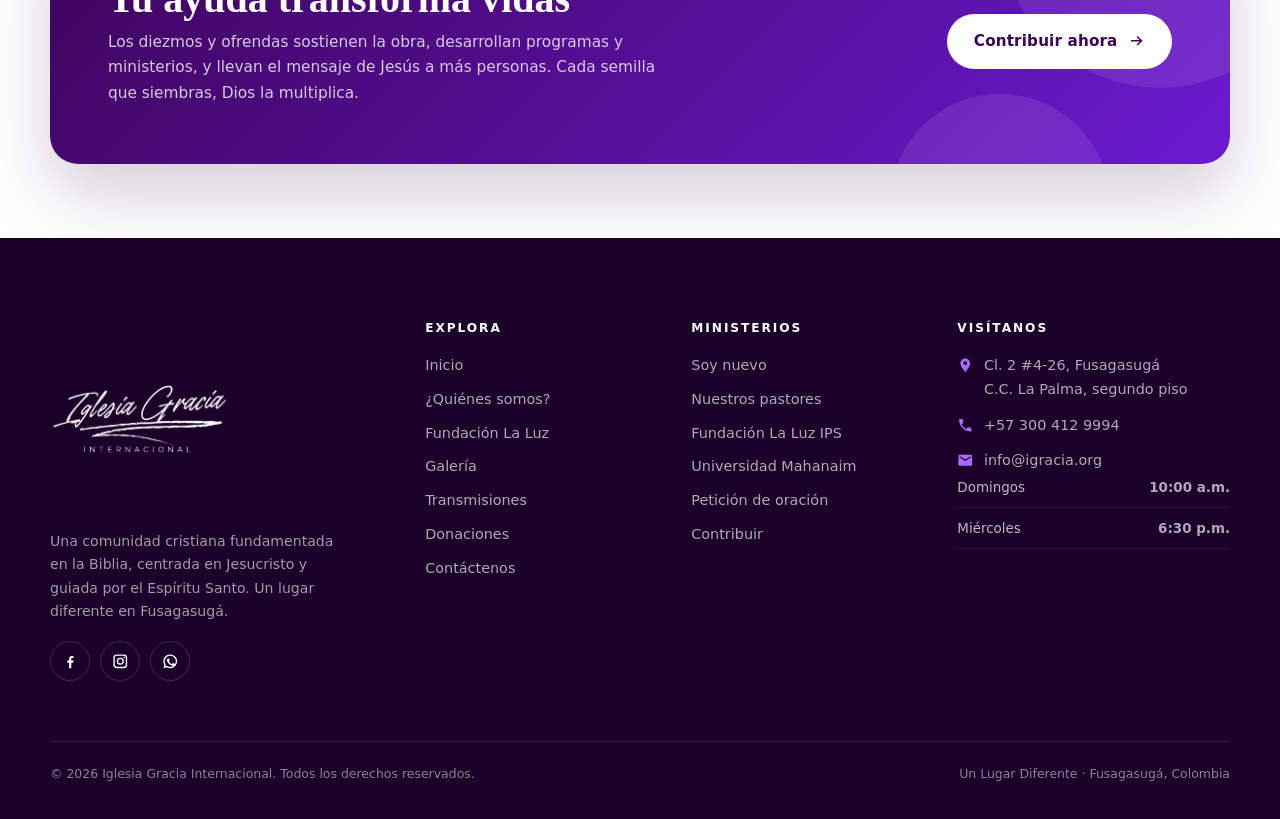
==== commit 135939cb: "Publicar banner de YouTube, carrusel y actualizacion automatica" ====
--- a/index.html
+++ b/index.html
@@ -24,6 +24,7 @@
   <link rel="stylesheet" href="assets/css/fonts.css" />
   <link rel="stylesheet" href="assets/css/styles.css" />
   <noscript><style>.reveal{opacity:1!important;transform:none!important}</style></noscript>
+  <script>try{if(sessionStorage.getItem("igracia_splash_seen")==="1"){document.documentElement.classList.add("splash-skip");}}catch(e){}</script>
 
   <script type="application/ld+json">
   {
@@ -57,6 +58,17 @@
 </head>
 
 <body data-page="home">
+  <!-- Splash screen de bienvenida -->
+  <div class="splash" id="splash" role="dialog" aria-label="Bienvenido a Iglesia Gracia Internacional">
+    <div class="splash__inner">
+      <img class="splash__logo" src="assets/img/logo-splash.png" alt="Iglesia Gracia Internacional" width="1000" height="422" />
+      <p class="splash__tagline">Un Lugar Diferente</p>
+      <div class="splash__loader" aria-hidden="true"><span></span></div>
+    </div>
+    <button class="splash__skip" id="splashSkip" type="button">Entrar</button>
+  </div>
+  <noscript><style>.splash{display:none!important}</style></noscript>
+
   <a class="skip-link" href="#contenido">Saltar al contenido</a>
 
   <!-- Sprite de iconos -->
@@ -81,6 +93,7 @@
     <symbol id="i-external" viewBox="0 0 24 24"><path d="M14 3h7v7h-2V6.4l-7.3 7.3-1.4-1.4L17.6 5H14V3zM5 5h5v2H7v10h10v-3h2v5H5V5z"/></symbol>
     <symbol id="i-sparkle" viewBox="0 0 24 24"><path d="M12 2l1.6 6.4L20 10l-6.4 1.6L12 18l-1.6-6.4L4 10l6.4-1.6z"/></symbol>
     <symbol id="i-quote" viewBox="0 0 24 24"><path d="M7 6h4v5H8v2h3v5H6V8a2 2 0 0 1 1-2zm10 0h4v5h-3v2h3v5h-5V8a2 2 0 0 1 1-2z"/></symbol>
+    <symbol id="i-play" viewBox="0 0 24 24"><path d="M8 5v14l11-7z"/></symbol>
   </svg>
 
   <header class="site-header" id="siteHeader">
@@ -130,6 +143,7 @@
             <li><a class="nav__link" href="index.html#nosotros">¿Quiénes Somos?</a></li>
             <li><a class="nav__link" data-nav="comunidad" href="comunidad.html">Fundación La Luz</a></li>
             <li><a class="nav__link" data-nav="galeria" href="galeria.html">Galería</a></li>
+            <li><a class="nav__link" href="index.html#transmisiones">Transmisiones</a></li>
             <li><a class="nav__link" data-nav="donaciones" href="donaciones.html">Donaciones</a></li>
             <li><a class="nav__link" data-nav="contacto" href="contacto.html">Contáctenos</a></li>
           </ul>
@@ -160,6 +174,10 @@
             <a class="btn btn--primary" href="#nosotros">
               Conócenos
               <svg class="icon btn__icon" aria-hidden="true"><use href="#i-arrow"></use></svg>
+            </a>
+            <a class="btn btn--ghost" href="#transmisiones">
+              <svg class="icon" aria-hidden="true"><use href="#i-play"></use></svg>
+              Transmisiones
             </a>
             <a class="btn btn--ghost" href="contacto.html">Contáctenos</a>
           </div>
@@ -217,6 +235,71 @@
       </div>
     </div>
 
+    <!-- TRANSMISIONES -->
+    <section class="section section--soft live-section" id="transmisiones">
+      <div class="container">
+        <div class="section-head section-head--center reveal">
+          <span class="eyebrow">Transmisiones</span>
+          <h2>Vive nuestras reuniones en línea</h2>
+          <p>Domingos 10:00 a.m. y miércoles 6:30 p.m. por YouTube. Si no estamos en vivo, puedes ver la transmisión más reciente.</p>
+        </div>
+
+        <div class="live-banner reveal" id="liveBanner">
+          <div class="live-player">
+            <span class="live-status" id="liveStatus" data-state="loading">
+              <span class="live-status__dot" aria-hidden="true"></span>
+              <span id="liveStatusText">Cargando…</span>
+            </span>
+            <iframe id="livePlayer" title="Reproductor de transmisiones de Iglesia Gracia Internacional" allow="accelerometer; autoplay; clipboard-write; encrypted-media; gyroscope; picture-in-picture; web-share" allowfullscreen referrerpolicy="strict-origin-when-cross-origin" loading="lazy"></iframe>
+            <a class="live-fallback" id="liveFallback" href="https://www.youtube.com/@iglesiagraciainternacional" target="_blank" rel="noopener" aria-label="Ver en YouTube" hidden>
+              <img id="liveFallbackImg" src="" alt="" />
+              <span class="live-fallback__inner">
+                <span class="live-fallback__play">
+                  <svg class="icon" aria-hidden="true"><use href="#i-play"></use></svg>
+                </span>
+                <span class="live-fallback__label">Ver en YouTube</span>
+              </span>
+            </a>
+          </div>
+
+          <div class="live-info">
+            <span class="live-banner__eyebrow">Canal oficial de YouTube</span>
+            <h3 id="liveTitle">Transmisiones de Iglesia Gracia</h3>
+            <p class="live-banner__meta" id="liveMeta">Conectando con YouTube…</p>
+            <p class="live-banner__desc">Acompáñanos en vivo desde cualquier lugar. También puedes explorar las transmisiones anteriores y compartirlas con tu familia.</p>
+            <div class="live-actions">
+              <a class="btn btn--primary btn--sm" id="liveJoin" href="https://www.youtube.com/@iglesiagraciainternacional/live" target="_blank" rel="noopener">
+                <svg class="icon" aria-hidden="true"><use href="#i-play"></use></svg>
+                Ver en vivo
+              </a>
+              <a class="btn btn--ghost btn--sm" id="liveWatch" href="https://www.youtube.com/@iglesiagraciainternacional" target="_blank" rel="noopener">
+                <span data-label>Ver en YouTube</span>
+                <svg class="icon" aria-hidden="true"><use href="#i-external"></use></svg>
+              </a>
+            </div>
+            <p class="live-note">La información se actualiza automáticamente desde YouTube. Si el reproductor no carga, usa el botón “Ver en YouTube”.</p>
+            <noscript><p class="live-note">Activa JavaScript para ver el reproductor. También puedes visitar nuestro <a href="https://www.youtube.com/@iglesiagraciainternacional" target="_blank" rel="noopener">canal de YouTube</a>.</p></noscript>
+          </div>
+        </div>
+
+        <div class="live-history reveal">
+          <div class="live-history__head">
+            <h3>Transmisiones anteriores</h3>
+            <div class="live-history__actions">
+              <button class="live-arrow" id="livePrev" type="button" aria-label="Ver transmisiones anteriores">
+                <svg class="icon" aria-hidden="true" style="transform:rotate(180deg)"><use href="#i-arrow"></use></svg>
+              </button>
+              <button class="live-arrow" id="liveNext" type="button" aria-label="Ver más transmisiones">
+                <svg class="icon" aria-hidden="true"><use href="#i-arrow"></use></svg>
+              </button>
+              <a href="https://www.youtube.com/@iglesiagraciainternacional/streams" target="_blank" rel="noopener" id="liveStreams">Ver todas en YouTube</a>
+            </div>
+          </div>
+          <div class="live-list" id="liveList" aria-label="Seleccionar una transmisión anterior"></div>
+        </div>
+      </div>
+    </section>
+
     <!-- NOSOTROS -->
     <section class="section" id="nosotros">
       <div class="container">
@@ -530,6 +613,7 @@
             <li><a href="index.html#nosotros">¿Quiénes somos?</a></li>
             <li><a href="comunidad.html">Fundación La Luz</a></li>
             <li><a href="galeria.html">Galería</a></li>
+            <li><a href="index.html#transmisiones">Transmisiones</a></li>
             <li><a href="donaciones.html">Donaciones</a></li>
             <li><a href="contacto.html">Contáctenos</a></li>
           </ul>
@@ -612,6 +696,8 @@
 
   <script src="assets/js/config.js"></script>
   <script src="assets/js/chatbot.js"></script>
+  <script src="assets/data/youtube.js"></script>
+  <script src="assets/js/youtube.js"></script>
   <script src="assets/js/main.js"></script>
 </body>
 </html>
--- a/assets/css/styles.css
+++ b/assets/css/styles.css
@@ -2239,6 +2239,503 @@
   animation-delay: 0.3s;
 }
 
+/* ---------- 20b. Splash screen ---------- */
+.splash {
+  position: fixed;
+  inset: 0;
+  z-index: 300;
+  display: grid;
+  place-items: center;
+  padding: 24px;
+  background: #000;
+  color: #fff;
+  opacity: 1;
+  visibility: visible;
+  transition: opacity 1s var(--ease), visibility 1s var(--ease);
+}
+
+.splash.is-hidden {
+  opacity: 0;
+  visibility: hidden;
+  pointer-events: none;
+}
+
+.splash-skip .splash {
+  display: none;
+}
+
+body.splash-open {
+  overflow: hidden;
+}
+
+.splash__inner {
+  text-align: center;
+}
+
+.splash__logo {
+  width: clamp(220px, 40vw, 420px);
+  height: auto;
+  margin: 0 auto;
+  animation: splashLogo 1.2s var(--ease) both;
+  filter: drop-shadow(0 0 40px rgba(255, 255, 255, 0.08));
+}
+
+.splash__tagline {
+  margin: 22px 0 0;
+  font-family: var(--font-display);
+  font-size: clamp(0.95rem, 2vw, 1.25rem);
+  letter-spacing: 0.32em;
+  text-transform: uppercase;
+  color: rgba(255, 255, 255, 0.72);
+  animation: splashFade 0.9s var(--ease) 0.45s both;
+}
+
+.splash__loader {
+  width: 140px;
+  height: 3px;
+  margin: 32px auto 0;
+  border-radius: 2px;
+  background: rgba(255, 255, 255, 0.2);
+  overflow: hidden;
+  animation: splashFade 0.9s var(--ease) 0.6s both;
+}
+
+.splash__loader span {
+  display: block;
+  width: 38%;
+  height: 100%;
+  border-radius: 2px;
+  background: var(--gold);
+  animation: splashLoad 1.5s ease-in-out infinite;
+}
+
+.splash__skip {
+  position: absolute;
+  bottom: 36px;
+  left: 50%;
+  transform: translateX(-50%);
+  padding: 10px 24px;
+  border: 1px solid rgba(255, 255, 255, 0.32);
+  border-radius: var(--pill);
+  background: transparent;
+  color: #fff;
+  font-size: 0.74rem;
+  font-weight: 600;
+  letter-spacing: 0.16em;
+  text-transform: uppercase;
+  cursor: pointer;
+  transition: background-color 0.2s var(--ease), border-color 0.2s var(--ease);
+}
+
+.splash__skip:hover {
+  background: rgba(255, 255, 255, 0.12);
+  border-color: rgba(255, 255, 255, 0.6);
+}
+
+.splash__skip:focus-visible {
+  outline: 2px solid #fff;
+  outline-offset: 4px;
+}
+
+@keyframes splashLogo {
+  from {
+    opacity: 0;
+    transform: translateY(18px) scale(0.97);
+  }
+  to {
+    opacity: 1;
+    transform: none;
+  }
+}
+
+@keyframes splashFade {
+  from {
+    opacity: 0;
+  }
+  to {
+    opacity: 1;
+  }
+}
+
+@keyframes splashLoad {
+  0% {
+    transform: translateX(-120%);
+  }
+  100% {
+    transform: translateX(420%);
+  }
+}
+
+/* ---------- 20c. Banner de transmisiones ---------- */
+.live-banner {
+  display: grid;
+  grid-template-columns: minmax(0, 1.35fr) minmax(0, 0.65fr);
+  align-items: center;
+  gap: clamp(24px, 4vw, 46px);
+  padding: clamp(18px, 2.5vw, 30px);
+  border-radius: 28px;
+  background: radial-gradient(
+      900px 420px at 8% 0%,
+      rgba(139, 60, 240, 0.34),
+      transparent 62%
+    ),
+    linear-gradient(150deg, var(--violet-950), var(--violet-800));
+  color: #fff;
+  box-shadow: var(--shadow-lg);
+}
+
+.live-player {
+  position: relative;
+  aspect-ratio: 16 / 9;
+  overflow: hidden;
+  border-radius: 18px;
+  background: #000;
+  box-shadow: 0 20px 50px rgba(0, 0, 0, 0.35);
+}
+
+.live-player iframe {
+  position: absolute;
+  inset: 0;
+  width: 100%;
+  height: 100%;
+  border: 0;
+}
+
+.live-fallback {
+  position: absolute;
+  inset: 0;
+  z-index: 1;
+  display: grid;
+  place-items: center;
+  overflow: hidden;
+  background: #000;
+  color: #fff;
+  text-decoration: none;
+}
+
+.live-fallback[hidden] {
+  display: none;
+}
+
+.live-fallback img {
+  position: absolute;
+  inset: 0;
+  width: 100%;
+  height: 100%;
+  object-fit: cover;
+  opacity: 0.5;
+}
+
+.live-fallback__inner {
+  position: relative;
+  z-index: 1;
+  display: grid;
+  justify-items: center;
+  gap: 12px;
+  text-align: center;
+}
+
+.live-fallback__play {
+  display: grid;
+  place-items: center;
+  width: 64px;
+  height: 64px;
+  border-radius: 50%;
+  background: linear-gradient(135deg, var(--violet-700), var(--violet-500));
+  box-shadow: 0 12px 30px rgba(0, 0, 0, 0.35);
+  transition: transform 0.2s var(--ease);
+}
+
+.live-fallback:hover .live-fallback__play {
+  transform: scale(1.06);
+}
+
+.live-fallback__play .icon {
+  width: 28px;
+  height: 28px;
+  margin-left: 3px;
+}
+
+.live-fallback__label {
+  font-size: 0.72rem;
+  font-weight: 600;
+  letter-spacing: 0.12em;
+  text-transform: uppercase;
+  color: #fff;
+}
+
+.live-status {
+  position: absolute;
+  top: 14px;
+  left: 14px;
+  z-index: 2;
+  display: inline-flex;
+  align-items: center;
+  gap: 8px;
+  padding: 8px 14px;
+  border-radius: var(--pill);
+  background: rgba(0, 0, 0, 0.66);
+  backdrop-filter: blur(8px);
+  font-size: 0.7rem;
+  font-weight: 700;
+  letter-spacing: 0.12em;
+  text-transform: uppercase;
+  color: rgba(255, 255, 255, 0.86);
+}
+
+.live-status__dot {
+  width: 8px;
+  height: 8px;
+  flex: none;
+  border-radius: 50%;
+  background: var(--gold);
+  animation: livePulse 1.2s ease-in-out infinite;
+}
+
+.live-status[data-state="live"] {
+  background: #e11d48;
+  color: #fff;
+}
+
+.live-status[data-state="live"] .live-status__dot {
+  background: #fff;
+  animation: livePulse 1.4s ease-in-out infinite;
+}
+
+.live-status[data-state="offline"] {
+  background: rgba(0, 0, 0, 0.58);
+  color: #fff;
+}
+
+.live-status[data-state="offline"] .live-status__dot {
+  background: var(--violet-400);
+  animation: none;
+}
+
+.live-info h3 {
+  margin: 10px 0 8px;
+  font-family: var(--font-display);
+  font-size: clamp(1.5rem, 2.7vw, 2.2rem);
+  color: #fff;
+}
+
+.live-banner__eyebrow {
+  display: inline-block;
+  font-size: 0.7rem;
+  font-weight: 600;
+  letter-spacing: 0.18em;
+  text-transform: uppercase;
+  color: var(--violet-200);
+}
+
+.live-banner__meta {
+  margin-bottom: 10px;
+  font-size: 0.84rem;
+  color: rgba(255, 255, 255, 0.7);
+}
+
+.live-banner__desc {
+  margin-bottom: 0;
+  font-size: 0.9rem;
+  color: rgba(255, 255, 255, 0.66);
+}
+
+.live-actions {
+  display: flex;
+  flex-wrap: wrap;
+  gap: 10px;
+  margin-top: 18px;
+}
+
+.live-info .live-note {
+  margin: 14px 0 0;
+  font-size: 0.72rem;
+  color: rgba(255, 255, 255, 0.45);
+}
+
+.live-info .live-note a {
+  color: rgba(255, 255, 255, 0.82);
+  text-decoration: underline;
+}
+
+.live-history {
+  margin-top: clamp(28px, 4vw, 42px);
+}
+
+.live-history__head {
+  display: flex;
+  align-items: center;
+  justify-content: space-between;
+  gap: 16px;
+  margin-bottom: 16px;
+}
+
+.live-history__head h3 {
+  font-family: var(--font-display);
+  font-size: clamp(1.3rem, 2.4vw, 1.8rem);
+}
+
+.live-history__head a {
+  flex: none;
+  font-size: 0.82rem;
+  font-weight: 600;
+  color: var(--violet-700);
+}
+
+.live-history__head a:hover {
+  color: var(--violet-500);
+}
+
+.live-history__actions {
+  display: flex;
+  align-items: center;
+  gap: 10px;
+}
+
+.live-arrow {
+  display: grid;
+  place-items: center;
+  width: 38px;
+  height: 38px;
+  border: 1px solid var(--line);
+  border-radius: 50%;
+  background: #fff;
+  color: var(--violet-700);
+  cursor: pointer;
+  transition: background-color 0.2s var(--ease),
+    border-color 0.2s var(--ease), transform 0.2s var(--ease);
+}
+
+.live-arrow:hover {
+  background: var(--violet-50);
+  border-color: var(--violet-200);
+  transform: translateY(-1px);
+}
+
+.live-arrow .icon {
+  width: 18px;
+  height: 18px;
+}
+
+.live-list {
+  display: flex;
+  gap: 16px;
+  padding-bottom: 10px;
+  overflow-x: auto;
+  scroll-snap-type: x mandatory;
+  scroll-behavior: smooth;
+  -webkit-overflow-scrolling: touch;
+  scrollbar-width: thin;
+  scrollbar-color: var(--violet-200) transparent;
+}
+
+.live-list::-webkit-scrollbar {
+  height: 8px;
+}
+
+.live-list::-webkit-scrollbar-track {
+  background: transparent;
+}
+
+.live-list::-webkit-scrollbar-thumb {
+  background: var(--violet-200);
+  border-radius: 8px;
+}
+
+.live-item {
+  display: flex;
+  flex: 0 0 clamp(210px, 23vw, 270px);
+  flex-direction: column;
+  gap: 7px;
+  padding: 0;
+  border: 0;
+  background: transparent;
+  text-align: left;
+  color: inherit;
+  cursor: pointer;
+  scroll-snap-align: start;
+}
+
+.live-item__thumb {
+  position: relative;
+  display: block;
+  aspect-ratio: 16 / 9;
+  overflow: hidden;
+  border-radius: 13px;
+  background: var(--violet-100);
+  box-shadow: var(--shadow-sm);
+}
+
+.live-item__thumb img {
+  width: 100%;
+  height: 100%;
+  object-fit: cover;
+  transition: transform 0.45s var(--ease);
+}
+
+.live-item:hover .live-item__thumb img {
+  transform: scale(1.05);
+}
+
+.live-item__duration {
+  position: absolute;
+  right: 8px;
+  bottom: 8px;
+  padding: 3px 6px;
+  border-radius: 4px;
+  background: rgba(0, 0, 0, 0.76);
+  color: #fff;
+  font-size: 0.66rem;
+  font-weight: 600;
+}
+
+.live-item__live {
+  position: absolute;
+  left: 8px;
+  top: 8px;
+  padding: 3px 7px;
+  border-radius: 4px;
+  background: #e11d48;
+  color: #fff;
+  font-size: 0.6rem;
+  font-weight: 700;
+  letter-spacing: 0.08em;
+}
+
+.live-item__title {
+  display: -webkit-box;
+  overflow: hidden;
+  -webkit-line-clamp: 2;
+  -webkit-box-orient: vertical;
+  font-size: 0.84rem;
+  font-weight: 600;
+  line-height: 1.35;
+  color: var(--violet-900);
+}
+
+.live-item__meta {
+  display: block;
+  font-size: 0.72rem;
+  color: var(--muted);
+}
+
+.live-item.is-active .live-item__thumb {
+  outline: 3px solid var(--violet-500);
+  outline-offset: 2px;
+}
+
+@keyframes livePulse {
+  0%,
+  100% {
+    opacity: 1;
+    box-shadow: 0 0 0 0 rgba(255, 255, 255, 0.45);
+  }
+  50% {
+    opacity: 0.65;
+    box-shadow: 0 0 0 5px rgba(255, 255, 255, 0);
+  }
+}
+
 /* ---------- 21. Animations ---------- */
 .reveal {
   opacity: 0;
@@ -2403,6 +2900,10 @@
     columns: 2;
   }
 
+  .live-banner {
+    grid-template-columns: 1fr;
+  }
+
   .pillars {
     grid-template-columns: 1fr;
   }
@@ -2503,6 +3004,27 @@
 
   .gallery-grid {
     columns: 1;
+  }
+
+  .live-item {
+    flex: 0 0 78vw;
+  }
+
+  .live-arrow {
+    display: none;
+  }
+
+  .live-history__head {
+    flex-direction: column;
+    align-items: flex-start;
+    gap: 6px;
+  }
+
+  .live-status {
+    top: 10px;
+    left: 10px;
+    padding: 6px 10px;
+    font-size: 0.64rem;
   }
 
   .footer__grid {
@@ -2518,6 +3040,10 @@
     right: 10px;
     bottom: 80px;
     width: calc(100vw - 20px);
+  }
+
+  .splash__skip {
+    bottom: 24px;
   }
 
   .floating-actions {
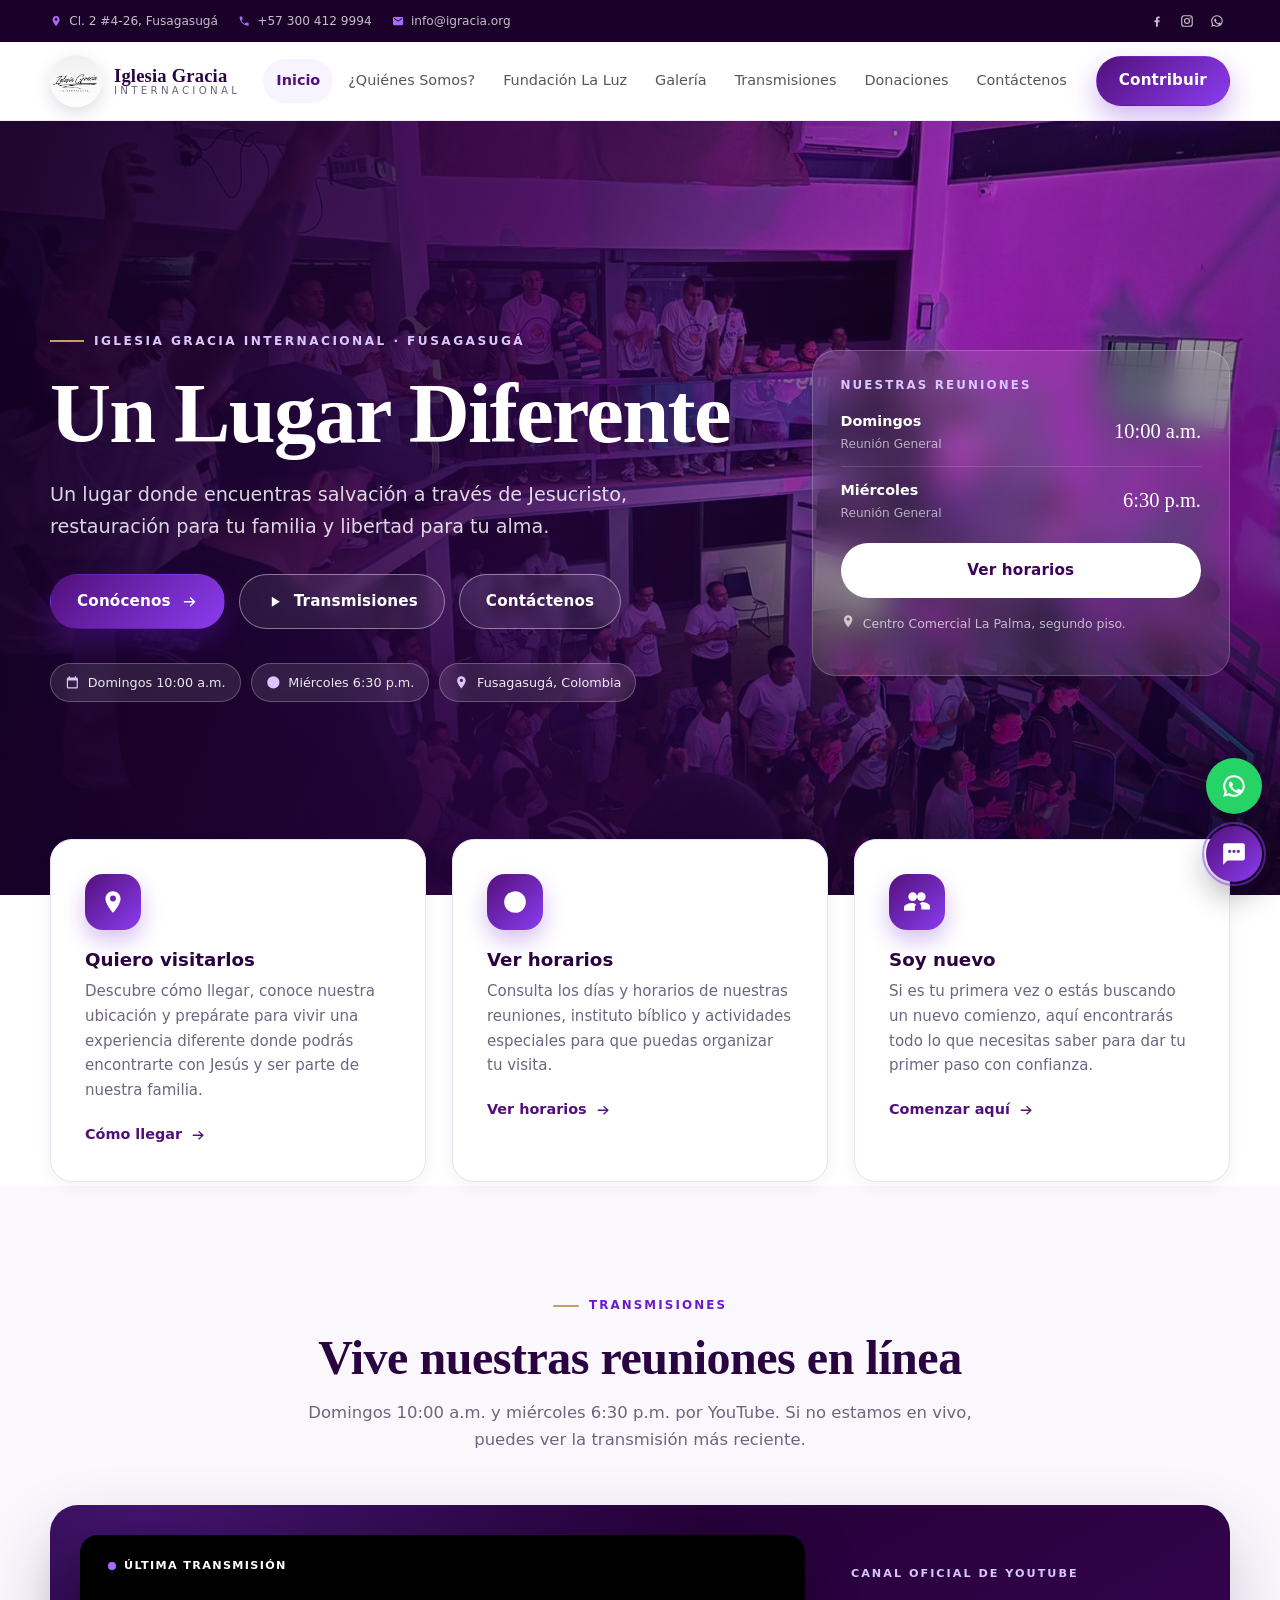
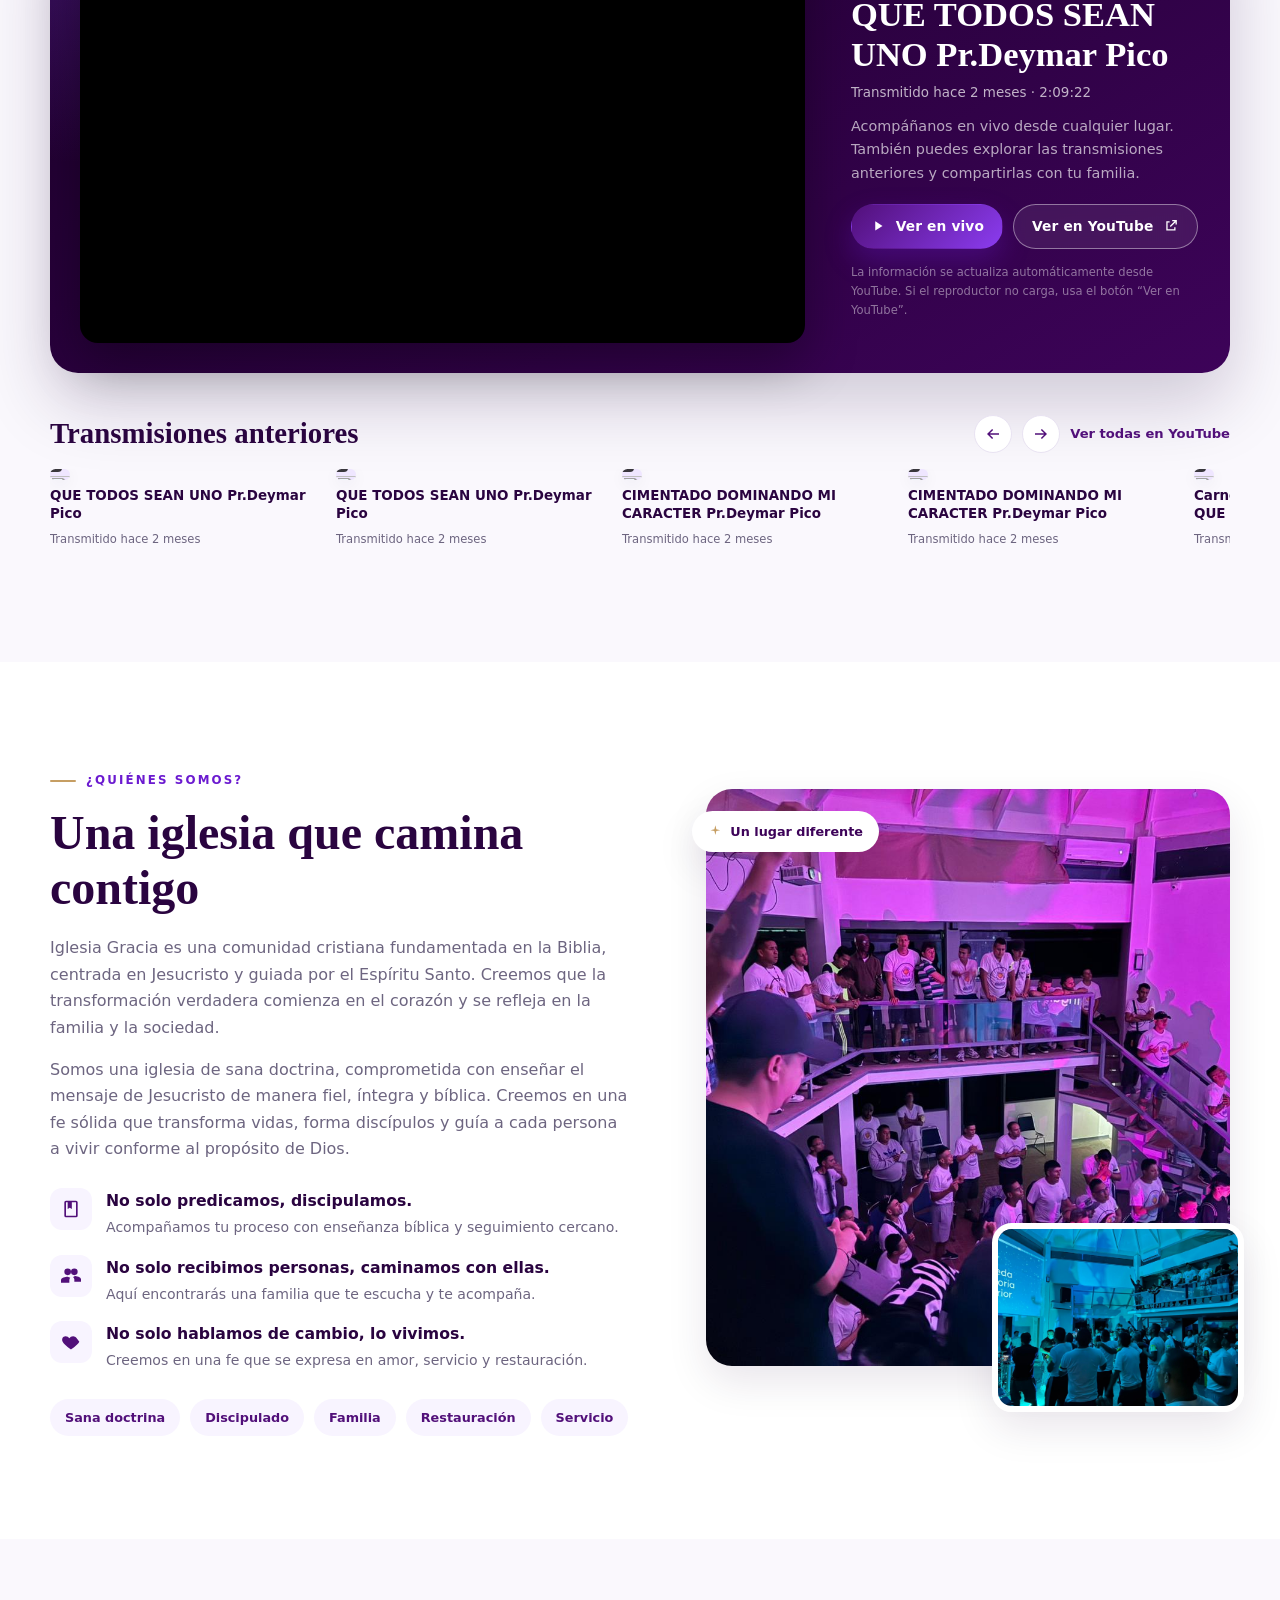
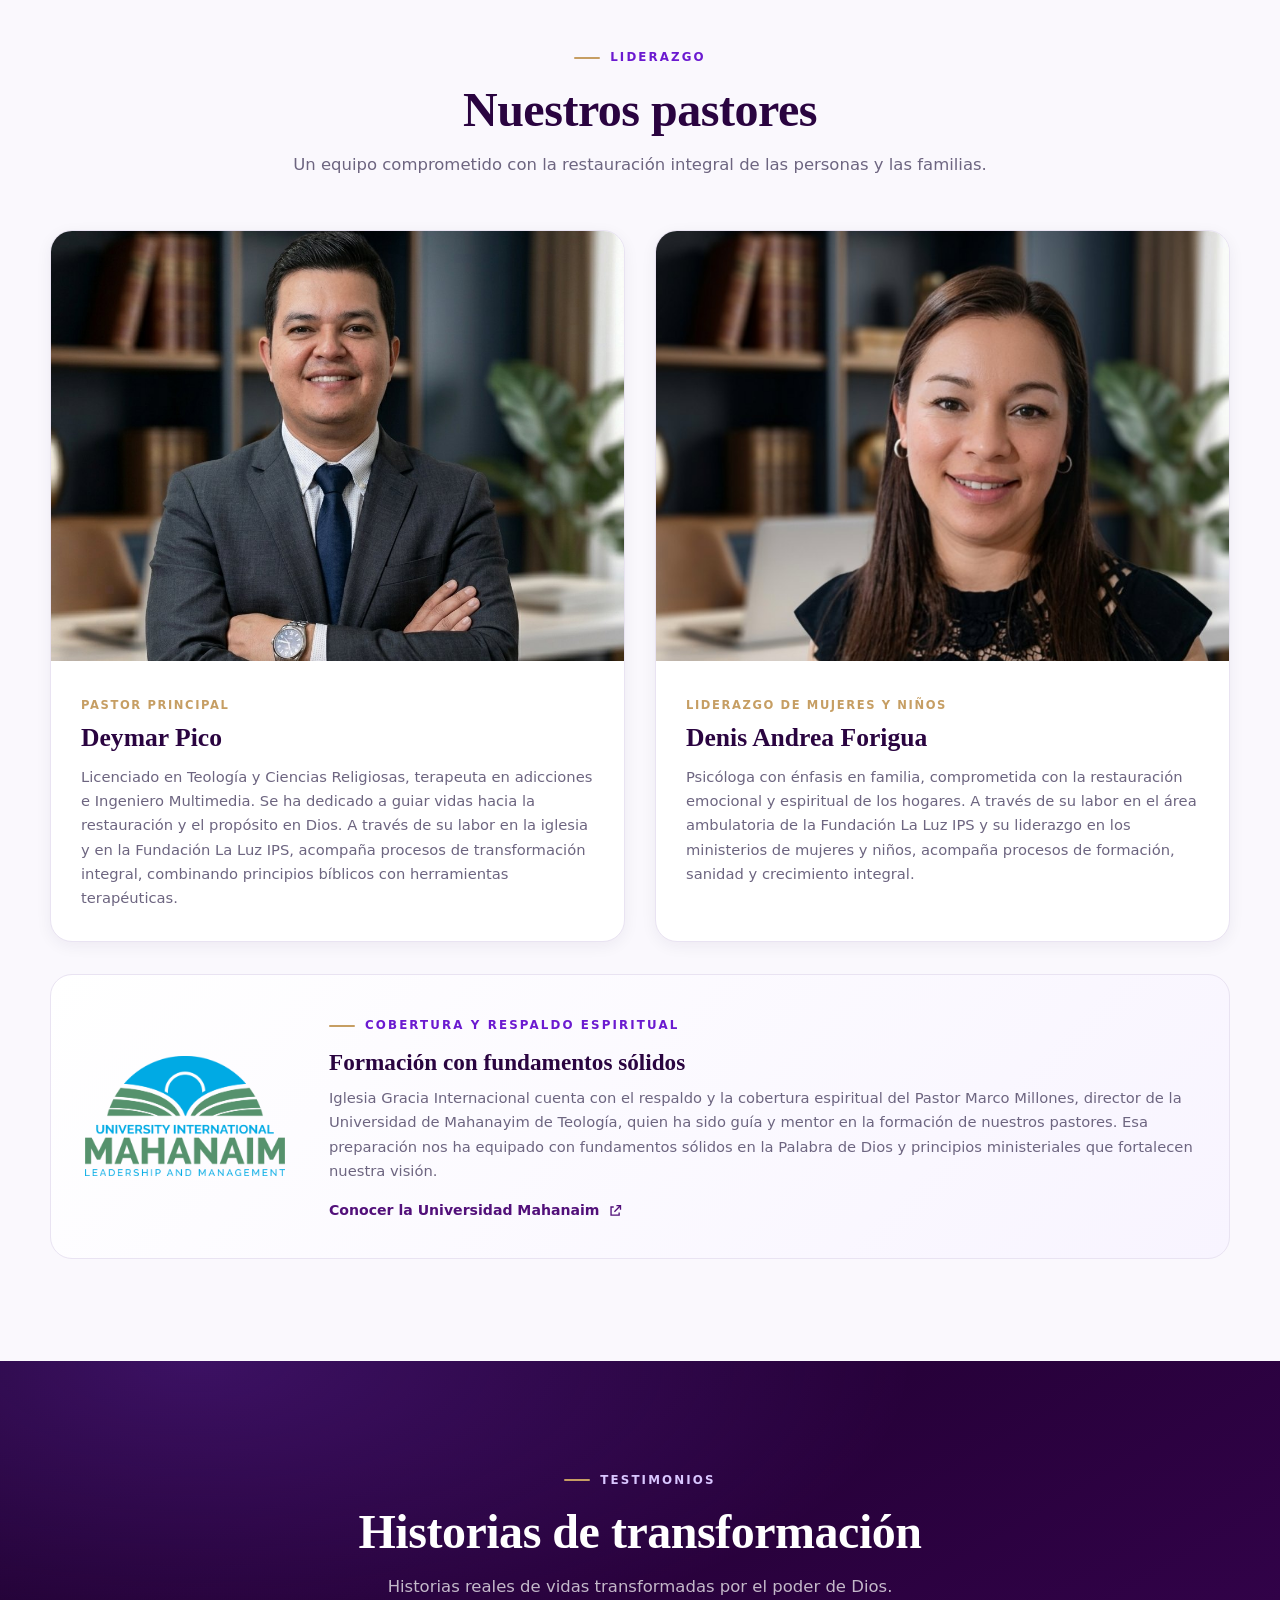
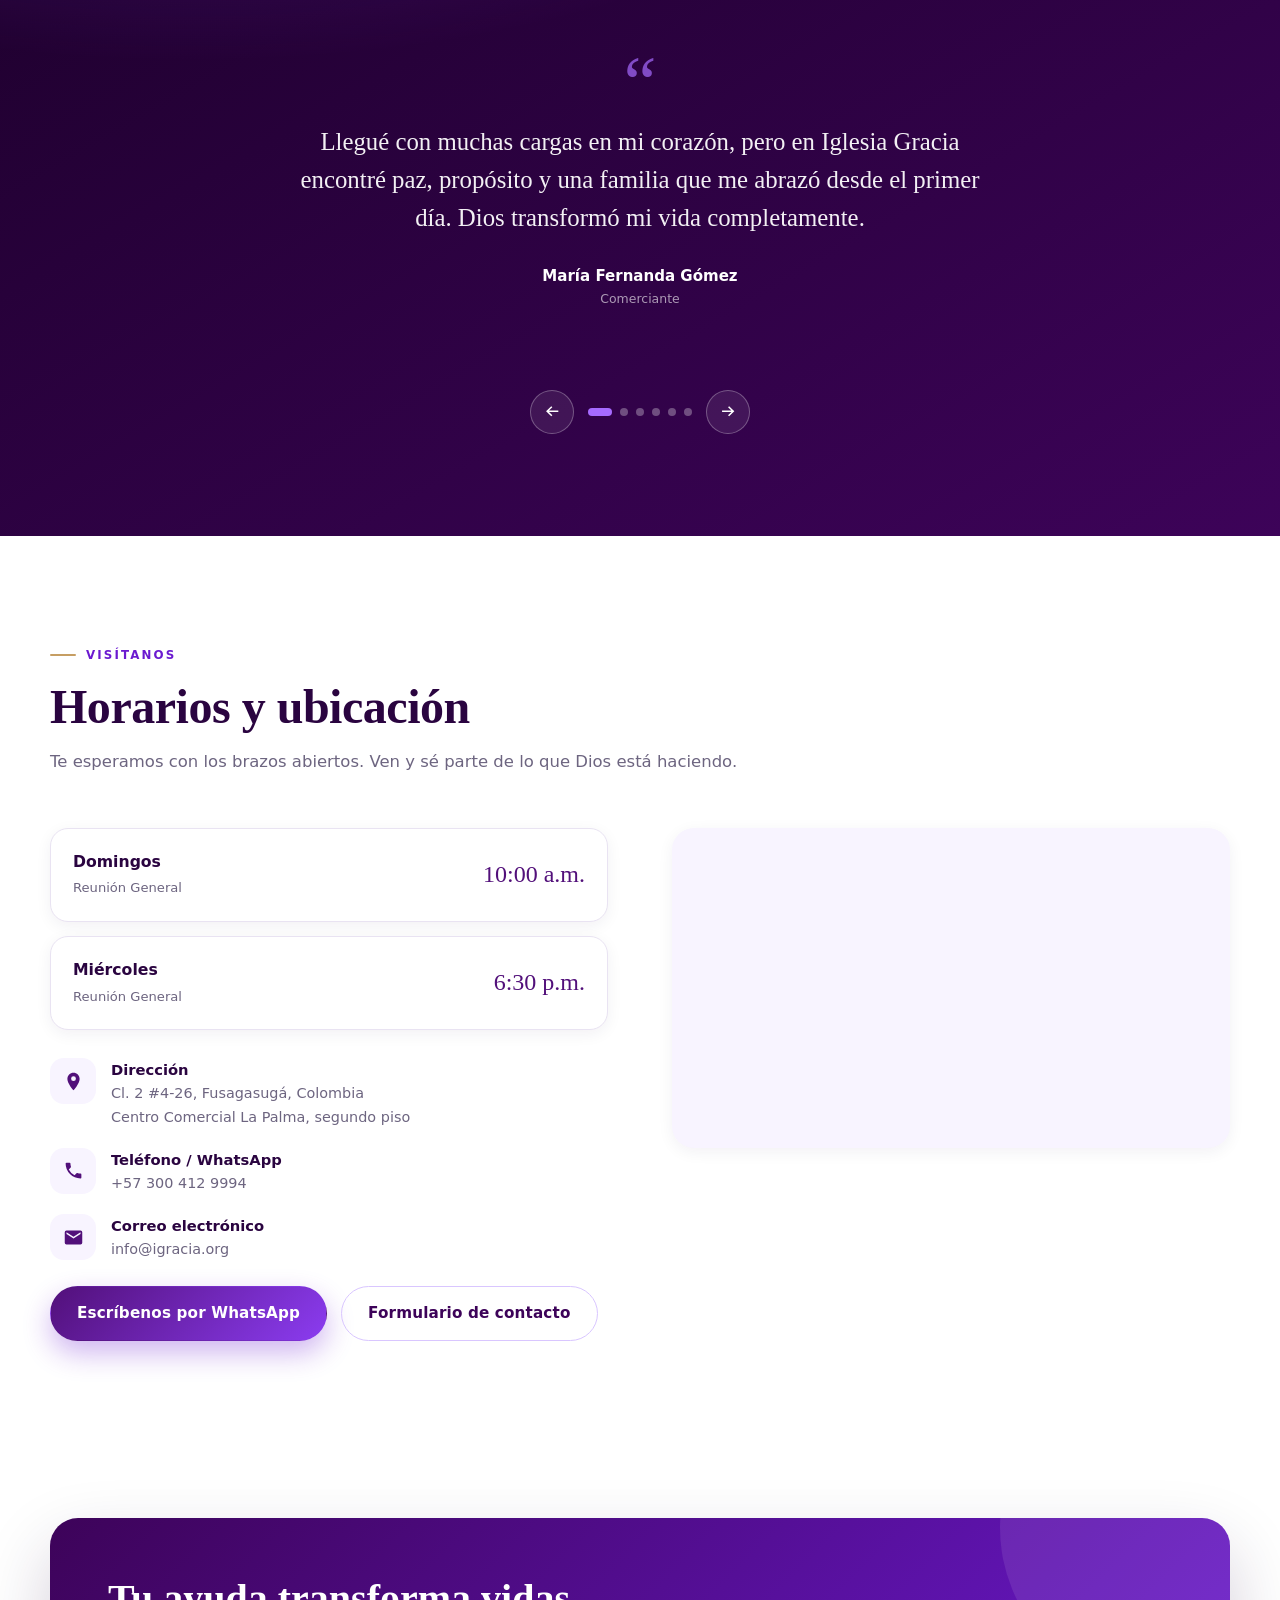
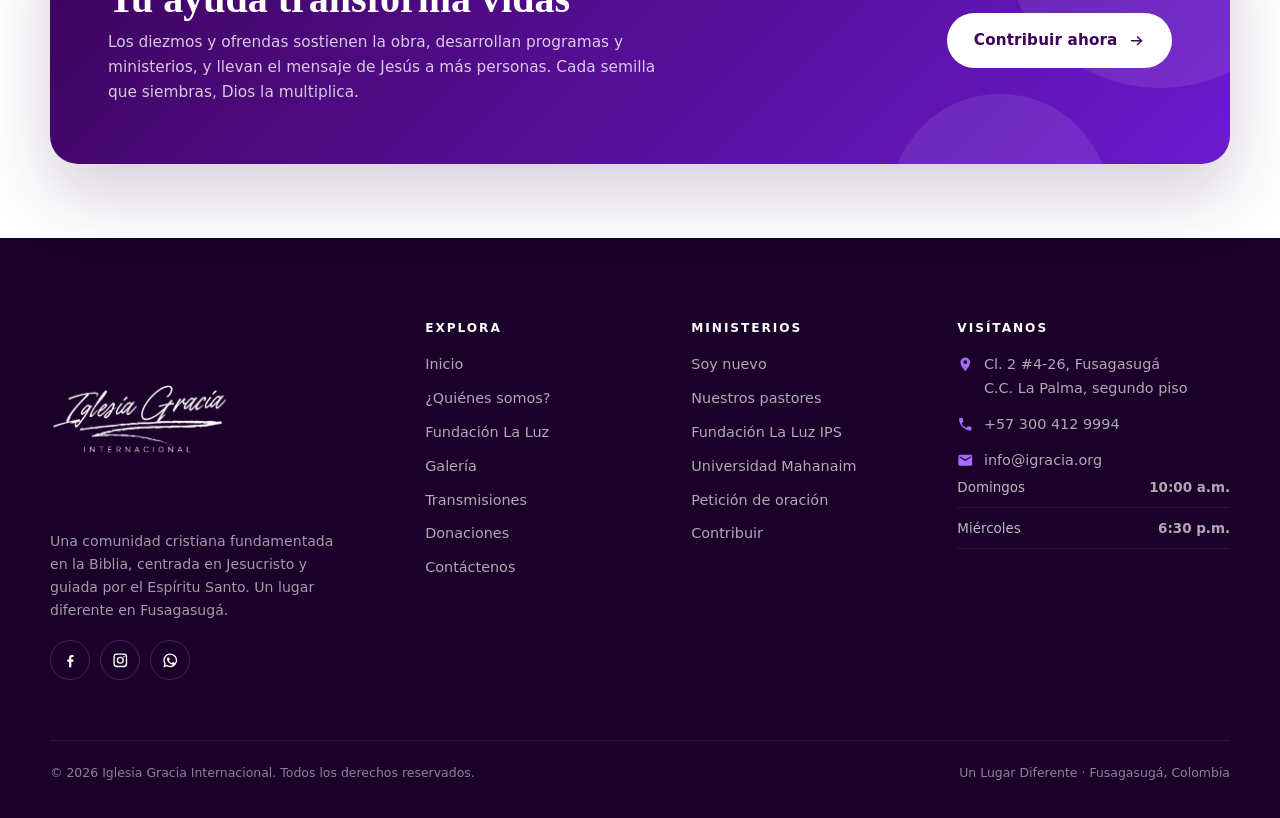
==== commit d2943f4b: "Ajustar galeria fluida y visibilidad de testimonios" ====
--- a/index.html
+++ b/index.html
@@ -429,7 +429,7 @@
     </section>
 
     <!-- TESTIMONIOS -->
-    <section class="section testimonials" aria-label="Testimonios">
+    <section class="section testimonials" id="testimonios" aria-label="Testimonios">
       <div class="container">
         <div class="section-head section-head--center reveal">
           <span class="eyebrow">Testimonios</span>
@@ -444,7 +444,6 @@
                 <div class="testimonial__mark">“</div>
                 <p class="testimonial__quote">Llegué con muchas cargas en mi corazón, pero en Iglesia Gracia encontré paz, propósito y una familia que me abrazó desde el primer día. Dios transformó mi vida completamente.</p>
                 <div class="testimonial__author">
-                  <span class="avatar" aria-hidden="true">MG</span>
                   <div><strong>María Fernanda Gómez</strong><span>Comerciante</span></div>
                 </div>
               </div>
@@ -452,7 +451,6 @@
                 <div class="testimonial__mark">“</div>
                 <p class="testimonial__quote">Mi matrimonio estaba pasando por un momento difícil, pero a través de las enseñanzas y el acompañamiento en la iglesia, Dios restauró nuestro hogar. Hoy somos testimonio de su amor.</p>
                 <div class="testimonial__author">
-                  <span class="avatar" aria-hidden="true">JR</span>
                   <div><strong>Juan David Rodríguez</strong><span>Conductor de servicio público</span></div>
                 </div>
               </div>
@@ -460,7 +458,6 @@
                 <div class="testimonial__mark">“</div>
                 <p class="testimonial__quote">Antes me sentía perdido y sin rumbo, pero desde que llegué a Iglesia Gracia entendí mi propósito en Dios. Ahora vivo con dirección y esperanza.</p>
                 <div class="testimonial__author">
-                  <span class="avatar" aria-hidden="true">AM</span>
                   <div><strong>Andrés Felipe Martínez</strong><span>Técnico en mantenimiento</span></div>
                 </div>
               </div>
@@ -468,7 +465,6 @@
                 <div class="testimonial__mark">“</div>
                 <p class="testimonial__quote">Llegué por invitación de un amigo y nunca imaginé lo que Dios iba a hacer en mí. Sanó heridas que llevaba por años y me dio una nueva oportunidad.</p>
                 <div class="testimonial__author">
-                  <span class="avatar" aria-hidden="true">LS</span>
                   <div><strong>Laura Catalina Sánchez</strong><span>Estilista</span></div>
                 </div>
               </div>
@@ -476,7 +472,6 @@
                 <div class="testimonial__mark">“</div>
                 <p class="testimonial__quote">En medio de mi proceso personal encontré en Iglesia Gracia un lugar donde pude crecer espiritualmente y fortalecer mi fe. Hoy sé que no estoy solo.</p>
                 <div class="testimonial__author">
-                  <span class="avatar" aria-hidden="true">SC</span>
                   <div><strong>Sebastián Castro</strong><span>Estudiante universitario</span></div>
                 </div>
               </div>
@@ -484,7 +479,6 @@
                 <div class="testimonial__mark">“</div>
                 <p class="testimonial__quote">Estuve atrapado por años en el consumo de alcohol y otras adicciones. Un día llegué a Iglesia Gracia y conocí a Dios de verdad. Poco a poco Él fue restaurando mi vida, sanando mi corazón y dándome fuerzas para dejar todo atrás. Hoy soy libre y tengo propósito.</p>
                 <div class="testimonial__author">
-                  <span class="avatar" aria-hidden="true">CR</span>
                   <div><strong>Carlos Andrés Ramírez</strong><span>Obrero de construcción</span></div>
                 </div>
               </div>
@@ -702,3 +696,4 @@
 </body>
 </html>
 
+
--- a/assets/css/styles.css
+++ b/assets/css/styles.css
@@ -164,6 +164,10 @@
   margin-inline: auto;
 }
 
+.container--wide {
+  width: min(100% - 40px, 1440px);
+}
+
 .section {
   padding: clamp(64px, 8vw, 108px) 0;
   position: relative;
@@ -1008,6 +1012,18 @@
   color: #fff;
 }
 
+.testimonials .section-head h2 {
+  color: #fff;
+}
+
+.testimonials .section-head p {
+  color: rgba(255, 255, 255, 0.72);
+}
+
+.testimonials .eyebrow {
+  color: var(--violet-200);
+}
+
 .slider {
   position: relative;
   max-width: 880px;
@@ -1353,11 +1369,13 @@
 
 /* ---------- 14. Gallery ---------- */
 .gallery-grid {
-  columns: 3;
+  column-width: 300px;
   column-gap: 18px;
 }
 
 .gallery-item {
+  display: block;
+  width: 100%;
   position: relative;
   break-inside: avoid;
   margin-bottom: 18px;
@@ -2896,10 +2914,6 @@
     grid-template-columns: 1fr;
   }
 
-  .gallery-grid {
-    columns: 2;
-  }
-
   .live-banner {
     grid-template-columns: 1fr;
   }
@@ -3000,10 +3014,6 @@
 
   .quick-wrap {
     margin-top: -30px;
-  }
-
-  .gallery-grid {
-    columns: 1;
   }
 
   .live-item {
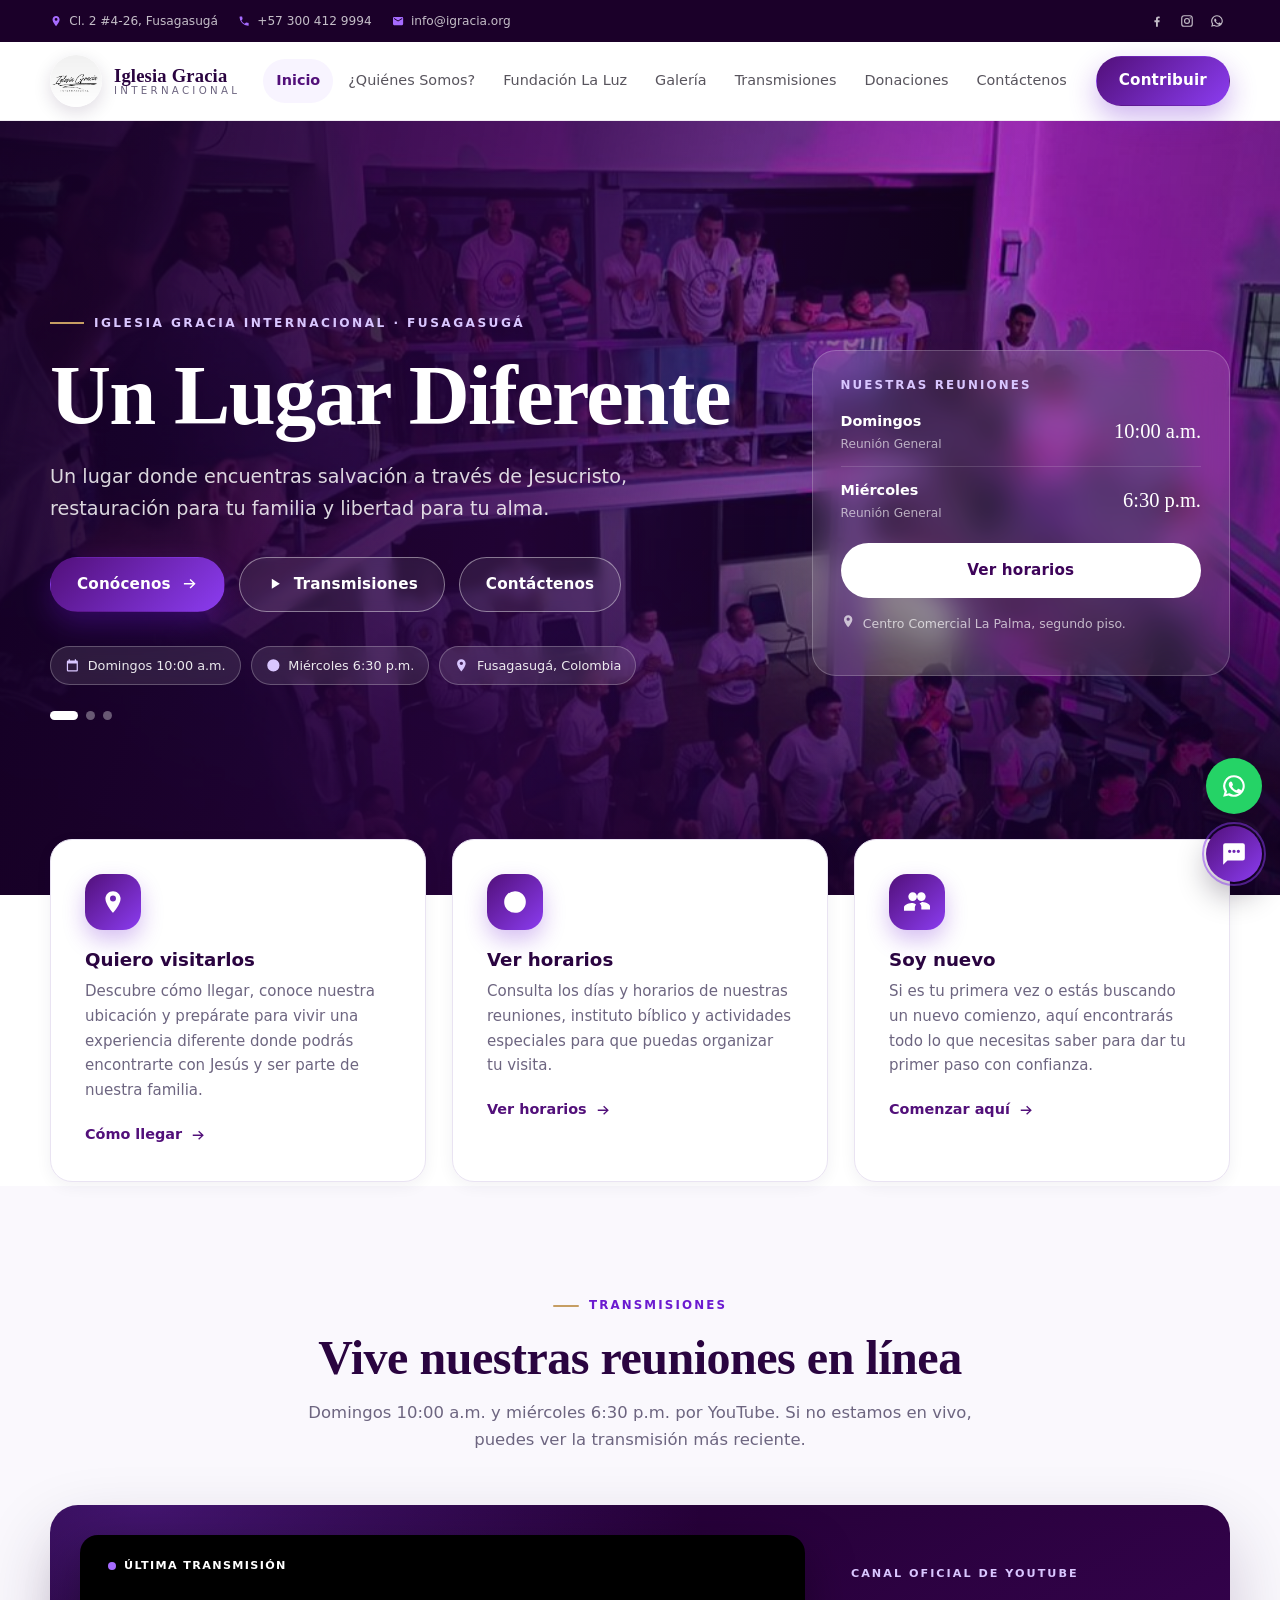
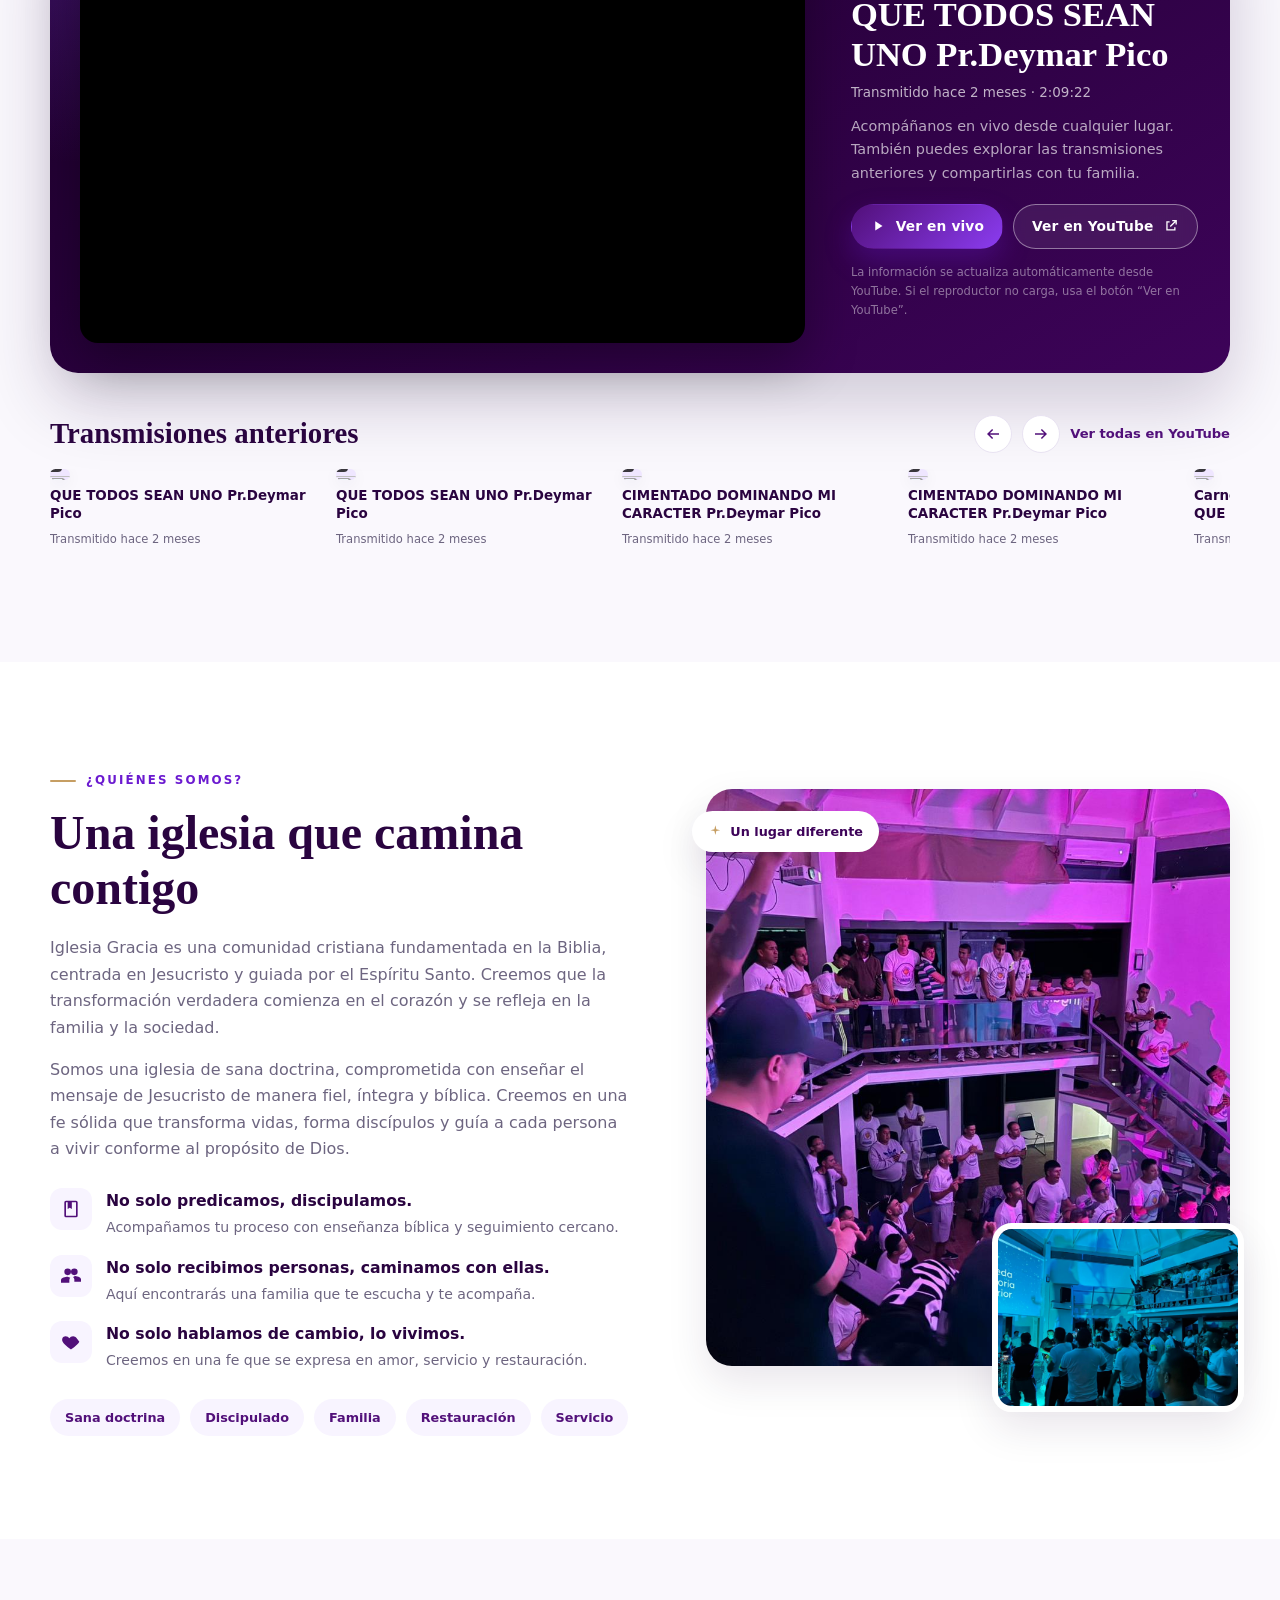
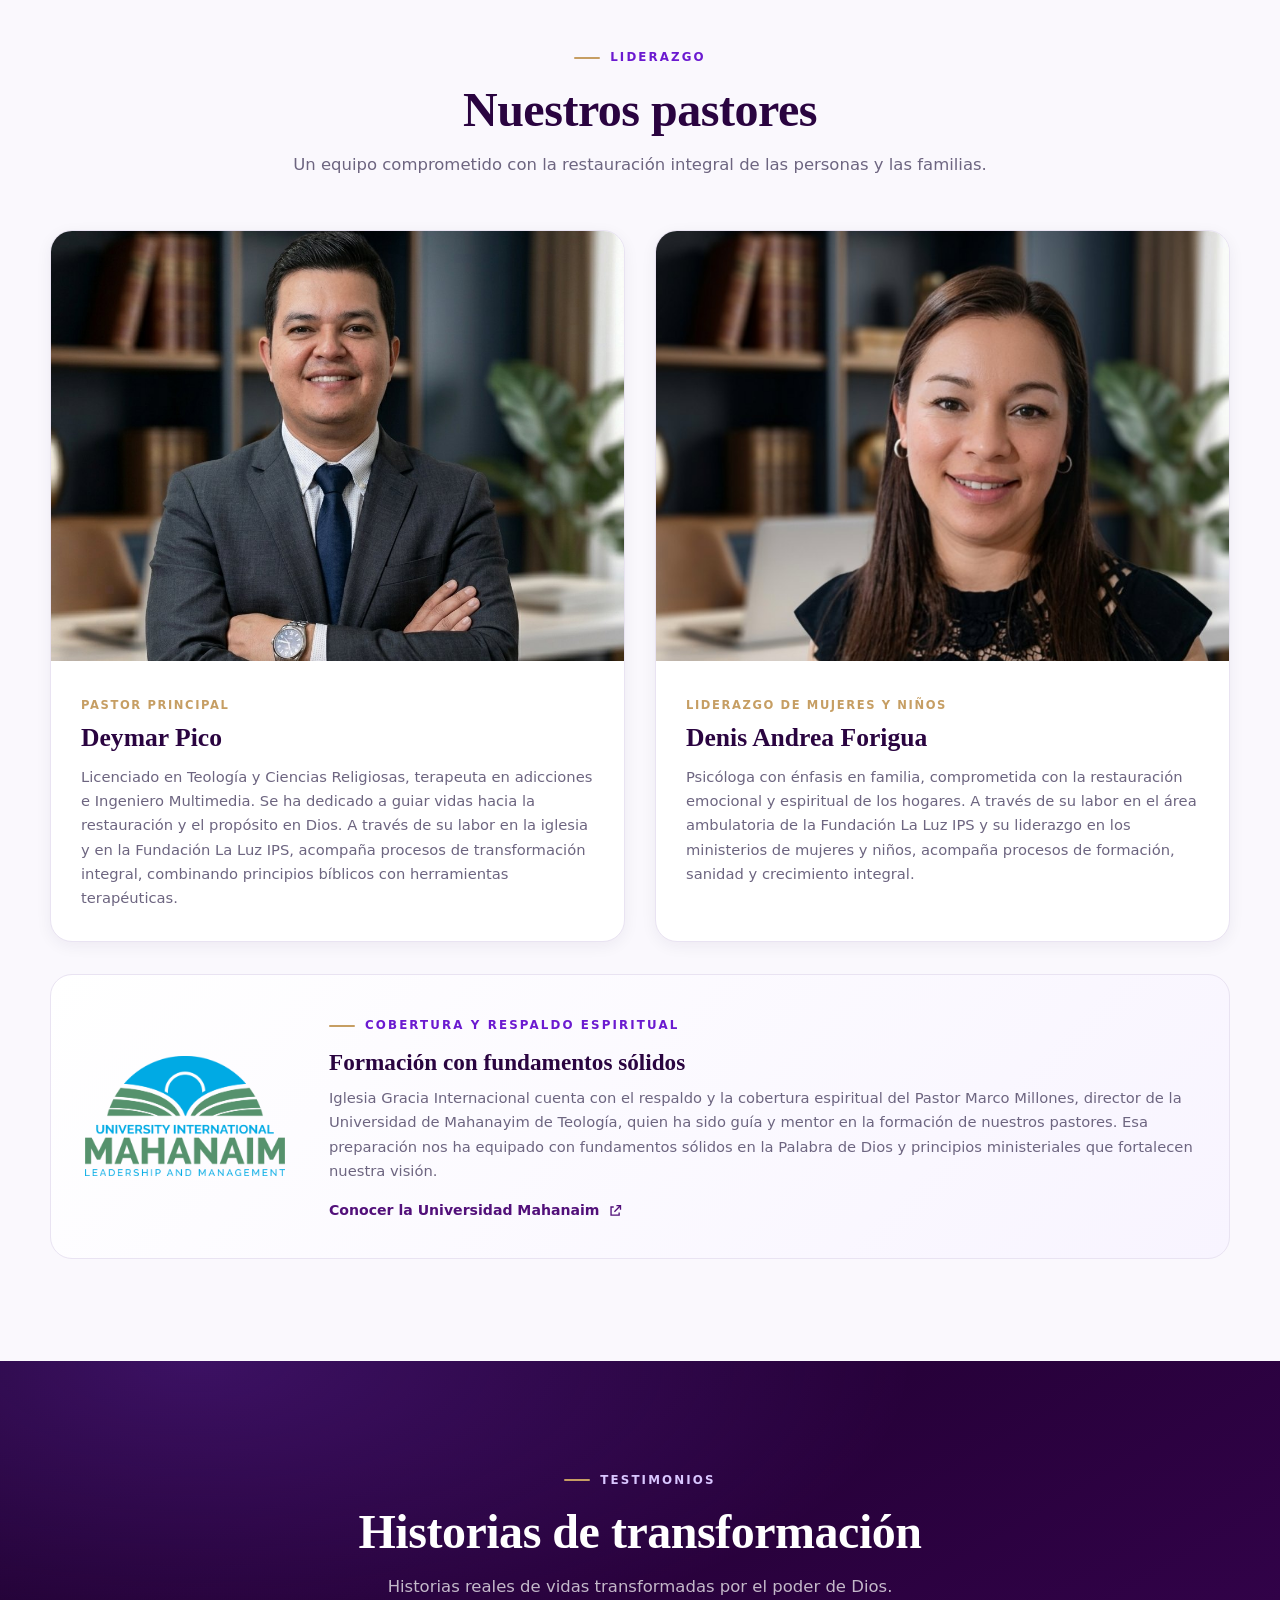
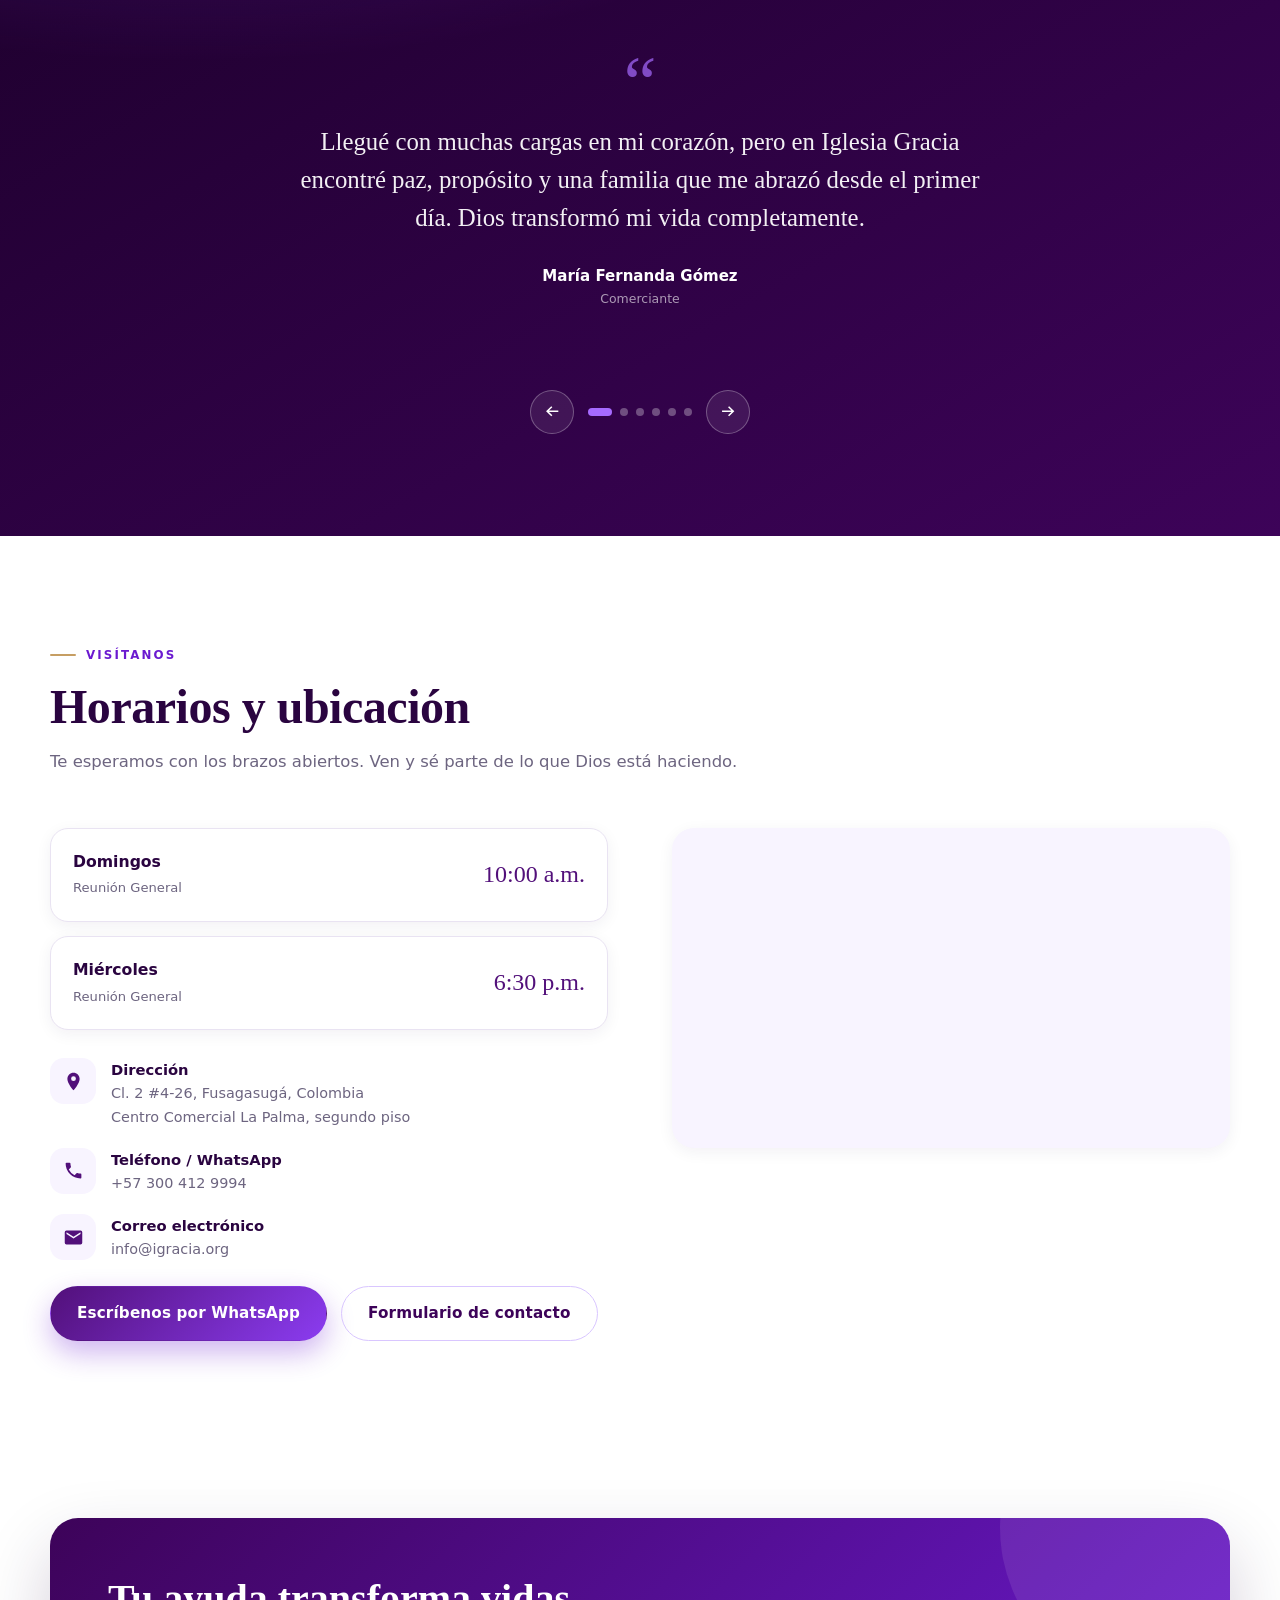
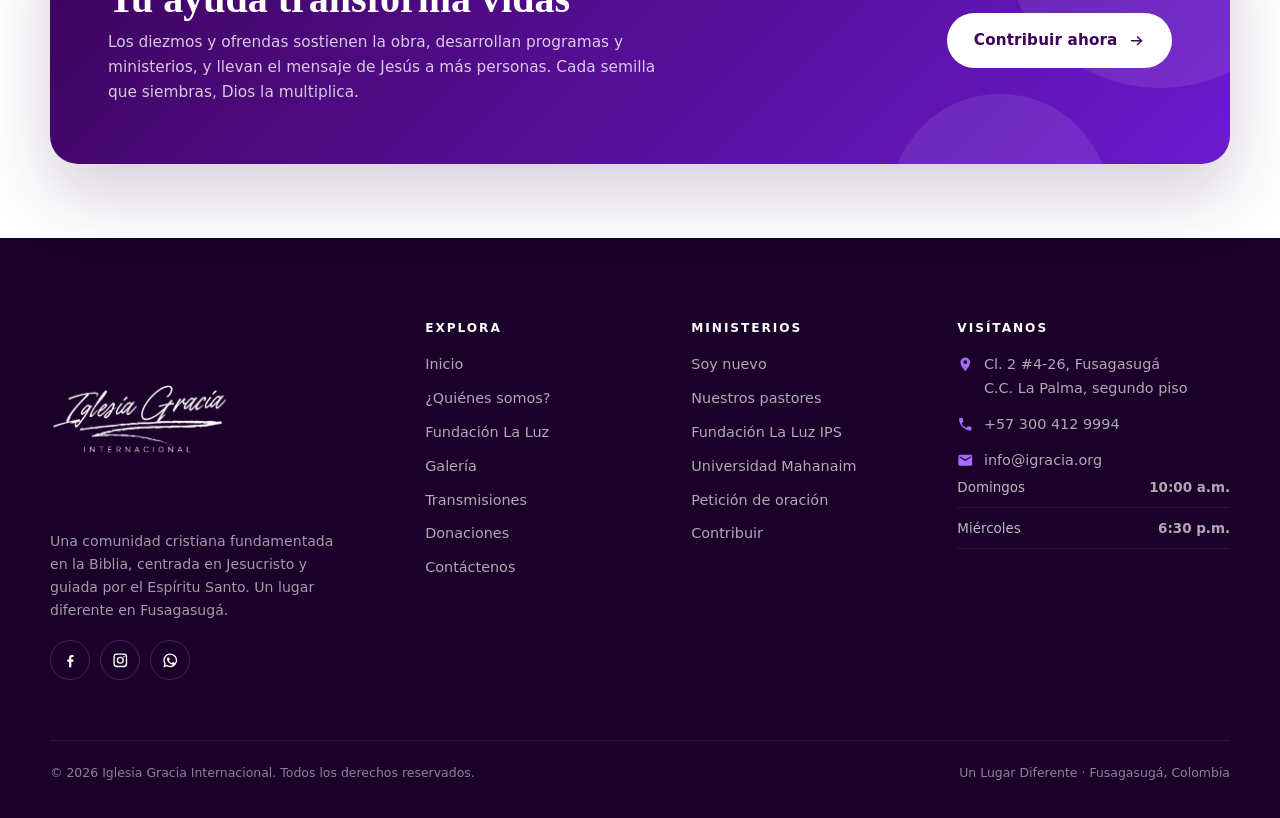
==== commit 1eb1e3b0: "Convertir banner principal en carrusel horizontal con parallax inverso y selector" ====
--- a/index.html
+++ b/index.html
@@ -186,6 +186,7 @@
             <span class="chip"><svg class="icon" aria-hidden="true"><use href="#i-clock"></use></svg> Miércoles 6:30 p.m.</span>
             <span class="chip"><svg class="icon" aria-hidden="true"><use href="#i-pin"></use></svg> Fusagasugá, Colombia</span>
           </div>
+          <div class="hero__dots" id="heroDots" aria-label="Seleccionar imagen del banner"></div>
         </div>
 
         <aside class="hero__aside reveal" data-delay="2" aria-label="Horarios de reuniones">
--- a/assets/css/styles.css
+++ b/assets/css/styles.css
@@ -537,22 +537,34 @@
   position: absolute;
   inset: 0;
   z-index: -2;
+  overflow: hidden;
   background: var(--violet-900) url("../img/comunidad-1.jpeg") center/cover no-repeat;
 }
 
+.hero__track {
+  display: flex;
+  height: 100%;
+  transition: transform 0.9s var(--ease);
+  will-change: transform;
+}
+
 .hero__slide {
+  position: relative;
+  flex: 0 0 100%;
+  height: 100%;
+  overflow: hidden;
+}
+
+.hero__image {
   position: absolute;
-  inset: 0;
+  top: 0;
+  left: -15%;
+  width: 130%;
+  height: 100%;
   background-size: cover;
   background-position: center;
-  opacity: 0;
-  transform: scale(1.06);
-  transition: opacity 1.1s var(--ease), transform 7s linear;
-}
-
-.hero__slide.is-active {
-  opacity: 1;
-  transform: scale(1);
+  transition: transform 1.1s var(--ease);
+  will-change: transform;
 }
 
 .hero::after {
@@ -626,6 +638,38 @@
   flex-wrap: wrap;
   gap: 10px;
   margin-top: 34px;
+}
+
+.hero__dots {
+  display: flex;
+  align-items: center;
+  gap: 8px;
+  margin-top: 26px;
+}
+
+.hero__dots:empty {
+  display: none;
+}
+
+.hero__dot {
+  width: 9px;
+  height: 9px;
+  padding: 0;
+  border: 0;
+  border-radius: 50%;
+  background: rgba(255, 255, 255, 0.35);
+  cursor: pointer;
+  transition: width 0.25s var(--ease), background-color 0.25s var(--ease);
+}
+
+.hero__dot:hover {
+  background: rgba(255, 255, 255, 0.68);
+}
+
+.hero__dot.is-active {
+  width: 28px;
+  border-radius: var(--pill);
+  background: #fff;
 }
 
 .chip {
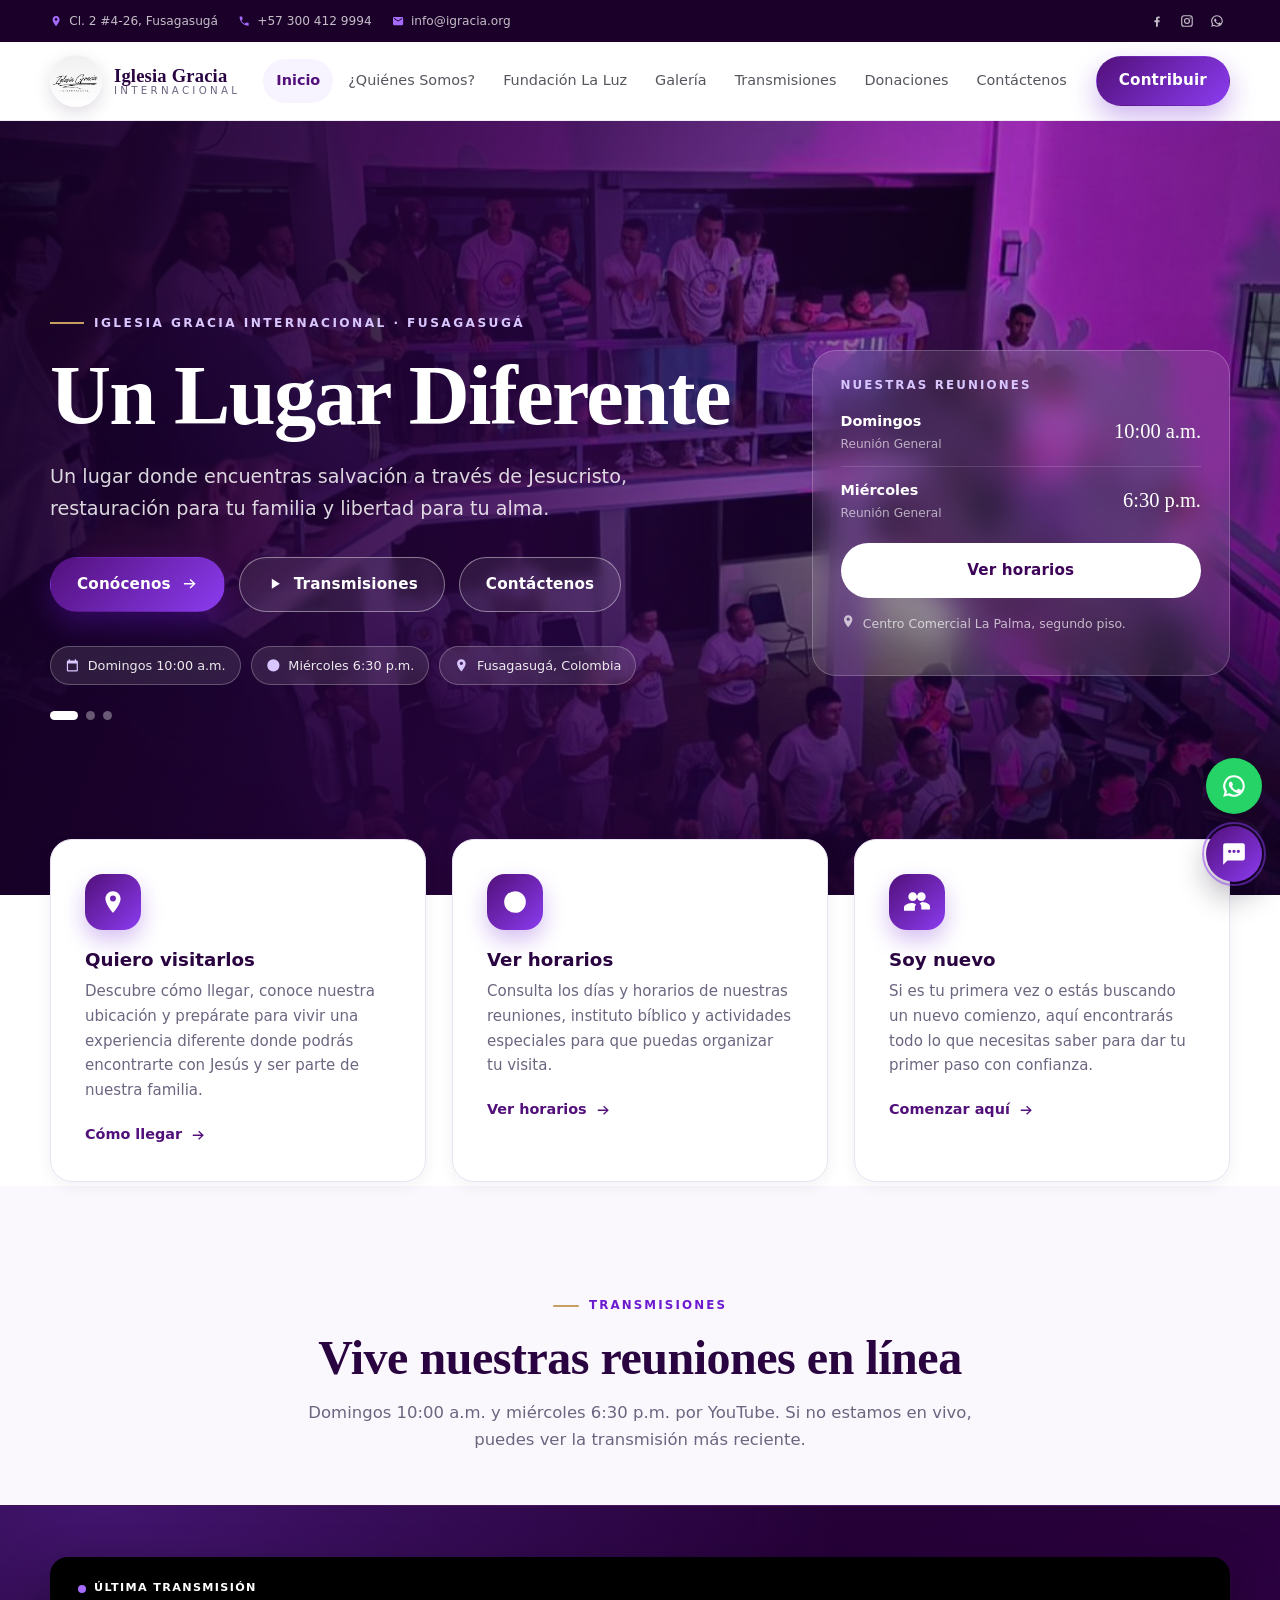
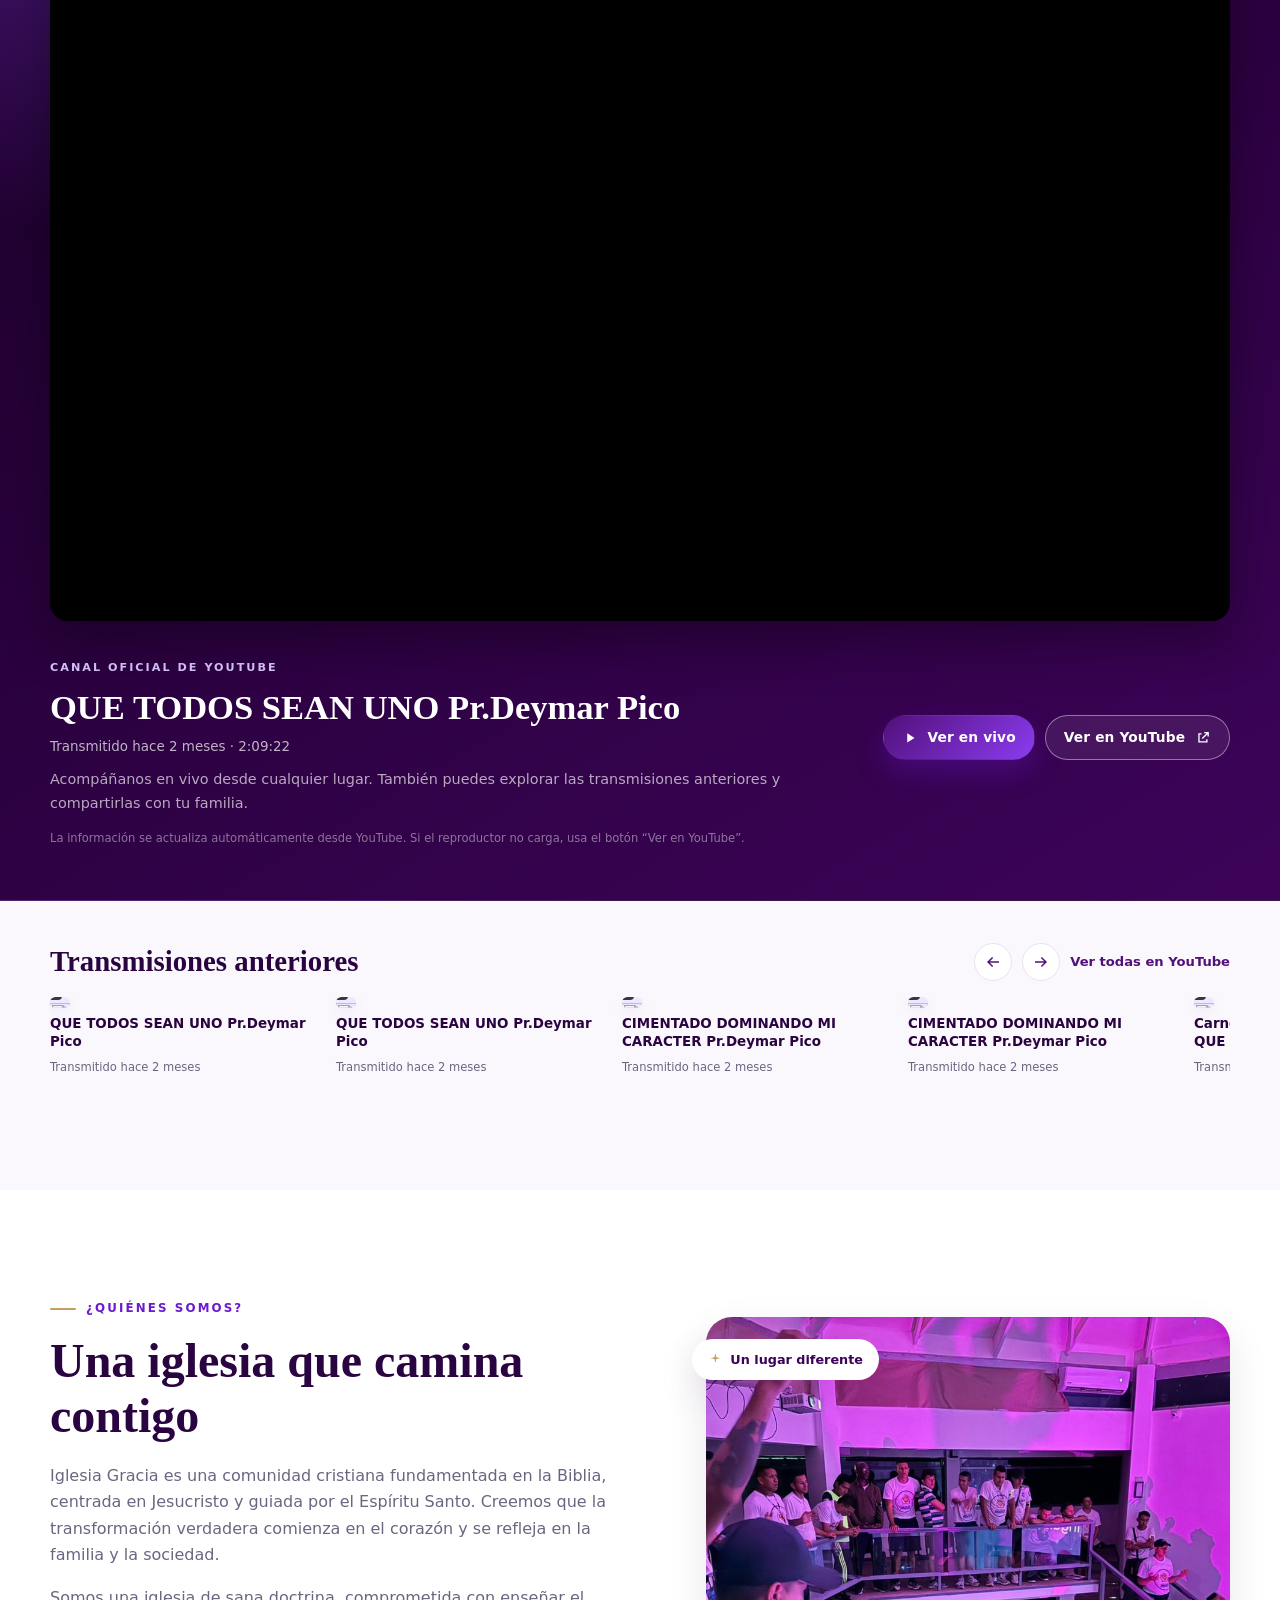
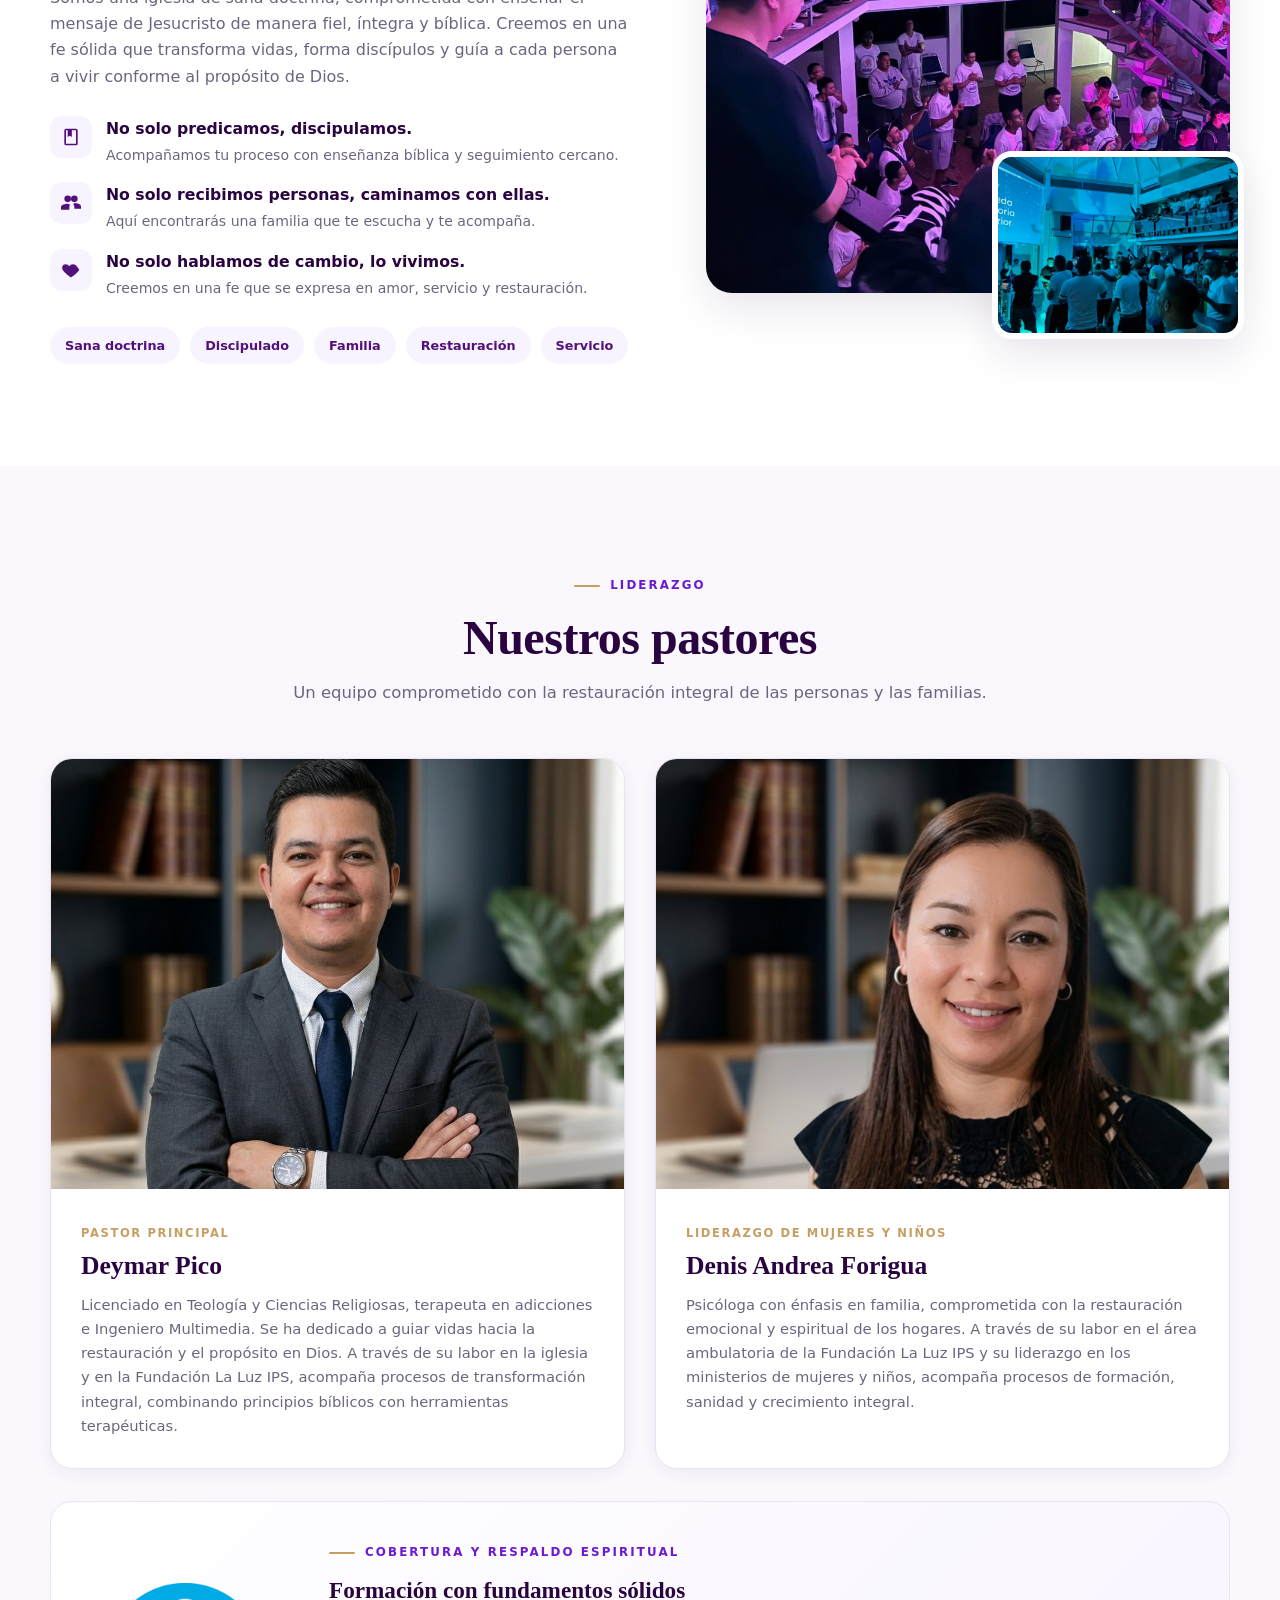
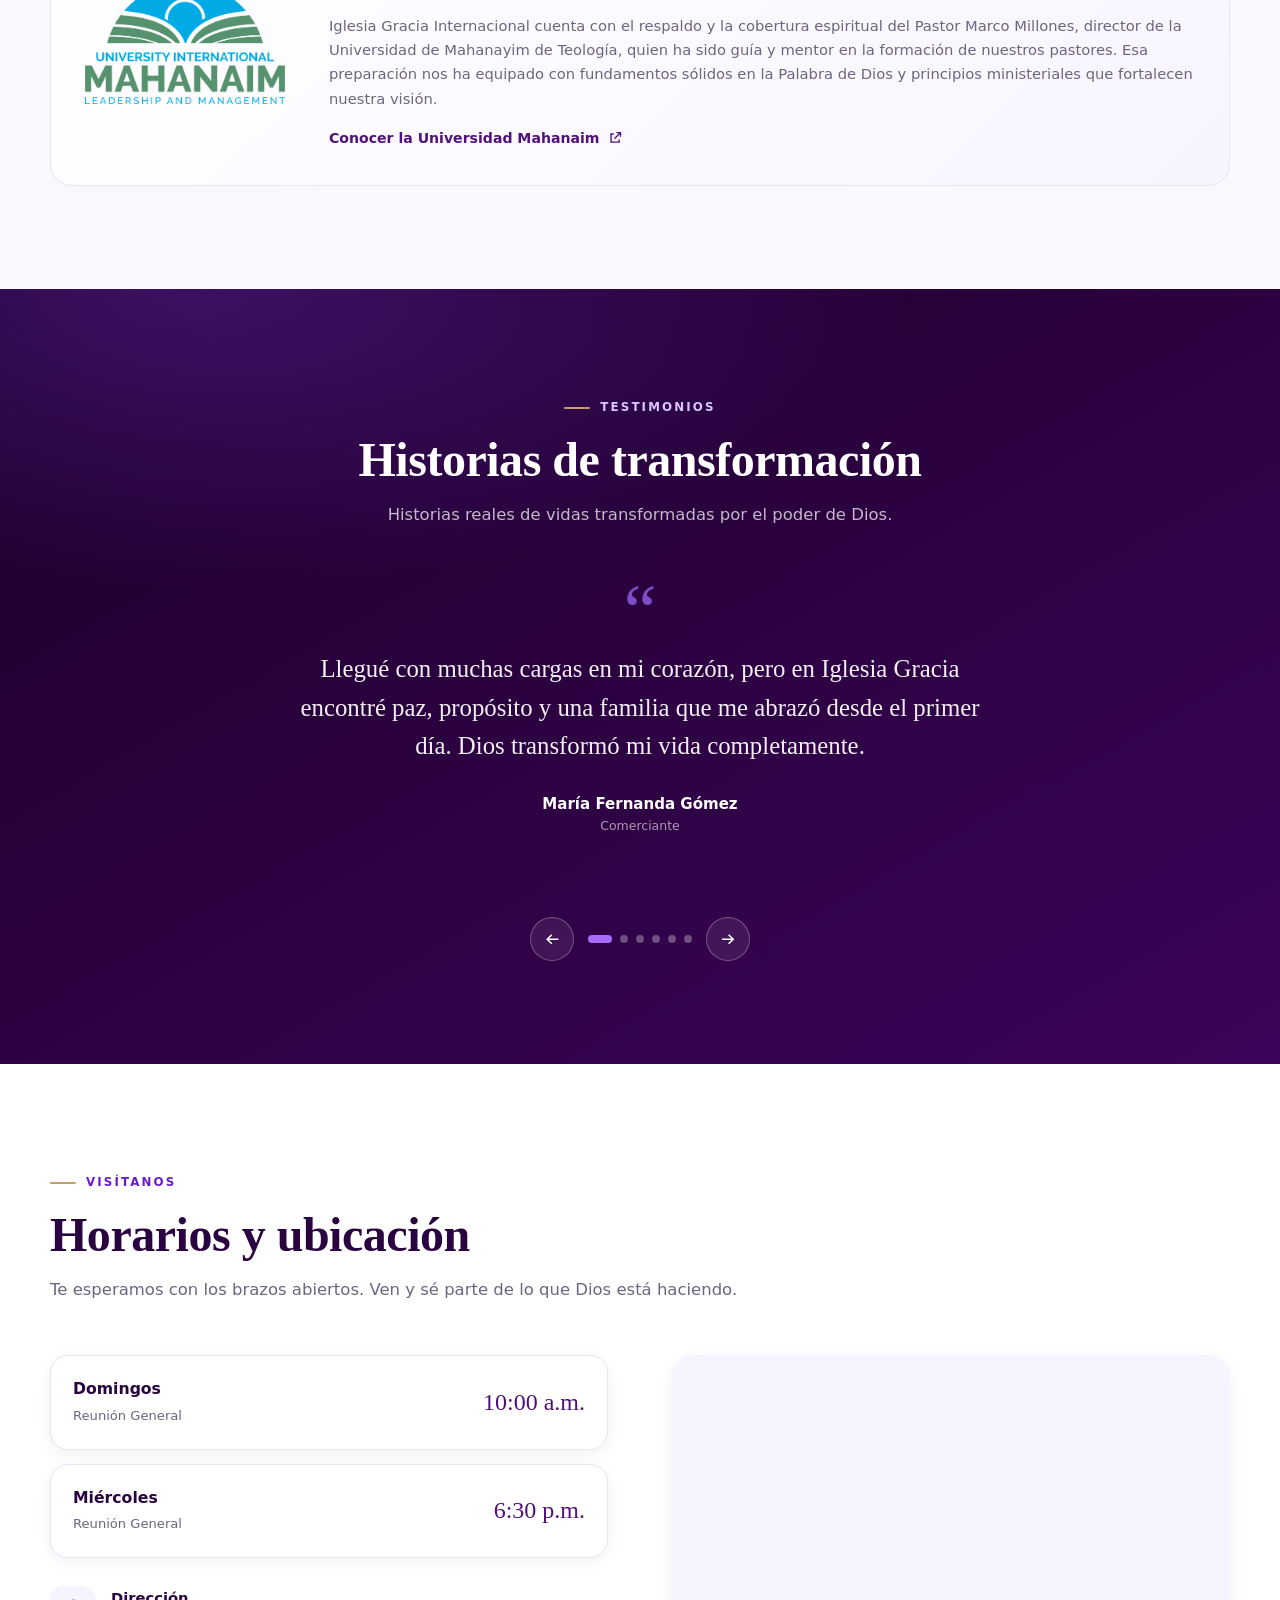
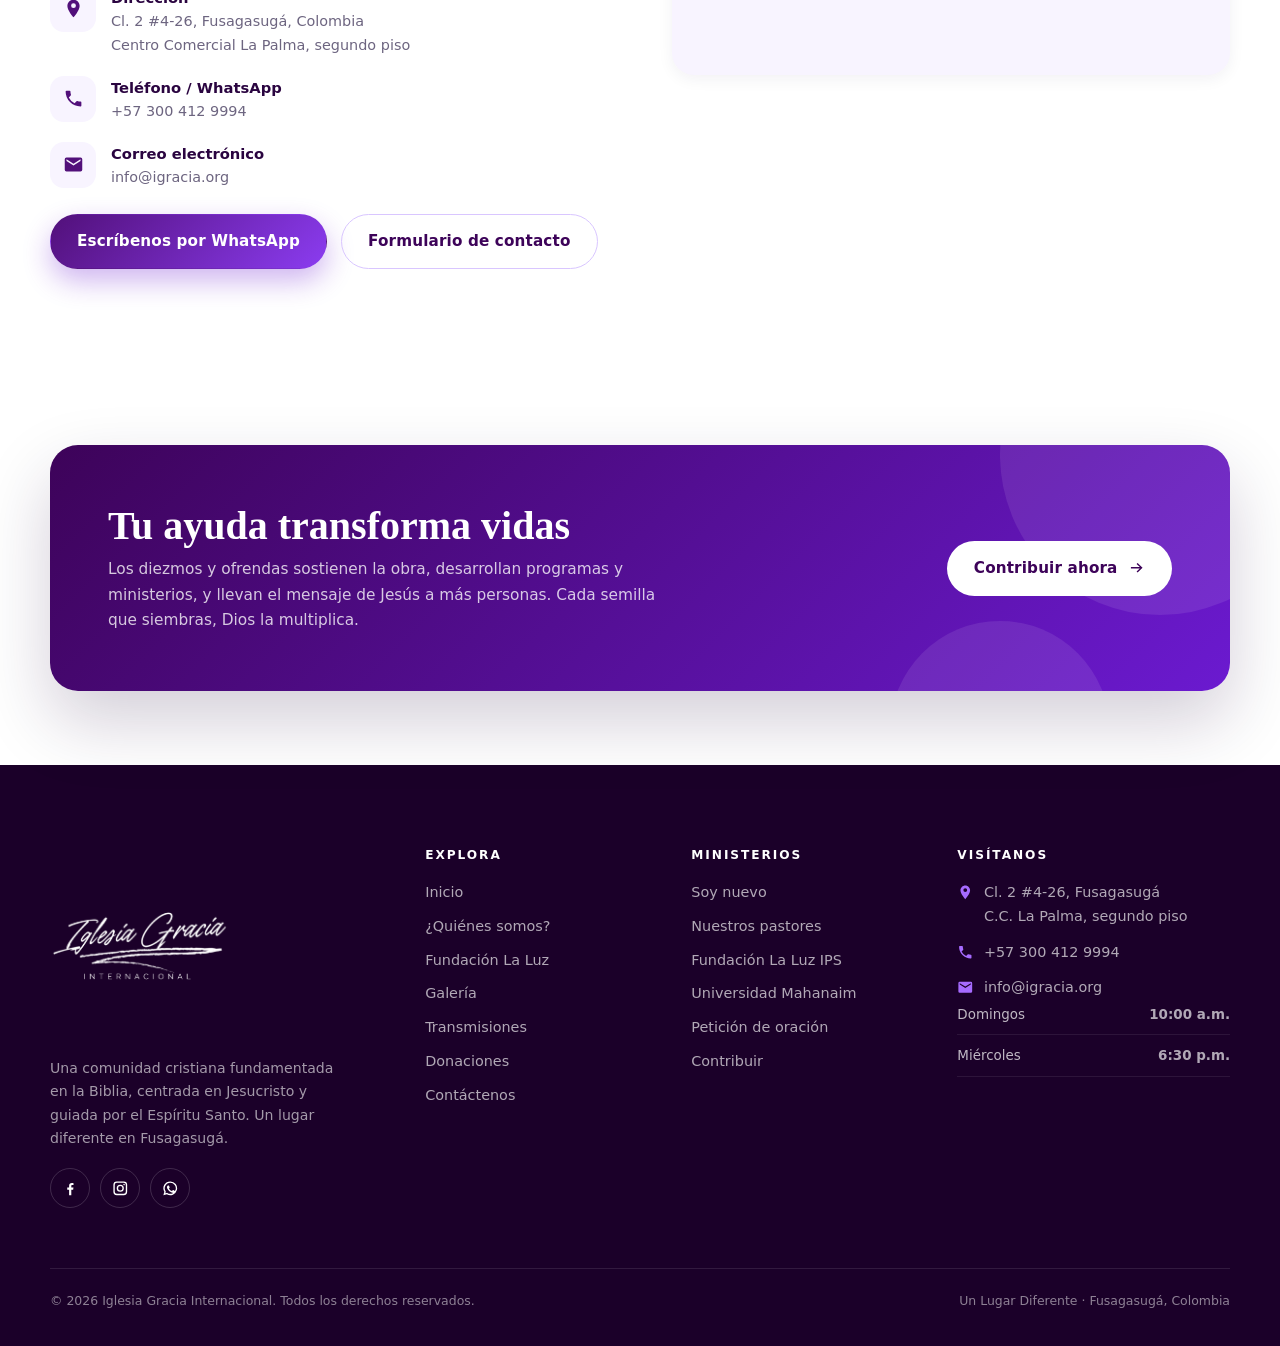
==== commit 8a5aef11: "Ampliar banner de transmisiones a todo el ancho y ubicar informacion bajo el video" ====
--- a/index.html
+++ b/index.html
@@ -244,8 +244,10 @@
           <h2>Vive nuestras reuniones en línea</h2>
           <p>Domingos 10:00 a.m. y miércoles 6:30 p.m. por YouTube. Si no estamos en vivo, puedes ver la transmisión más reciente.</p>
         </div>
-
-        <div class="live-banner reveal" id="liveBanner">
+      </div>
+
+      <div class="live-banner reveal" id="liveBanner">
+        <div class="container live-banner__inner">
           <div class="live-player">
             <span class="live-status" id="liveStatus" data-state="loading">
               <span class="live-status__dot" aria-hidden="true"></span>
@@ -282,7 +284,9 @@
             <noscript><p class="live-note">Activa JavaScript para ver el reproductor. También puedes visitar nuestro <a href="https://www.youtube.com/@iglesiagraciainternacional" target="_blank" rel="noopener">canal de YouTube</a>.</p></noscript>
           </div>
         </div>
-
+      </div>
+
+      <div class="container">
         <div class="live-history reveal">
           <div class="live-history__head">
             <h3>Transmisiones anteriores</h3>
--- a/assets/css/styles.css
+++ b/assets/css/styles.css
@@ -2430,24 +2430,25 @@
 
 /* ---------- 20c. Banner de transmisiones ---------- */
 .live-banner {
-  display: grid;
-  grid-template-columns: minmax(0, 1.35fr) minmax(0, 0.65fr);
-  align-items: center;
-  gap: clamp(24px, 4vw, 46px);
-  padding: clamp(18px, 2.5vw, 30px);
-  border-radius: 28px;
+  padding: clamp(28px, 4vw, 56px) 0;
   background: radial-gradient(
-      900px 420px at 8% 0%,
+      1200px 520px at 8% 0%,
       rgba(139, 60, 240, 0.34),
       transparent 62%
     ),
     linear-gradient(150deg, var(--violet-950), var(--violet-800));
   color: #fff;
-  box-shadow: var(--shadow-lg);
+  border-block: 1px solid rgba(255, 255, 255, 0.08);
+}
+
+.live-banner__inner {
+  display: grid;
+  gap: clamp(24px, 3vw, 40px);
 }
 
 .live-player {
   position: relative;
+  width: 100%;
   aspect-ratio: 16 / 9;
   overflow: hidden;
   border-radius: 18px;
@@ -2572,6 +2573,50 @@
 .live-status[data-state="offline"] .live-status__dot {
   background: var(--violet-400);
   animation: none;
+}
+
+.live-info {
+  display: grid;
+  grid-template-columns: minmax(0, 1fr) auto;
+  grid-template-areas:
+    "eyebrow actions"
+    "title actions"
+    "meta actions"
+    "desc actions"
+    "note note";
+  column-gap: clamp(24px, 4vw, 56px);
+  align-items: start;
+}
+
+.live-info > .live-banner__eyebrow {
+  grid-area: eyebrow;
+}
+
+.live-info > h3 {
+  grid-area: title;
+}
+
+.live-info > .live-banner__meta {
+  grid-area: meta;
+}
+
+.live-info > .live-banner__desc {
+  grid-area: desc;
+}
+
+.live-info > .live-actions {
+  grid-area: actions;
+  align-self: center;
+  justify-content: flex-end;
+  margin-top: 0;
+}
+
+.live-info > .live-note {
+  grid-area: note;
+}
+
+.live-info > noscript {
+  grid-column: 1 / -1;
 }
 
 .live-info h3 {
@@ -2958,8 +3003,21 @@
     grid-template-columns: 1fr;
   }
 
-  .live-banner {
+  .live-info {
     grid-template-columns: 1fr;
+    grid-template-areas:
+      "eyebrow"
+      "title"
+      "meta"
+      "desc"
+      "actions"
+      "note";
+  }
+
+  .live-info > .live-actions {
+    align-self: start;
+    justify-content: flex-start;
+    margin-top: 8px;
   }
 
   .pillars {
